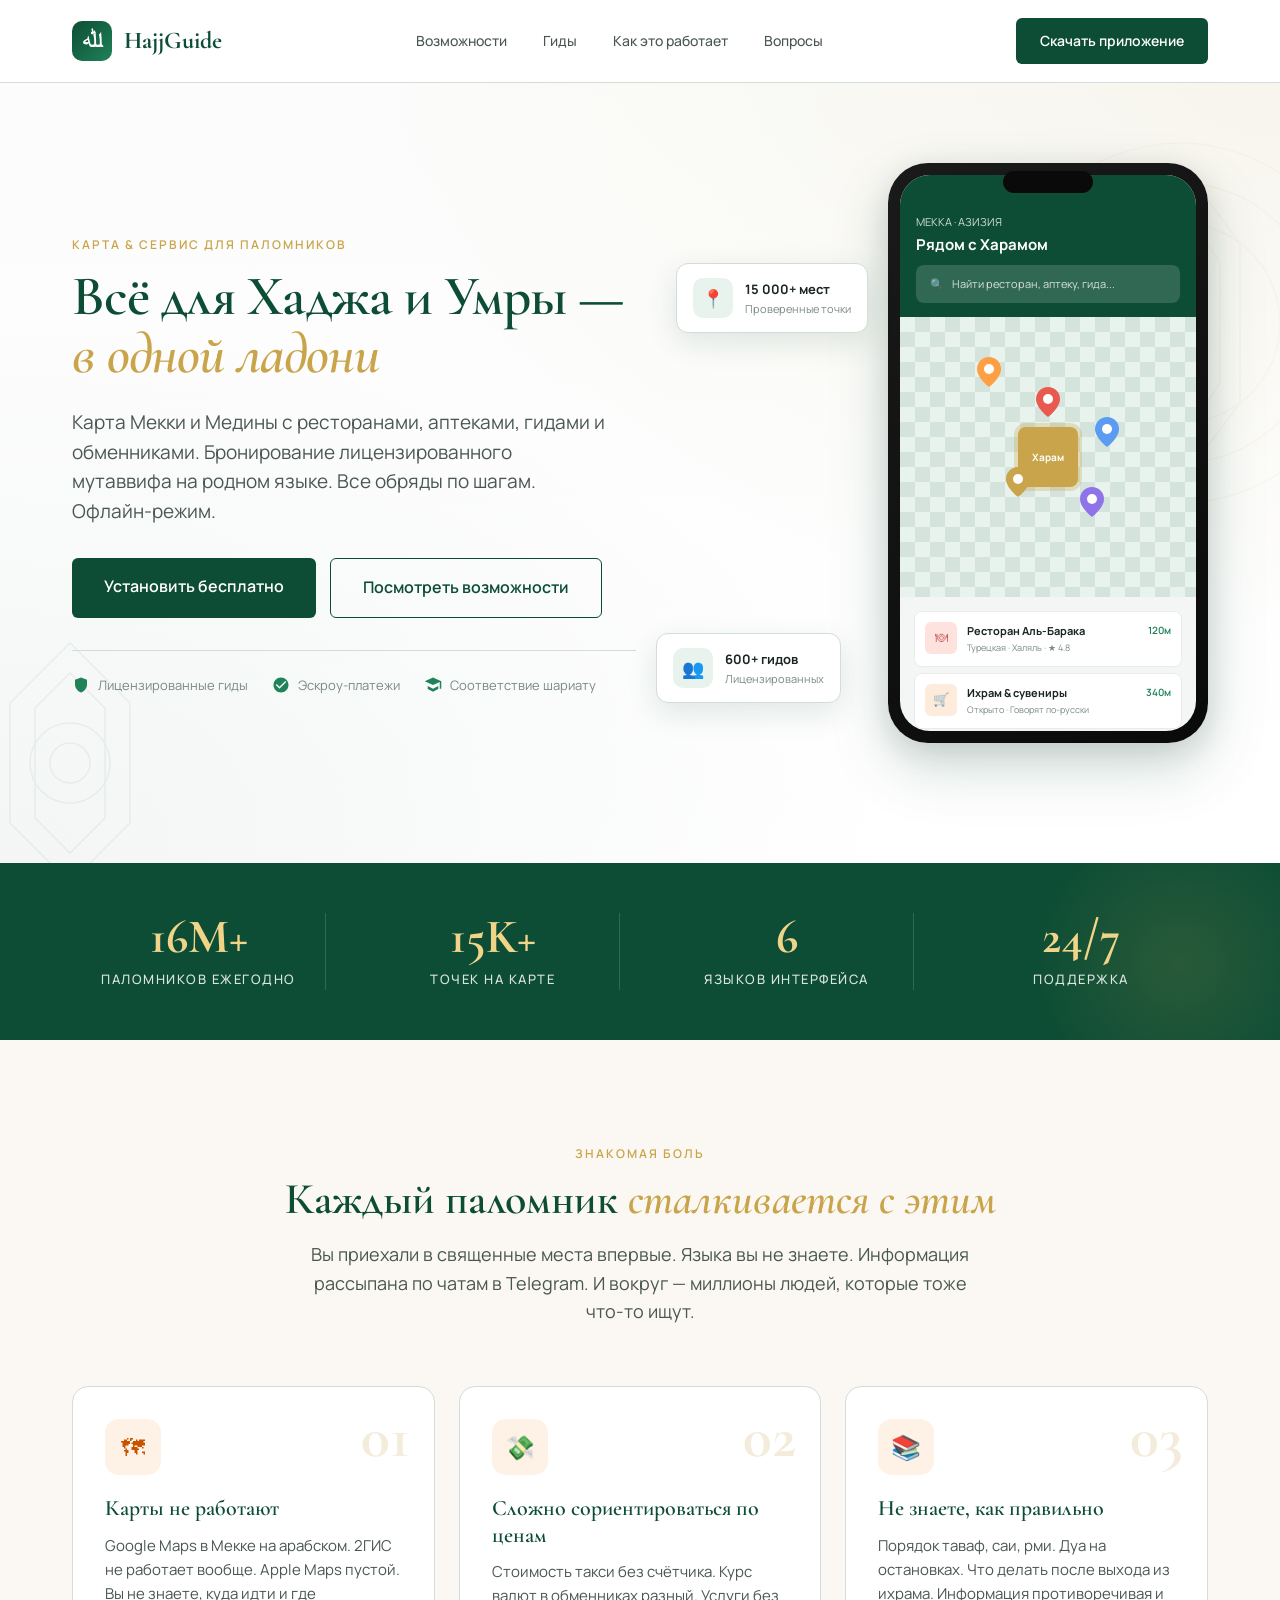
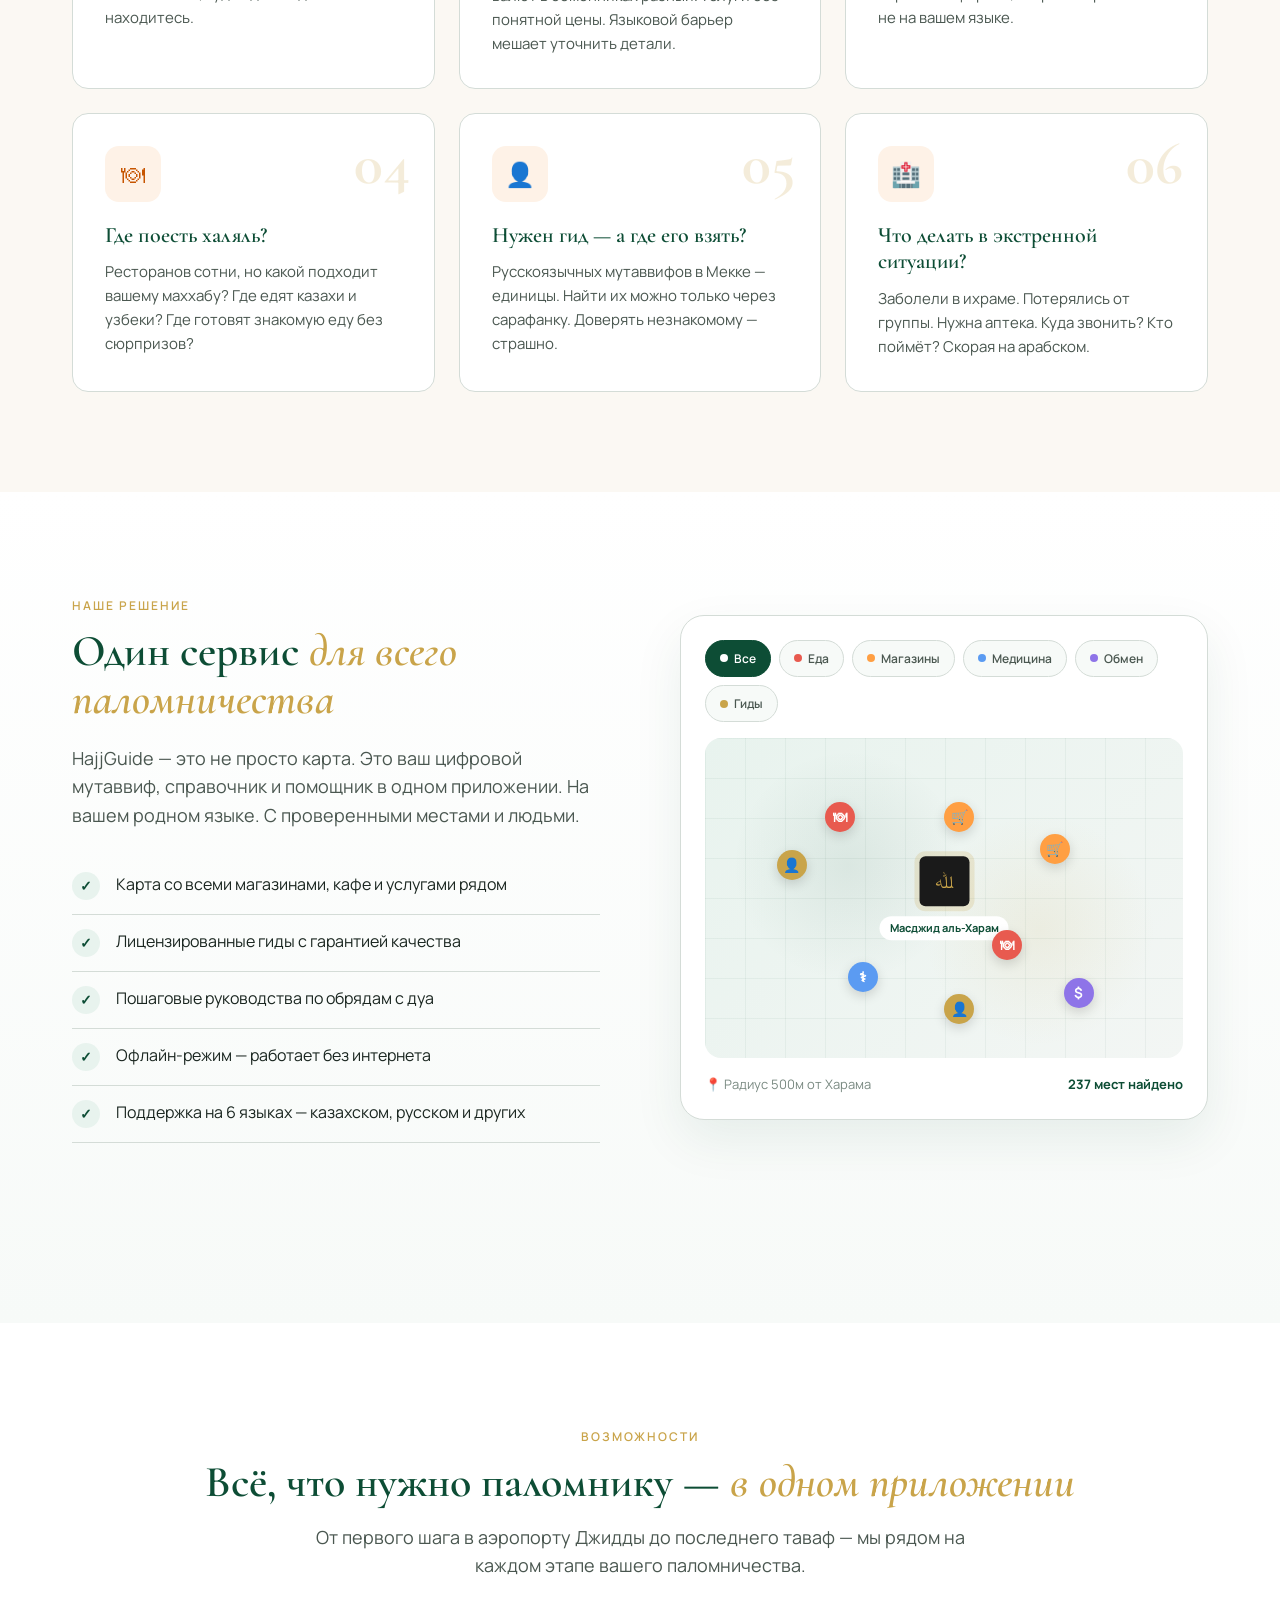
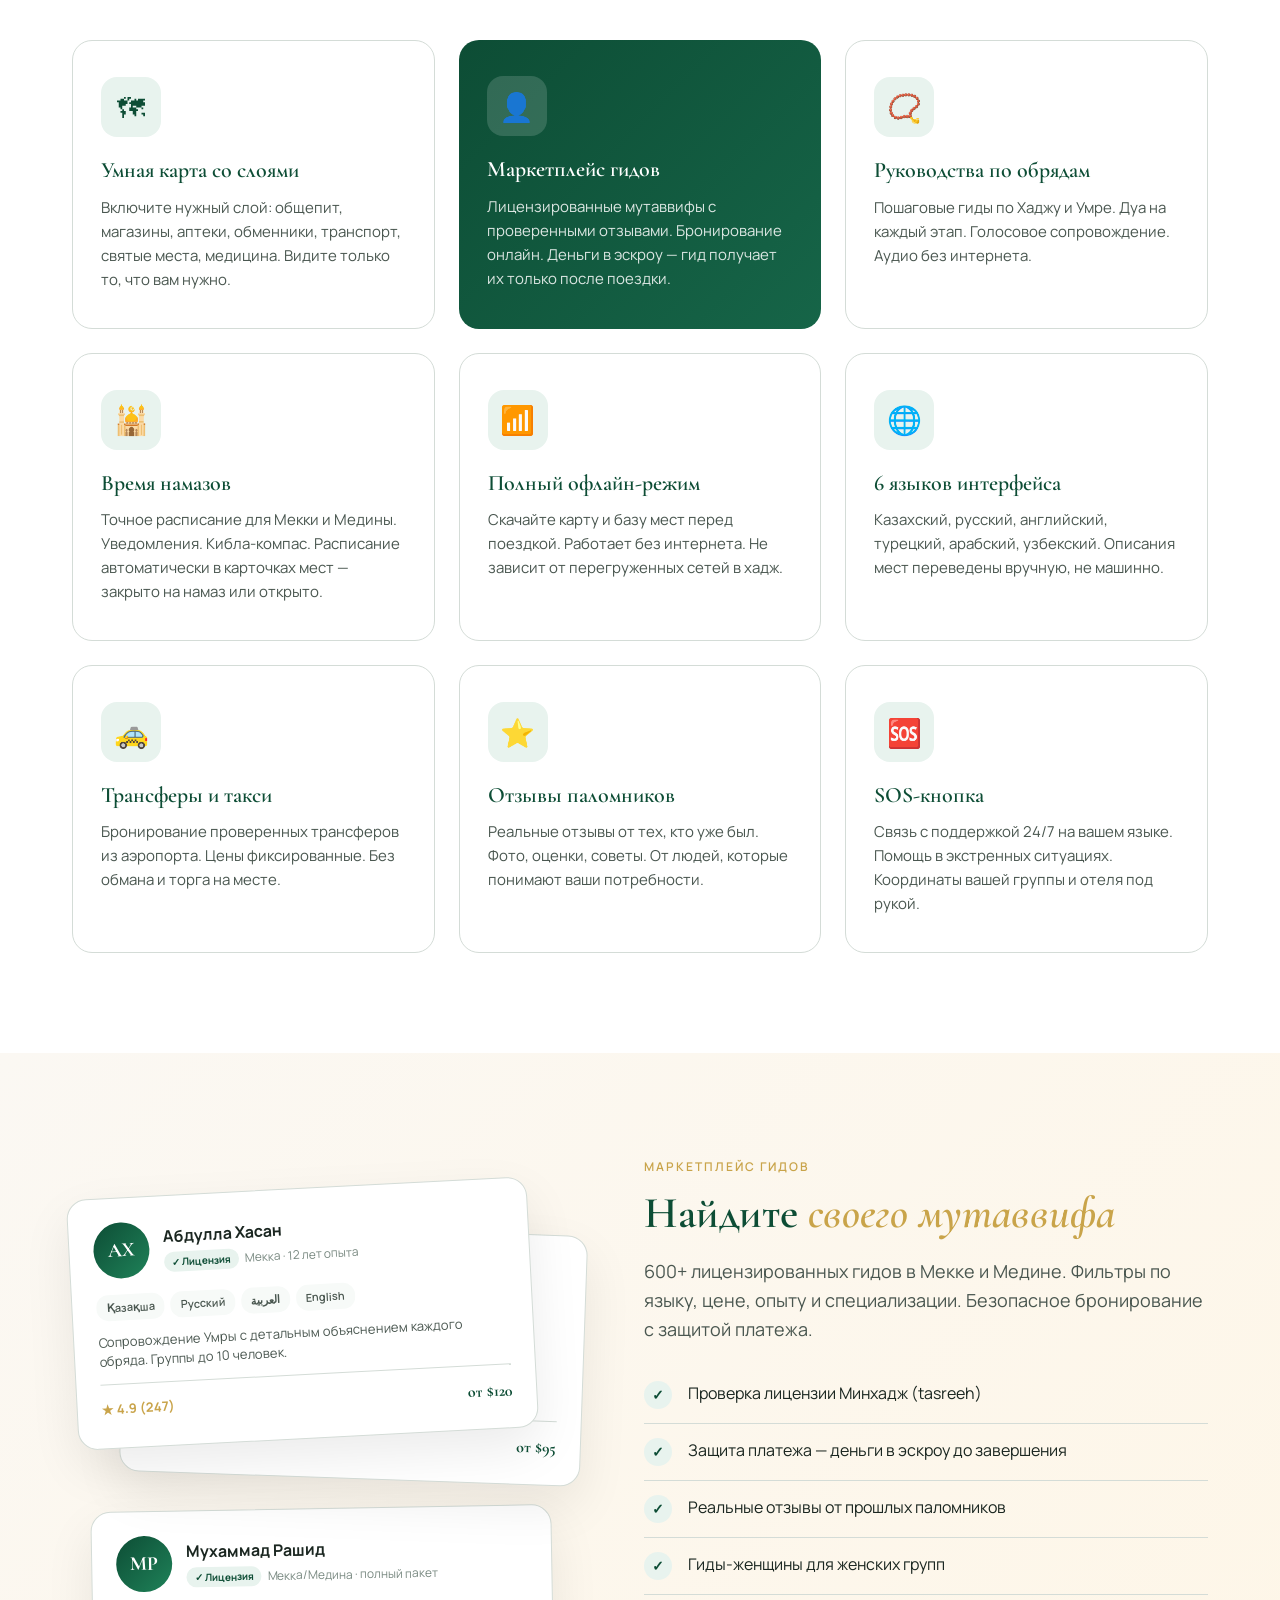
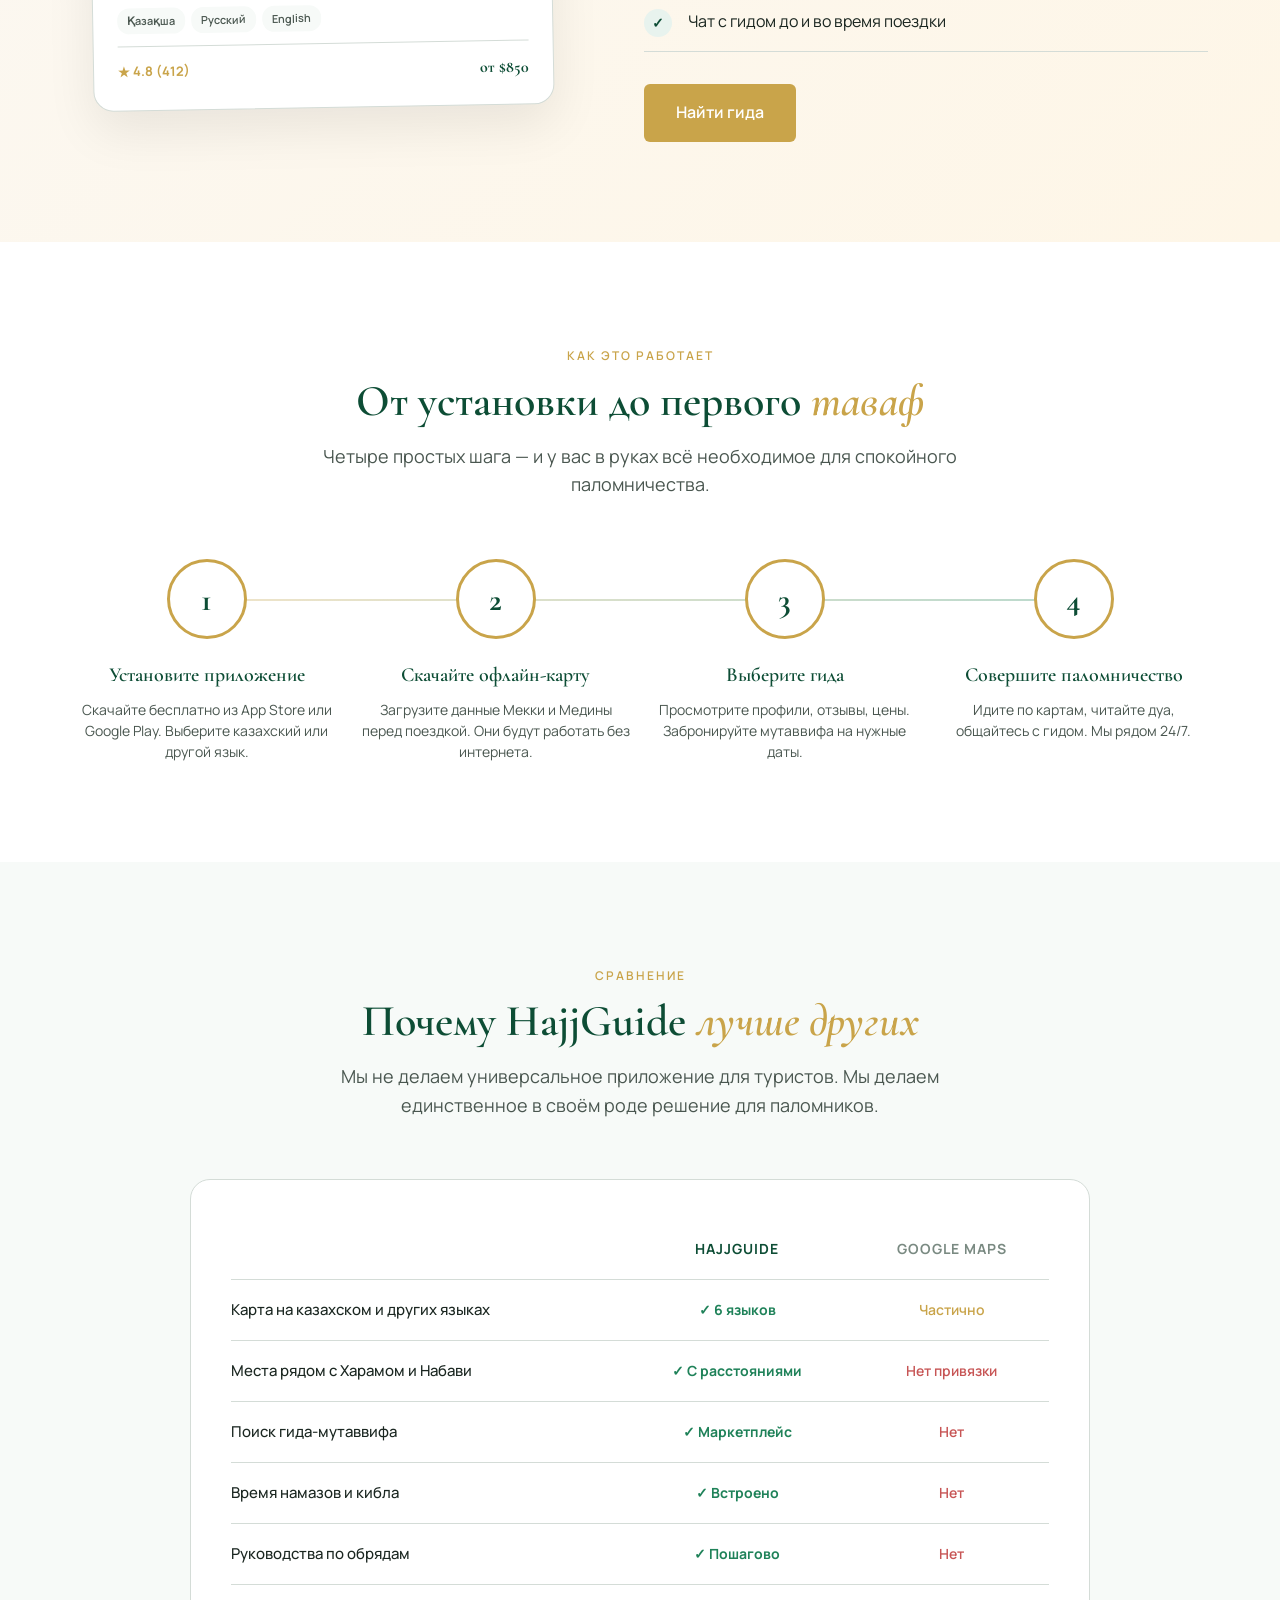
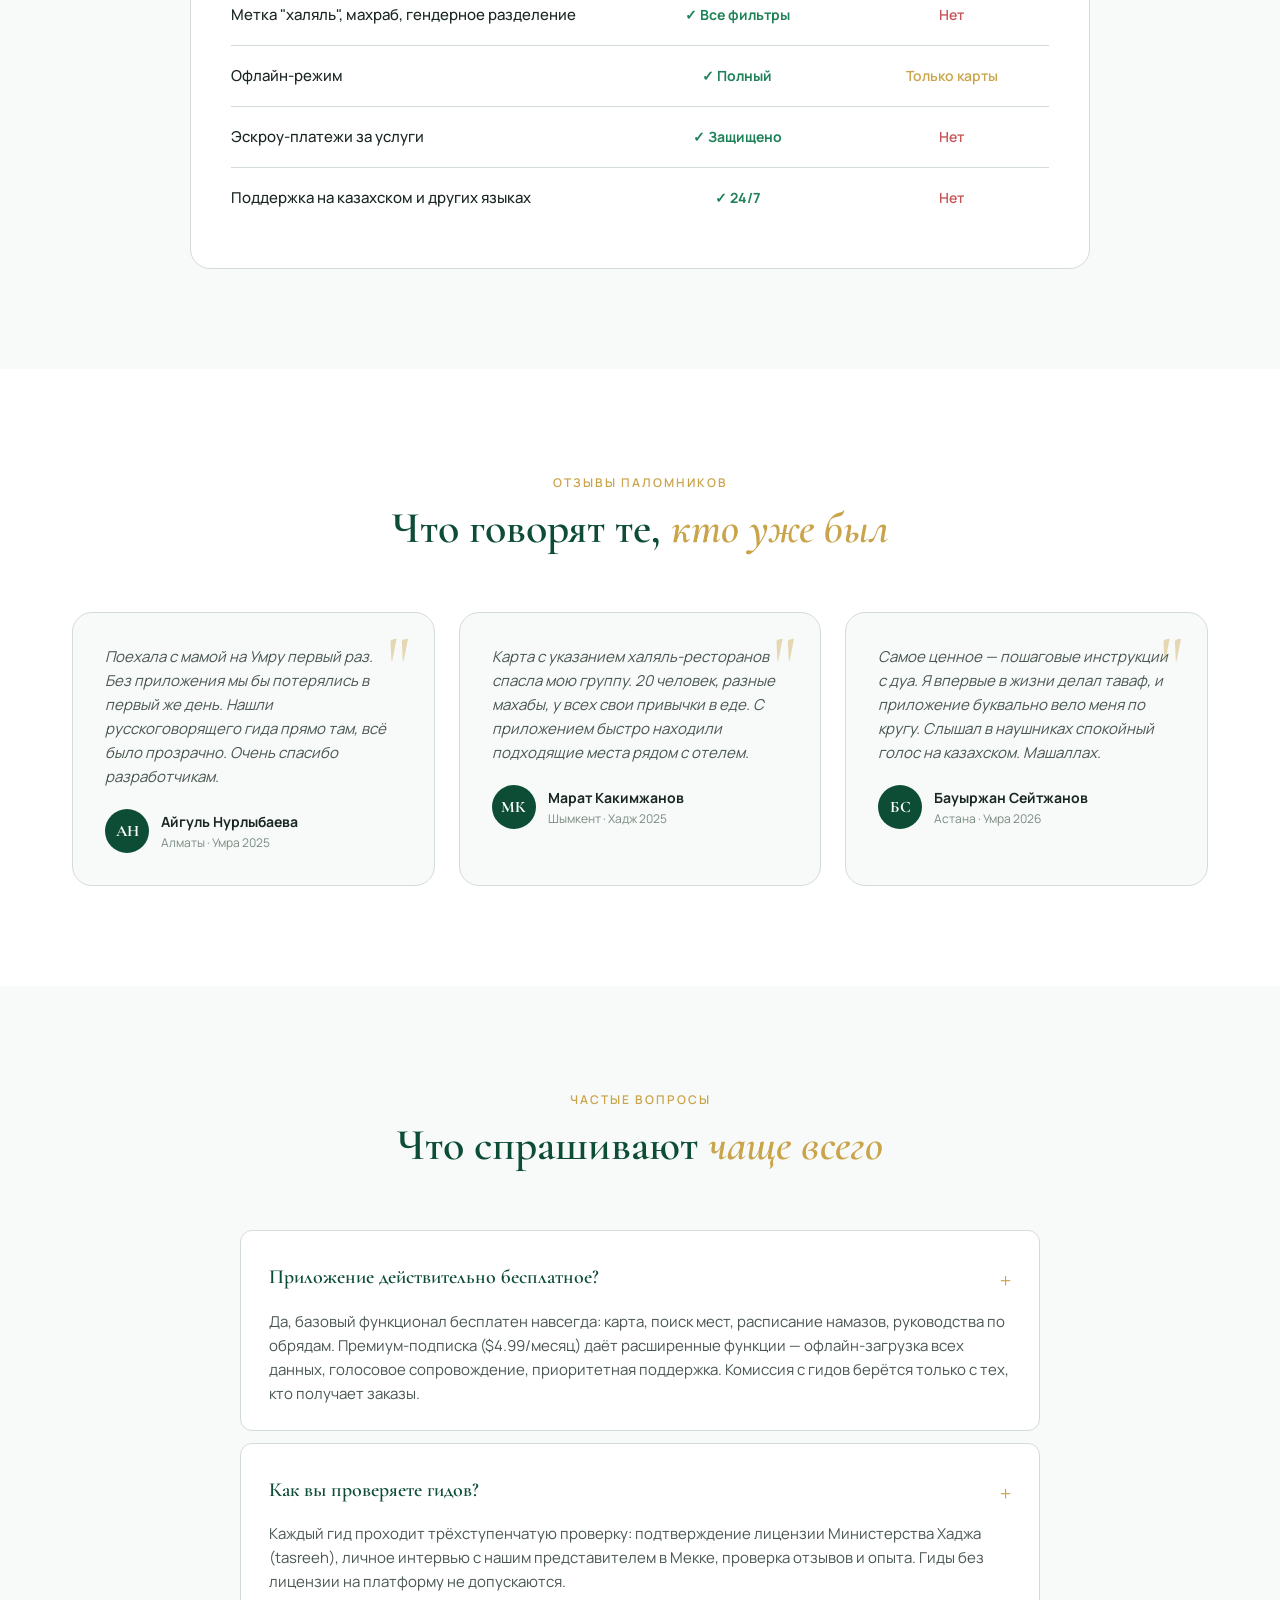
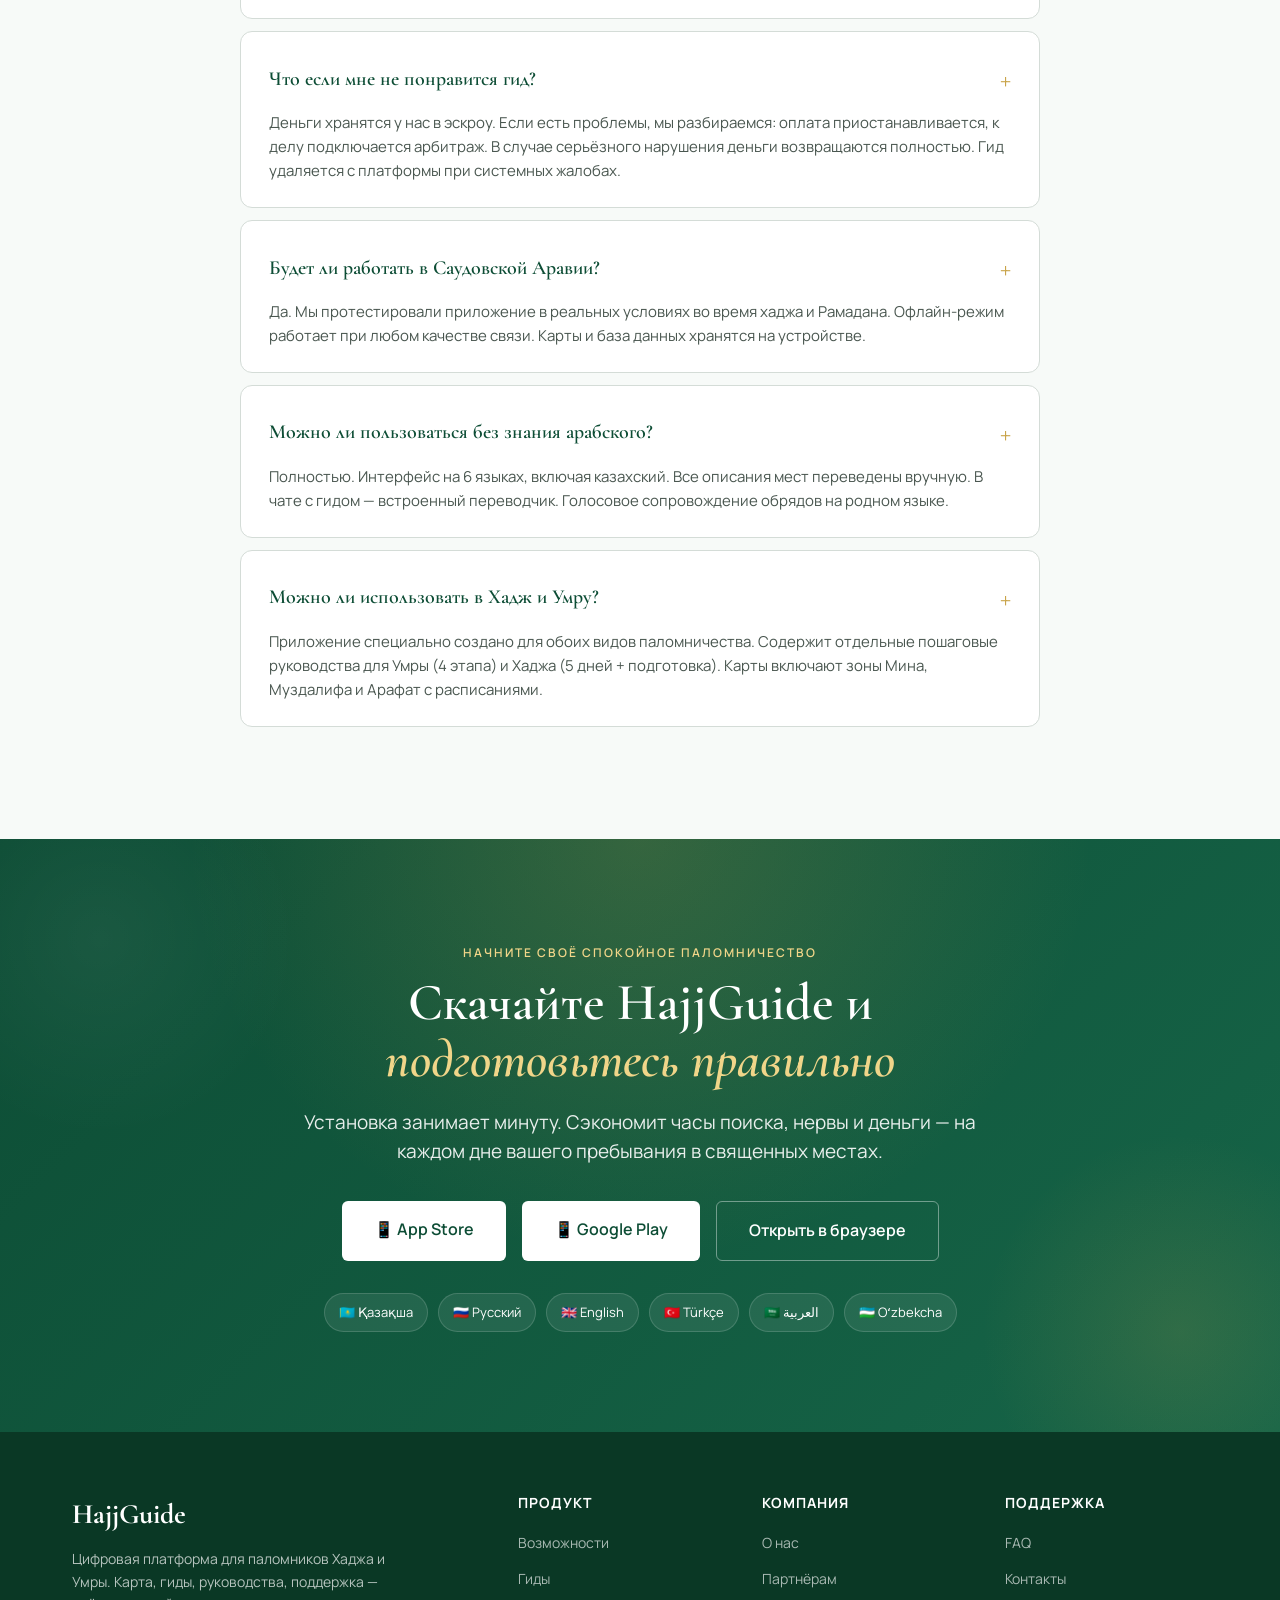
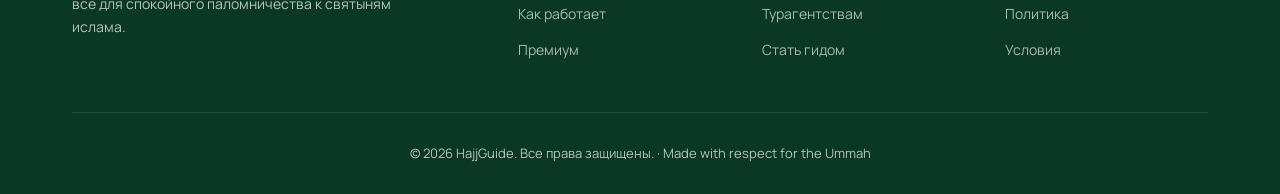
==== index.html @ 96785f35 "Add files via upload" ====
<!DOCTYPE html>
<html lang="ru">
<head>
<meta charset="UTF-8">
<meta name="viewport" content="width=device-width, initial-scale=1.0">
<title>HajjGuide — Карта и сервис для паломников Мекки и Медины</title>
<link href="https://fonts.googleapis.com/css2?family=Cormorant+Garamond:wght@500;600;700&family=Manrope:wght@300;400;500;600;700;800&display=swap" rel="stylesheet">
<style>
  * { box-sizing: border-box; margin: 0; padding: 0; }
  :root {
    --green-deep: #0d4d35;
    --green-mid: #166548;
    --green-light: #1f8259;
    --green-bg: #e8f3ee;
    --gold: #c9a44a;
    --gold-light: #f0d589;
    --gold-bg: #fef6e7;
    --ink: #1a2620;
    --ink-soft: #4a5750;
    --ink-mute: #7a8a82;
    --line: #d4dcd7;
    --bg-soft: #f7faf8;
    --white: #ffffff;
  }
  html { scroll-behavior: smooth; }
  body {
    font-family: 'Manrope', sans-serif;
    color: var(--ink);
    background: var(--white);
    line-height: 1.6;
    font-size: 16px;
  }
  .container { max-width: 1200px; margin: 0 auto; padding: 0 32px; }
  .display { font-family: 'Cormorant Garamond', serif; font-weight: 600; letter-spacing: -0.5px; }
  .label-tag {
    display: inline-block;
    font-size: 12px;
    text-transform: uppercase;
    letter-spacing: 2px;
    font-weight: 600;
    color: var(--gold);
    margin-bottom: 12px;
  }

  /* ============ NAV ============ */
  nav {
    position: sticky;
    top: 0;
    z-index: 100;
    background: rgba(255,255,255,0.95);
    backdrop-filter: blur(12px);
    border-bottom: 1px solid var(--line);
  }
  .nav-inner {
    max-width: 1200px;
    margin: 0 auto;
    padding: 18px 32px;
    display: flex;
    justify-content: space-between;
    align-items: center;
  }
  .logo {
    display: flex;
    align-items: center;
    gap: 12px;
    font-family: 'Cormorant Garamond', serif;
    font-size: 24px;
    font-weight: 700;
    color: var(--green-deep);
  }
  .logo-mark {
    width: 40px;
    height: 40px;
    background: linear-gradient(135deg, var(--green-deep), var(--green-light));
    border-radius: 10px;
    display: flex;
    align-items: center;
    justify-content: center;
    color: white;
    font-size: 20px;
    font-weight: 700;
  }
  .nav-links {
    display: flex;
    gap: 36px;
    list-style: none;
  }
  .nav-links a {
    color: var(--ink-soft);
    text-decoration: none;
    font-size: 14px;
    font-weight: 500;
    transition: color 0.2s;
  }
  .nav-links a:hover { color: var(--green-deep); }
  .btn {
    display: inline-block;
    padding: 12px 24px;
    border-radius: 6px;
    font-weight: 600;
    text-decoration: none;
    transition: all 0.2s;
    font-size: 14px;
    cursor: pointer;
    border: none;
  }
  .btn-primary {
    background: var(--green-deep);
    color: white;
  }
  .btn-primary:hover { background: var(--green-light); transform: translateY(-1px); }
  .btn-gold {
    background: var(--gold);
    color: white;
  }
  .btn-gold:hover { background: #b08f3a; }
  .btn-outline {
    background: transparent;
    color: var(--green-deep);
    border: 1.5px solid var(--green-deep);
  }
  .btn-outline:hover { background: var(--green-deep); color: white; }

  /* ============ HERO ============ */
  .hero {
    position: relative;
    padding: 80px 0 100px;
    background:
      radial-gradient(ellipse at top right, rgba(201,164,74,0.08) 0%, transparent 50%),
      radial-gradient(ellipse at bottom left, rgba(13,77,53,0.05) 0%, transparent 50%),
      linear-gradient(180deg, #fbfcfb 0%, #ffffff 100%);
    overflow: hidden;
  }
  .hero-ornament {
    position: absolute;
    opacity: 0.06;
    pointer-events: none;
  }
  .hero-ornament-1 {
    top: 40px;
    right: -100px;
    width: 400px;
    height: 400px;
  }
  .hero-ornament-2 {
    bottom: -50px;
    left: -80px;
    width: 300px;
    height: 300px;
  }
  .hero-inner {
    display: grid;
    grid-template-columns: 1.1fr 1fr;
    gap: 60px;
    align-items: center;
    position: relative;
    z-index: 2;
  }
  .hero h1 {
    font-family: 'Cormorant Garamond', serif;
    font-size: 56px;
    line-height: 1.05;
    font-weight: 600;
    color: var(--green-deep);
    margin-bottom: 24px;
    letter-spacing: -1px;
  }
  .hero h1 .accent {
    color: var(--gold);
    font-style: italic;
  }
  .hero .lead {
    font-size: 19px;
    color: var(--ink-soft);
    margin-bottom: 32px;
    line-height: 1.55;
    max-width: 540px;
  }
  .hero-cta {
    display: flex;
    gap: 14px;
    margin-bottom: 32px;
  }
  .hero-trust {
    display: flex;
    gap: 24px;
    align-items: center;
    padding-top: 24px;
    border-top: 1px solid var(--line);
  }
  .trust-item {
    display: flex;
    align-items: center;
    gap: 8px;
    font-size: 13px;
    color: var(--ink-mute);
  }
  .trust-icon {
    width: 18px;
    height: 18px;
    color: var(--green-light);
  }

  /* Hero phone mockup */
  .hero-visual {
    position: relative;
    height: 600px;
  }
  .phone {
    position: absolute;
    width: 320px;
    height: 580px;
    background: linear-gradient(145deg, #1a1a1a, #0a0a0a);
    border-radius: 40px;
    padding: 12px;
    box-shadow:
      0 25px 60px rgba(13,77,53,0.18),
      0 8px 30px rgba(0,0,0,0.12);
    top: 0;
    right: 0;
  }
  .phone-screen {
    width: 100%;
    height: 100%;
    background: #f3f6f4;
    border-radius: 30px;
    overflow: hidden;
    position: relative;
  }
  .notch {
    position: absolute;
    top: 8px;
    left: 50%;
    transform: translateX(-50%);
    width: 90px;
    height: 22px;
    background: #0a0a0a;
    border-radius: 12px;
    z-index: 5;
  }
  .phone-header {
    background: var(--green-deep);
    padding: 38px 16px 14px;
    color: white;
  }
  .phone-search {
    background: rgba(255,255,255,0.15);
    padding: 10px 14px;
    border-radius: 8px;
    font-size: 11px;
    display: flex;
    align-items: center;
    gap: 8px;
    margin-top: 8px;
  }
  .phone-map {
    height: 280px;
    background:
      linear-gradient(45deg, #d4e3dc 25%, transparent 25%),
      linear-gradient(-45deg, #d4e3dc 25%, transparent 25%),
      linear-gradient(45deg, transparent 75%, #d4e3dc 75%),
      linear-gradient(-45deg, transparent 75%, #d4e3dc 75%);
    background-size: 30px 30px;
    background-color: #e8f3ee;
    background-position: 0 0, 0 15px, 15px -15px, -15px 0;
    position: relative;
    overflow: hidden;
  }
  .map-pin {
    position: absolute;
    width: 24px;
    height: 30px;
    transform: translate(-50%, -100%);
  }
  .pin-1 { top: 100px; left: 50%; }
  .pin-2 { top: 70px; left: 30%; }
  .pin-3 { top: 130px; left: 70%; }
  .pin-4 { top: 180px; left: 40%; }
  .pin-5 { top: 200px; left: 65%; }
  .map-haram {
    position: absolute;
    top: 50%;
    left: 50%;
    transform: translate(-50%, -50%);
    width: 60px;
    height: 60px;
    background: var(--gold);
    border-radius: 8px;
    display: flex;
    align-items: center;
    justify-content: center;
    color: white;
    font-size: 10px;
    font-weight: 700;
    box-shadow: 0 0 0 4px rgba(201,164,74,0.3);
  }
  .phone-list {
    padding: 14px;
  }
  .list-item {
    display: flex;
    gap: 10px;
    padding: 10px;
    background: white;
    border-radius: 8px;
    margin-bottom: 6px;
    border: 1px solid #e8ede9;
  }
  .list-icon {
    width: 32px;
    height: 32px;
    background: var(--green-bg);
    border-radius: 6px;
    display: flex;
    align-items: center;
    justify-content: center;
    color: var(--green-deep);
    font-size: 13px;
    flex-shrink: 0;
  }
  .list-text { flex: 1; min-width: 0; }
  .list-title {
    font-size: 11px;
    font-weight: 700;
    color: var(--ink);
    margin-bottom: 2px;
  }
  .list-meta {
    font-size: 9px;
    color: var(--ink-mute);
  }
  .list-distance {
    font-size: 10px;
    color: var(--green-light);
    font-weight: 600;
  }

  /* Floating badge */
  .float-badge {
    position: absolute;
    background: white;
    border: 1px solid var(--line);
    border-radius: 12px;
    padding: 14px 16px;
    box-shadow: 0 10px 30px rgba(13,77,53,0.12);
    display: flex;
    align-items: center;
    gap: 12px;
  }
  .badge-1 {
    top: 100px;
    left: -20px;
  }
  .badge-2 {
    bottom: 60px;
    left: -40px;
  }
  .badge-icon {
    width: 40px;
    height: 40px;
    background: var(--green-bg);
    border-radius: 10px;
    display: flex;
    align-items: center;
    justify-content: center;
    color: var(--green-deep);
    font-size: 18px;
  }
  .badge-text-title {
    font-size: 13px;
    font-weight: 700;
    color: var(--ink);
  }
  .badge-text-sub {
    font-size: 11px;
    color: var(--ink-mute);
  }

  /* ============ STATS BAR ============ */
  .stats {
    background: var(--green-deep);
    color: white;
    padding: 40px 0;
    position: relative;
    overflow: hidden;
  }
  .stats::before {
    content: "";
    position: absolute;
    top: -50px;
    right: -50px;
    width: 300px;
    height: 300px;
    background: radial-gradient(circle, rgba(201,164,74,0.15) 0%, transparent 70%);
    border-radius: 50%;
  }
  .stats-grid {
    display: grid;
    grid-template-columns: repeat(4, 1fr);
    gap: 40px;
    position: relative;
    z-index: 2;
  }
  .stat-item {
    text-align: center;
    border-right: 1px solid rgba(255,255,255,0.15);
    padding: 0 20px;
  }
  .stat-item:last-child { border-right: none; }
  .stat-num {
    font-family: 'Cormorant Garamond', serif;
    font-size: 48px;
    font-weight: 700;
    color: var(--gold-light);
    line-height: 1;
    margin-bottom: 8px;
  }
  .stat-label {
    font-size: 13px;
    text-transform: uppercase;
    letter-spacing: 1.5px;
    opacity: 0.85;
    font-weight: 500;
  }

  /* ============ PAIN SECTION ============ */
  section { padding: 100px 0; }
  .section-header {
    text-align: center;
    margin-bottom: 60px;
  }
  .section-header h2 {
    font-family: 'Cormorant Garamond', serif;
    font-size: 44px;
    font-weight: 600;
    color: var(--green-deep);
    line-height: 1.1;
    margin-bottom: 16px;
  }
  .section-header h2 .accent {
    color: var(--gold);
    font-style: italic;
  }
  .section-header .lead {
    font-size: 18px;
    color: var(--ink-soft);
    max-width: 680px;
    margin: 0 auto;
  }

  .pain {
    background: #fbf8f3;
  }
  .pain-grid {
    display: grid;
    grid-template-columns: repeat(3, 1fr);
    gap: 24px;
  }
  .pain-card {
    background: white;
    border-radius: 16px;
    padding: 32px;
    border: 1px solid var(--line);
    position: relative;
    transition: transform 0.3s, box-shadow 0.3s;
  }
  .pain-card:hover {
    transform: translateY(-4px);
    box-shadow: 0 20px 40px rgba(0,0,0,0.06);
  }
  .pain-num {
    position: absolute;
    top: 20px;
    right: 24px;
    font-family: 'Cormorant Garamond', serif;
    font-size: 60px;
    font-weight: 700;
    color: var(--gold);
    opacity: 0.2;
    line-height: 1;
  }
  .pain-icon {
    width: 56px;
    height: 56px;
    background: #fef2e7;
    border-radius: 14px;
    display: flex;
    align-items: center;
    justify-content: center;
    color: #c75500;
    font-size: 24px;
    margin-bottom: 20px;
  }
  .pain-card h3 {
    font-family: 'Cormorant Garamond', serif;
    font-size: 22px;
    font-weight: 600;
    color: var(--green-deep);
    margin-bottom: 12px;
    line-height: 1.2;
  }
  .pain-card p {
    color: var(--ink-soft);
    font-size: 15px;
    line-height: 1.6;
  }

  /* ============ SOLUTION ============ */
  .solution {
    background: linear-gradient(180deg, white 0%, var(--bg-soft) 100%);
  }
  .solution-hero {
    display: grid;
    grid-template-columns: 1fr 1fr;
    gap: 80px;
    align-items: center;
    margin-bottom: 80px;
  }
  .solution-text h2 {
    font-family: 'Cormorant Garamond', serif;
    font-size: 44px;
    font-weight: 600;
    color: var(--green-deep);
    line-height: 1.1;
    margin-bottom: 20px;
  }
  .solution-text h2 .accent {
    color: var(--gold);
    font-style: italic;
  }
  .solution-text .lead {
    font-size: 18px;
    color: var(--ink-soft);
    margin-bottom: 28px;
    line-height: 1.6;
  }
  .solution-list {
    list-style: none;
  }
  .solution-list li {
    display: flex;
    gap: 16px;
    padding: 14px 0;
    border-bottom: 1px solid var(--line);
    font-size: 16px;
  }
  .check {
    width: 28px;
    height: 28px;
    background: var(--green-bg);
    border-radius: 50%;
    display: flex;
    align-items: center;
    justify-content: center;
    color: var(--green-deep);
    font-weight: 700;
    font-size: 14px;
    flex-shrink: 0;
  }

  /* Map visual */
  .map-visual {
    background: white;
    border-radius: 24px;
    padding: 24px;
    border: 1px solid var(--line);
    box-shadow: 0 20px 50px rgba(13,77,53,0.08);
  }
  .map-tabs {
    display: flex;
    gap: 8px;
    margin-bottom: 16px;
    flex-wrap: wrap;
  }
  .map-tab {
    padding: 8px 14px;
    border-radius: 20px;
    font-size: 12px;
    font-weight: 600;
    background: var(--bg-soft);
    color: var(--ink-soft);
    border: 1px solid var(--line);
    display: flex;
    align-items: center;
    gap: 6px;
  }
  .map-tab.active {
    background: var(--green-deep);
    color: white;
    border-color: var(--green-deep);
  }
  .map-tab .dot {
    width: 8px;
    height: 8px;
    border-radius: 50%;
  }
  .dot-food { background: #e85a4f; }
  .dot-shop { background: #ff9f43; }
  .dot-medical { background: #5b9bf2; }
  .dot-money { background: #8e74e8; }
  .dot-guide { background: var(--gold); }
  .map-canvas {
    height: 320px;
    background:
      radial-gradient(circle at 30% 40%, rgba(13,77,53,0.08) 0%, transparent 30%),
      radial-gradient(circle at 70% 60%, rgba(201,164,74,0.1) 0%, transparent 30%),
      linear-gradient(135deg, #e8f3ee 0%, #f3f6f4 100%);
    border-radius: 16px;
    position: relative;
    overflow: hidden;
  }
  .map-canvas::before {
    content: "";
    position: absolute;
    inset: 0;
    background-image:
      linear-gradient(rgba(13,77,53,0.05) 1px, transparent 1px),
      linear-gradient(90deg, rgba(13,77,53,0.05) 1px, transparent 1px);
    background-size: 40px 40px;
  }
  .map-kaaba {
    position: absolute;
    top: 50%;
    left: 50%;
    transform: translate(-50%, -50%);
    text-align: center;
  }
  .kaaba-block {
    width: 50px;
    height: 50px;
    background: #1a1a1a;
    border-radius: 6px;
    margin: 0 auto 8px;
    position: relative;
    box-shadow: 0 0 0 5px rgba(201,164,74,0.2);
  }
  .kaaba-block::after {
    content: "ﷲ";
    position: absolute;
    top: 50%;
    left: 50%;
    transform: translate(-50%, -50%);
    color: var(--gold);
    font-size: 18px;
  }
  .kaaba-label {
    background: white;
    padding: 3px 10px;
    border-radius: 20px;
    font-size: 11px;
    font-weight: 700;
    color: var(--green-deep);
    display: inline-block;
  }
  .map-marker {
    position: absolute;
    width: 30px;
    height: 30px;
    border-radius: 50%;
    display: flex;
    align-items: center;
    justify-content: center;
    color: white;
    font-size: 14px;
    font-weight: 700;
    box-shadow: 0 4px 12px rgba(0,0,0,0.15);
    cursor: pointer;
    transition: transform 0.2s;
  }
  .map-marker:hover { transform: scale(1.15); }
  .m-food { background: #e85a4f; }
  .m-shop { background: #ff9f43; }
  .m-medical { background: #5b9bf2; }
  .m-money { background: #8e74e8; }
  .m-guide { background: var(--gold); }
  .mk-1 { top: 20%; left: 25%; }
  .mk-2 { top: 30%; left: 70%; }
  .mk-3 { top: 70%; left: 30%; }
  .mk-4 { top: 75%; left: 75%; }
  .mk-5 { top: 35%; left: 15%; }
  .mk-6 { top: 60%; left: 60%; }
  .mk-7 { top: 20%; left: 50%; }
  .mk-8 { top: 80%; left: 50%; }

  /* ============ FEATURES GRID ============ */
  .features {
    background: white;
  }
  .features-grid {
    display: grid;
    grid-template-columns: repeat(3, 1fr);
    gap: 24px;
  }
  .feature-card {
    background: white;
    padding: 36px 28px;
    border-radius: 20px;
    border: 1px solid var(--line);
    transition: all 0.3s;
    position: relative;
    overflow: hidden;
  }
  .feature-card::before {
    content: "";
    position: absolute;
    top: 0;
    left: 0;
    right: 0;
    height: 3px;
    background: var(--gold);
    transform: scaleX(0);
    transition: transform 0.3s;
    transform-origin: left;
  }
  .feature-card:hover {
    border-color: var(--green-light);
    transform: translateY(-4px);
    box-shadow: 0 20px 40px rgba(13,77,53,0.08);
  }
  .feature-card:hover::before { transform: scaleX(1); }
  .feature-card.highlight {
    background: linear-gradient(135deg, var(--green-deep), var(--green-mid));
    color: white;
    border: none;
  }
  .feature-card.highlight::before { background: var(--gold-light); }
  .feature-card.highlight h3 { color: white; }
  .feature-card.highlight p { color: rgba(255,255,255,0.85); }
  .feature-card.highlight .feat-icon {
    background: rgba(255,255,255,0.15);
    color: var(--gold-light);
  }
  .feat-icon {
    width: 60px;
    height: 60px;
    background: var(--green-bg);
    border-radius: 16px;
    display: flex;
    align-items: center;
    justify-content: center;
    color: var(--green-deep);
    font-size: 28px;
    margin-bottom: 20px;
  }
  .feature-card h3 {
    font-family: 'Cormorant Garamond', serif;
    font-size: 22px;
    font-weight: 600;
    color: var(--green-deep);
    margin-bottom: 12px;
    line-height: 1.2;
  }
  .feature-card p {
    font-size: 15px;
    color: var(--ink-soft);
    line-height: 1.6;
  }

  /* ============ GUIDE MARKETPLACE ============ */
  .guides {
    background: linear-gradient(135deg, #fbf8f3 0%, #fef6e7 100%);
  }
  .guides-inner {
    display: grid;
    grid-template-columns: 1fr 1.1fr;
    gap: 60px;
    align-items: center;
  }
  .guide-card-stack {
    position: relative;
    height: 520px;
  }
  .guide-card {
    background: white;
    border-radius: 20px;
    padding: 24px;
    box-shadow: 0 20px 50px rgba(0,0,0,0.08);
    position: absolute;
    width: 90%;
    border: 1px solid var(--line);
  }
  .gc-1 {
    top: 0;
    left: 0;
    z-index: 3;
    transform: rotate(-3deg);
  }
  .gc-2 {
    top: 40px;
    right: 0;
    z-index: 2;
    transform: rotate(2deg);
  }
  .gc-3 {
    bottom: 0;
    left: 20px;
    z-index: 1;
    transform: rotate(-1deg);
  }
  .guide-header {
    display: flex;
    align-items: center;
    gap: 14px;
    margin-bottom: 16px;
  }
  .guide-avatar {
    width: 56px;
    height: 56px;
    border-radius: 50%;
    background: linear-gradient(135deg, var(--green-deep), var(--green-light));
    color: white;
    display: flex;
    align-items: center;
    justify-content: center;
    font-weight: 700;
    font-size: 20px;
    font-family: 'Cormorant Garamond', serif;
  }
  .guide-name {
    font-weight: 700;
    font-size: 16px;
    color: var(--ink);
  }
  .guide-cred {
    font-size: 12px;
    color: var(--ink-mute);
    display: flex;
    align-items: center;
    gap: 6px;
    margin-top: 2px;
  }
  .verified {
    background: var(--green-bg);
    color: var(--green-deep);
    padding: 2px 8px;
    border-radius: 10px;
    font-size: 10px;
    font-weight: 700;
  }
  .guide-langs {
    display: flex;
    gap: 6px;
    flex-wrap: wrap;
    margin-bottom: 12px;
  }
  .lang-tag {
    background: var(--bg-soft);
    color: var(--ink-soft);
    padding: 4px 10px;
    border-radius: 12px;
    font-size: 11px;
    font-weight: 600;
  }
  .guide-meta {
    display: flex;
    justify-content: space-between;
    padding-top: 14px;
    border-top: 1px solid var(--line);
    font-size: 13px;
  }
  .guide-rating { color: var(--gold); font-weight: 700; }
  .guide-price {
    color: var(--green-deep);
    font-weight: 700;
    font-size: 16px;
    font-family: 'Cormorant Garamond', serif;
  }

  /* ============ HOW IT WORKS ============ */
  .how {
    background: white;
  }
  .how-steps {
    display: grid;
    grid-template-columns: repeat(4, 1fr);
    gap: 20px;
    position: relative;
  }
  .how-steps::before {
    content: "";
    position: absolute;
    top: 40px;
    left: 12.5%;
    right: 12.5%;
    height: 2px;
    background: linear-gradient(90deg, var(--gold) 0%, var(--green-light) 100%);
    opacity: 0.3;
    z-index: 0;
  }
  .how-step {
    text-align: center;
    position: relative;
    z-index: 2;
  }
  .step-num {
    width: 80px;
    height: 80px;
    background: white;
    border: 3px solid var(--gold);
    border-radius: 50%;
    margin: 0 auto 20px;
    display: flex;
    align-items: center;
    justify-content: center;
    font-family: 'Cormorant Garamond', serif;
    font-size: 32px;
    font-weight: 700;
    color: var(--green-deep);
  }
  .how-step h4 {
    font-family: 'Cormorant Garamond', serif;
    font-size: 20px;
    font-weight: 600;
    color: var(--green-deep);
    margin-bottom: 8px;
  }
  .how-step p {
    font-size: 14px;
    color: var(--ink-soft);
    line-height: 1.5;
  }

  /* ============ BENEFITS COMPARISON ============ */
  .benefits {
    background: var(--bg-soft);
  }
  .compare {
    background: white;
    border-radius: 20px;
    padding: 40px;
    border: 1px solid var(--line);
    max-width: 900px;
    margin: 0 auto;
  }
  .compare-row {
    display: grid;
    grid-template-columns: 2fr 1fr 1fr;
    gap: 20px;
    padding: 18px 0;
    border-bottom: 1px solid var(--line);
    align-items: center;
  }
  .compare-row:last-child { border-bottom: none; }
  .compare-header {
    font-weight: 700;
    color: var(--ink-mute);
    font-size: 13px;
    text-transform: uppercase;
    letter-spacing: 1px;
  }
  .compare-feature {
    font-size: 15px;
    color: var(--ink);
    font-weight: 500;
  }
  .compare-cell {
    text-align: center;
    font-size: 14px;
  }
  .yes { color: var(--green-light); font-weight: 700; }
  .no { color: #c75555; font-weight: 600; }
  .partial { color: #c9a44a; font-weight: 600; }

  /* ============ TESTIMONIALS ============ */
  .testimonials {
    background: white;
  }
  .test-grid {
    display: grid;
    grid-template-columns: repeat(3, 1fr);
    gap: 24px;
  }
  .test-card {
    background: var(--bg-soft);
    border-radius: 20px;
    padding: 32px;
    position: relative;
    border: 1px solid var(--line);
  }
  .test-quote {
    font-family: 'Cormorant Garamond', serif;
    font-size: 80px;
    color: var(--gold);
    line-height: 0.8;
    opacity: 0.4;
    position: absolute;
    top: 20px;
    right: 24px;
  }
  .test-text {
    font-size: 15px;
    color: var(--ink-soft);
    line-height: 1.6;
    margin-bottom: 20px;
    font-style: italic;
    position: relative;
    z-index: 2;
  }
  .test-author {
    display: flex;
    align-items: center;
    gap: 12px;
  }
  .test-avatar {
    width: 44px;
    height: 44px;
    border-radius: 50%;
    background: var(--green-deep);
    color: white;
    display: flex;
    align-items: center;
    justify-content: center;
    font-weight: 700;
    font-family: 'Cormorant Garamond', serif;
  }
  .test-name {
    font-weight: 700;
    color: var(--ink);
    font-size: 14px;
  }
  .test-role {
    font-size: 12px;
    color: var(--ink-mute);
  }

  /* ============ FAQ ============ */
  .faq {
    background: var(--bg-soft);
  }
  .faq-list {
    max-width: 800px;
    margin: 0 auto;
  }
  .faq-item {
    background: white;
    border: 1px solid var(--line);
    border-radius: 12px;
    padding: 24px 28px;
    margin-bottom: 12px;
  }
  .faq-q {
    font-family: 'Cormorant Garamond', serif;
    font-size: 20px;
    font-weight: 600;
    color: var(--green-deep);
    margin-bottom: 10px;
    display: flex;
    justify-content: space-between;
    align-items: center;
  }
  .faq-q::after {
    content: "+";
    color: var(--gold);
    font-size: 28px;
    font-weight: 400;
  }
  .faq-a {
    font-size: 15px;
    color: var(--ink-soft);
    line-height: 1.6;
  }

  /* ============ CTA FINAL ============ */
  .cta-final {
    background:
      radial-gradient(ellipse at top, rgba(201,164,74,0.2) 0%, transparent 50%),
      linear-gradient(135deg, var(--green-deep) 0%, var(--green-mid) 100%);
    color: white;
    text-align: center;
    padding: 100px 0;
    position: relative;
    overflow: hidden;
  }
  .cta-final::before {
    content: "";
    position: absolute;
    bottom: -100px;
    right: -100px;
    width: 400px;
    height: 400px;
    background: radial-gradient(circle, rgba(201,164,74,0.15) 0%, transparent 70%);
    border-radius: 50%;
  }
  .cta-final::after {
    content: "";
    position: absolute;
    top: -100px;
    left: -100px;
    width: 400px;
    height: 400px;
    background: radial-gradient(circle, rgba(255,255,255,0.05) 0%, transparent 70%);
    border-radius: 50%;
  }
  .cta-final-inner {
    position: relative;
    z-index: 2;
    max-width: 700px;
    margin: 0 auto;
  }
  .cta-final h2 {
    font-family: 'Cormorant Garamond', serif;
    font-size: 52px;
    font-weight: 600;
    line-height: 1.1;
    margin-bottom: 20px;
  }
  .cta-final h2 .accent {
    color: var(--gold-light);
    font-style: italic;
  }
  .cta-final p {
    font-size: 19px;
    opacity: 0.9;
    margin-bottom: 36px;
    line-height: 1.5;
  }
  .cta-buttons {
    display: flex;
    gap: 16px;
    justify-content: center;
    flex-wrap: wrap;
    margin-bottom: 32px;
  }
  .btn-large {
    padding: 16px 32px;
    font-size: 16px;
  }
  .btn-white {
    background: white;
    color: var(--green-deep);
  }
  .btn-white:hover { background: var(--gold-light); }
  .btn-ghost {
    background: transparent;
    color: white;
    border: 1.5px solid rgba(255,255,255,0.4);
  }
  .btn-ghost:hover { background: rgba(255,255,255,0.1); }
  .app-badges {
    display: flex;
    gap: 12px;
    justify-content: center;
    flex-wrap: wrap;
  }
  .app-badge {
    background: rgba(255,255,255,0.1);
    border: 1px solid rgba(255,255,255,0.2);
    padding: 12px 20px;
    border-radius: 10px;
    color: white;
    font-size: 13px;
    display: flex;
    align-items: center;
    gap: 10px;
    text-decoration: none;
  }
  .app-badge:hover { background: rgba(255,255,255,0.18); }

  /* ============ FOOTER ============ */
  footer {
    background: #0a3825;
    color: rgba(255,255,255,0.7);
    padding: 60px 0 30px;
  }
  .footer-grid {
    display: grid;
    grid-template-columns: 2fr 1fr 1fr 1fr;
    gap: 40px;
    margin-bottom: 40px;
  }
  .footer-brand h4 {
    font-family: 'Cormorant Garamond', serif;
    font-size: 28px;
    color: white;
    margin-bottom: 12px;
  }
  .footer-brand p {
    font-size: 14px;
    line-height: 1.6;
    max-width: 320px;
  }
  .footer-col h5 {
    color: white;
    font-size: 14px;
    margin-bottom: 16px;
    text-transform: uppercase;
    letter-spacing: 1px;
  }
  .footer-col ul {
    list-style: none;
  }
  .footer-col ul li {
    margin-bottom: 10px;
  }
  .footer-col ul a {
    color: rgba(255,255,255,0.65);
    text-decoration: none;
    font-size: 14px;
    transition: color 0.2s;
  }
  .footer-col ul a:hover { color: var(--gold-light); }
  .footer-bottom {
    padding-top: 30px;
    border-top: 1px solid rgba(255,255,255,0.1);
    text-align: center;
    font-size: 13px;
  }

  /* Languages tags row */
  .languages-row {
    display: flex;
    gap: 10px;
    justify-content: center;
    flex-wrap: wrap;
    margin-top: 24px;
  }
  .lang-pill {
    background: rgba(255,255,255,0.08);
    border: 1px solid rgba(255,255,255,0.15);
    padding: 8px 14px;
    border-radius: 30px;
    font-size: 13px;
    color: white;
    display: flex;
    align-items: center;
    gap: 8px;
  }

  /* Responsive */
  @media (max-width: 768px) {
    .hero-inner, .solution-hero, .guides-inner, .footer-grid {
      grid-template-columns: 1fr;
      gap: 40px;
    }
    .hero h1, .section-header h2, .solution-text h2, .cta-final h2 { font-size: 36px; }
    .stats-grid, .pain-grid, .features-grid, .test-grid, .how-steps {
      grid-template-columns: 1fr 1fr;
    }
    .how-steps::before { display: none; }
    .nav-links { display: none; }
    .container { padding: 0 20px; }
    section { padding: 60px 0; }
    .stat-num { font-size: 36px; }
  }
</style>
</head>
<body>

<!-- NAV -->
<nav>
  <div class="nav-inner">
    <div class="logo">
      <div class="logo-mark">ﷲ</div>
      HajjGuide
    </div>
    <ul class="nav-links">
      <li><a href="#features">Возможности</a></li>
      <li><a href="#guides">Гиды</a></li>
      <li><a href="#how">Как это работает</a></li>
      <li><a href="#faq">Вопросы</a></li>
    </ul>
    <a href="#cta" class="btn btn-primary">Скачать приложение</a>
  </div>
</nav>

<!-- HERO -->
<section class="hero">
  <svg class="hero-ornament hero-ornament-1" viewBox="0 0 400 400" xmlns="http://www.w3.org/2000/svg">
    <g fill="none" stroke="#c9a44a" stroke-width="1.5">
      <circle cx="200" cy="200" r="180"/>
      <circle cx="200" cy="200" r="140"/>
      <circle cx="200" cy="200" r="100"/>
      <polygon points="200,40 260,120 260,280 200,360 140,280 140,120"/>
      <polygon points="200,80 240,140 240,260 200,320 160,260 160,140"/>
    </g>
  </svg>
  <svg class="hero-ornament hero-ornament-2" viewBox="0 0 300 300" xmlns="http://www.w3.org/2000/svg">
    <g fill="none" stroke="#0d4d35" stroke-width="1.5">
      <path d="M150,30 L210,90 L210,210 L150,270 L90,210 L90,90 Z"/>
      <path d="M150,60 L185,95 L185,205 L150,240 L115,205 L115,95 Z"/>
      <circle cx="150" cy="150" r="40"/>
      <circle cx="150" cy="150" r="20"/>
    </g>
  </svg>
  <div class="container">
    <div class="hero-inner">
      <div>
        <span class="label-tag">Карта & сервис для паломников</span>
        <h1>Всё для Хаджа и Умры — <span class="accent">в одной ладони</span></h1>
        <p class="lead">Карта Мекки и Медины с ресторанами, аптеками, гидами и обменниками. Бронирование лицензированного мутаввифа на родном языке. Все обряды по шагам. Офлайн-режим.</p>
        <div class="hero-cta">
          <a href="#cta" class="btn btn-primary btn-large">Установить бесплатно</a>
          <a href="#features" class="btn btn-outline btn-large">Посмотреть возможности</a>
        </div>
        <div class="hero-trust">
          <div class="trust-item">
            <svg class="trust-icon" viewBox="0 0 24 24" fill="currentColor"><path d="M12 2L4 5v6c0 5 3.5 9.5 8 11 4.5-1.5 8-6 8-11V5l-8-3z"/></svg>
            Лицензированные гиды
          </div>
          <div class="trust-item">
            <svg class="trust-icon" viewBox="0 0 24 24" fill="currentColor"><path d="M12 2C6.5 2 2 6.5 2 12s4.5 10 10 10 10-4.5 10-10S17.5 2 12 2zm-2 15l-5-5 1.4-1.4L10 14.2l7.6-7.6L19 8l-9 9z"/></svg>
            Эскроу-платежи
          </div>
          <div class="trust-item">
            <svg class="trust-icon" viewBox="0 0 24 24" fill="currentColor"><path d="M12 2L1 7l11 5 9-4.1V17h2V7M5 13.2v4L12 21l7-3.8v-4L12 17l-7-3.8z"/></svg>
            Соответствие шариату
          </div>
        </div>
      </div>
      <div class="hero-visual">
        <div class="phone">
          <div class="notch"></div>
          <div class="phone-screen">
            <div class="phone-header">
              <div style="font-size: 11px; opacity: 0.8;">МЕККА · АЗИЗИЯ</div>
              <div style="font-size: 15px; font-weight: 700; margin-top: 2px;">Рядом с Харамом</div>
              <div class="phone-search">
                <span style="opacity: 0.7;">🔍</span>
                <span style="opacity: 0.8;">Найти ресторан, аптеку, гида...</span>
              </div>
            </div>
            <div class="phone-map">
              <div class="map-haram">Харам</div>
              <svg class="map-pin pin-1" viewBox="0 0 24 30"><path d="M12 0C5.4 0 0 5.4 0 12c0 9 12 18 12 18s12-9 12-18c0-6.6-5.4-12-12-12z" fill="#e85a4f"/><circle cx="12" cy="12" r="5" fill="white"/></svg>
              <svg class="map-pin pin-2" viewBox="0 0 24 30"><path d="M12 0C5.4 0 0 5.4 0 12c0 9 12 18 12 18s12-9 12-18c0-6.6-5.4-12-12-12z" fill="#ff9f43"/><circle cx="12" cy="12" r="5" fill="white"/></svg>
              <svg class="map-pin pin-3" viewBox="0 0 24 30"><path d="M12 0C5.4 0 0 5.4 0 12c0 9 12 18 12 18s12-9 12-18c0-6.6-5.4-12-12-12z" fill="#5b9bf2"/><circle cx="12" cy="12" r="5" fill="white"/></svg>
              <svg class="map-pin pin-4" viewBox="0 0 24 30"><path d="M12 0C5.4 0 0 5.4 0 12c0 9 12 18 12 18s12-9 12-18c0-6.6-5.4-12-12-12z" fill="#c9a44a"/><circle cx="12" cy="12" r="5" fill="white"/></svg>
              <svg class="map-pin pin-5" viewBox="0 0 24 30"><path d="M12 0C5.4 0 0 5.4 0 12c0 9 12 18 12 18s12-9 12-18c0-6.6-5.4-12-12-12z" fill="#8e74e8"/><circle cx="12" cy="12" r="5" fill="white"/></svg>
            </div>
            <div class="phone-list">
              <div class="list-item">
                <div class="list-icon" style="background: #fde2dd; color: #c75555;">🍽</div>
                <div class="list-text">
                  <div class="list-title">Ресторан Аль-Барака</div>
                  <div class="list-meta">Турецкая · Халяль · ★ 4.8</div>
                </div>
                <div class="list-distance">120м</div>
              </div>
              <div class="list-item">
                <div class="list-icon" style="background: #fdecdc; color: #c97a1f;">🛒</div>
                <div class="list-text">
                  <div class="list-title">Ихрам & сувениры</div>
                  <div class="list-meta">Открыто · Говорят по-русски</div>
                </div>
                <div class="list-distance">340м</div>
              </div>
              <div class="list-item">
                <div class="list-icon" style="background: #fef6e7; color: #8a6500;">👤</div>
                <div class="list-text">
                  <div class="list-title">Гид Абдулла</div>
                  <div class="list-meta">RU · TR · AR · ★ 4.9</div>
                </div>
                <div class="list-distance">★ 247</div>
              </div>
            </div>
          </div>
        </div>
        <div class="float-badge badge-1">
          <div class="badge-icon">📍</div>
          <div>
            <div class="badge-text-title">15 000+ мест</div>
            <div class="badge-text-sub">Проверенные точки</div>
          </div>
        </div>
        <div class="float-badge badge-2">
          <div class="badge-icon">👥</div>
          <div>
            <div class="badge-text-title">600+ гидов</div>
            <div class="badge-text-sub">Лицензированных</div>
          </div>
        </div>
      </div>
    </div>
  </div>
</section>

<!-- STATS BAR -->
<section class="stats" style="padding: 50px 0;">
  <div class="container">
    <div class="stats-grid">
      <div class="stat-item">
        <div class="stat-num">16M+</div>
        <div class="stat-label">Паломников ежегодно</div>
      </div>
      <div class="stat-item">
        <div class="stat-num">15K+</div>
        <div class="stat-label">Точек на карте</div>
      </div>
      <div class="stat-item">
        <div class="stat-num">6</div>
        <div class="stat-label">Языков интерфейса</div>
      </div>
      <div class="stat-item">
        <div class="stat-num">24/7</div>
        <div class="stat-label">Поддержка</div>
      </div>
    </div>
  </div>
</section>

<!-- PAIN -->
<section class="pain">
  <div class="container">
    <div class="section-header">
      <span class="label-tag">Знакомая боль</span>
      <h2>Каждый паломник <span class="accent">сталкивается с этим</span></h2>
      <p class="lead">Вы приехали в священные места впервые. Языка вы не знаете. Информация рассыпана по чатам в Telegram. И вокруг — миллионы людей, которые тоже что-то ищут.</p>
    </div>
    <div class="pain-grid">
      <div class="pain-card">
        <div class="pain-num">01</div>
        <div class="pain-icon">🗺</div>
        <h3>Карты не работают</h3>
        <p>Google Maps в Мекке на арабском. 2ГИС не работает вообще. Apple Maps пустой. Вы не знаете, куда идти и где находитесь.</p>
      </div>
      <div class="pain-card">
        <div class="pain-num">02</div>
        <div class="pain-icon">💸</div>
        <h3>Сложно сориентироваться по ценам</h3>
        <p>Стоимость такси без счётчика. Курс валют в обменниках разный. Услуги без понятной цены. Языковой барьер мешает уточнить детали.</p>
      </div>
      <div class="pain-card">
        <div class="pain-num">03</div>
        <div class="pain-icon">📚</div>
        <h3>Не знаете, как правильно</h3>
        <p>Порядок таваф, саи, рми. Дуа на остановках. Что делать после выхода из ихрама. Информация противоречивая и не на вашем языке.</p>
      </div>
      <div class="pain-card">
        <div class="pain-num">04</div>
        <div class="pain-icon">🍽</div>
        <h3>Где поесть халяль?</h3>
        <p>Ресторанов сотни, но какой подходит вашему маххабу? Где едят казахи и узбеки? Где готовят знакомую еду без сюрпризов?</p>
      </div>
      <div class="pain-card">
        <div class="pain-num">05</div>
        <div class="pain-icon">👤</div>
        <h3>Нужен гид — а где его взять?</h3>
        <p>Русскоязычных мутаввифов в Мекке — единицы. Найти их можно только через сарафанку. Доверять незнакомому — страшно.</p>
      </div>
      <div class="pain-card">
        <div class="pain-num">06</div>
        <div class="pain-icon">🏥</div>
        <h3>Что делать в экстренной ситуации?</h3>
        <p>Заболели в ихраме. Потерялись от группы. Нужна аптека. Куда звонить? Кто поймёт? Скорая на арабском.</p>
      </div>
    </div>
  </div>
</section>

<!-- SOLUTION -->
<section class="solution">
  <div class="container">
    <div class="solution-hero">
      <div class="solution-text">
        <span class="label-tag">Наше решение</span>
        <h2>Один сервис <span class="accent">для всего паломничества</span></h2>
        <p class="lead">HajjGuide — это не просто карта. Это ваш цифровой мутаввиф, справочник и помощник в одном приложении. На вашем родном языке. С проверенными местами и людьми.</p>
        <ul class="solution-list">
          <li><span class="check">✓</span> Карта со всеми магазинами, кафе и услугами рядом</li>
          <li><span class="check">✓</span> Лицензированные гиды с гарантией качества</li>
          <li><span class="check">✓</span> Пошаговые руководства по обрядам с дуа</li>
          <li><span class="check">✓</span> Офлайн-режим — работает без интернета</li>
          <li><span class="check">✓</span> Поддержка на 6 языках — казахском, русском и других</li>
        </ul>
      </div>
      <div class="map-visual">
        <div class="map-tabs">
          <div class="map-tab active"><div class="dot" style="background: white;"></div>Все</div>
          <div class="map-tab"><div class="dot dot-food"></div>Еда</div>
          <div class="map-tab"><div class="dot dot-shop"></div>Магазины</div>
          <div class="map-tab"><div class="dot dot-medical"></div>Медицина</div>
          <div class="map-tab"><div class="dot dot-money"></div>Обмен</div>
          <div class="map-tab"><div class="dot dot-guide"></div>Гиды</div>
        </div>
        <div class="map-canvas">
          <div class="map-kaaba">
            <div class="kaaba-block"></div>
            <div class="kaaba-label">Масджид аль-Харам</div>
          </div>
          <div class="map-marker m-food mk-1">🍽</div>
          <div class="map-marker m-shop mk-2">🛒</div>
          <div class="map-marker m-medical mk-3">⚕</div>
          <div class="map-marker m-money mk-4">$</div>
          <div class="map-marker m-guide mk-5">👤</div>
          <div class="map-marker m-food mk-6">🍽</div>
          <div class="map-marker m-shop mk-7">🛒</div>
          <div class="map-marker m-guide mk-8">👤</div>
        </div>
        <div style="margin-top: 16px; display: flex; justify-content: space-between; align-items: center; font-size: 13px; color: var(--ink-mute);">
          <span>📍 Радиус 500м от Харама</span>
          <span style="color: var(--green-deep); font-weight: 700;">237 мест найдено</span>
        </div>
      </div>
    </div>
  </div>
</section>

<!-- FEATURES -->
<section class="features" id="features">
  <div class="container">
    <div class="section-header">
      <span class="label-tag">Возможности</span>
      <h2>Всё, что нужно паломнику — <span class="accent">в одном приложении</span></h2>
      <p class="lead">От первого шага в аэропорту Джидды до последнего таваф — мы рядом на каждом этапе вашего паломничества.</p>
    </div>
    <div class="features-grid">
      <div class="feature-card">
        <div class="feat-icon">🗺</div>
        <h3>Умная карта со слоями</h3>
        <p>Включите нужный слой: общепит, магазины, аптеки, обменники, транспорт, святые места, медицина. Видите только то, что вам нужно.</p>
      </div>
      <div class="feature-card highlight">
        <div class="feat-icon">👤</div>
        <h3>Маркетплейс гидов</h3>
        <p>Лицензированные мутаввифы с проверенными отзывами. Бронирование онлайн. Деньги в эскроу — гид получает их только после поездки.</p>
      </div>
      <div class="feature-card">
        <div class="feat-icon">📿</div>
        <h3>Руководства по обрядам</h3>
        <p>Пошаговые гиды по Хаджу и Умре. Дуа на каждый этап. Голосовое сопровождение. Аудио без интернета.</p>
      </div>
      <div class="feature-card">
        <div class="feat-icon">🕌</div>
        <h3>Время намазов</h3>
        <p>Точное расписание для Мекки и Медины. Уведомления. Кибла-компас. Расписание автоматически в карточках мест — закрыто на намаз или открыто.</p>
      </div>
      <div class="feature-card">
        <div class="feat-icon">📶</div>
        <h3>Полный офлайн-режим</h3>
        <p>Скачайте карту и базу мест перед поездкой. Работает без интернета. Не зависит от перегруженных сетей в хадж.</p>
      </div>
      <div class="feature-card">
        <div class="feat-icon">🌐</div>
        <h3>6 языков интерфейса</h3>
        <p>Казахский, русский, английский, турецкий, арабский, узбекский. Описания мест переведены вручную, не машинно.</p>
      </div>
      <div class="feature-card">
        <div class="feat-icon">🚕</div>
        <h3>Трансферы и такси</h3>
        <p>Бронирование проверенных трансферов из аэропорта. Цены фиксированные. Без обмана и торга на месте.</p>
      </div>
      <div class="feature-card">
        <div class="feat-icon">⭐</div>
        <h3>Отзывы паломников</h3>
        <p>Реальные отзывы от тех, кто уже был. Фото, оценки, советы. От людей, которые понимают ваши потребности.</p>
      </div>
      <div class="feature-card">
        <div class="feat-icon">🆘</div>
        <h3>SOS-кнопка</h3>
        <p>Связь с поддержкой 24/7 на вашем языке. Помощь в экстренных ситуациях. Координаты вашей группы и отеля под рукой.</p>
      </div>
    </div>
  </div>
</section>

<!-- GUIDES MARKETPLACE -->
<section class="guides" id="guides">
  <div class="container">
    <div class="guides-inner">
      <div class="guide-card-stack">
        <div class="guide-card gc-1">
          <div class="guide-header">
            <div class="guide-avatar">АХ</div>
            <div>
              <div class="guide-name">Абдулла Хасан</div>
              <div class="guide-cred">
                <span class="verified">✓ Лицензия</span>
                Мекка · 12 лет опыта
              </div>
            </div>
          </div>
          <div class="guide-langs">
            <span class="lang-tag">Қазақша</span>
            <span class="lang-tag">Русский</span>
            <span class="lang-tag">العربية</span>
            <span class="lang-tag">English</span>
          </div>
          <p style="font-size: 13px; color: var(--ink-soft); line-height: 1.5; margin-bottom: 12px;">Сопровождение Умры с детальным объяснением каждого обряда. Группы до 10 человек.</p>
          <div class="guide-meta">
            <div class="guide-rating">★ 4.9 (247)</div>
            <div class="guide-price">от $120</div>
          </div>
        </div>
        <div class="guide-card gc-2">
          <div class="guide-header">
            <div class="guide-avatar">ФА</div>
            <div>
              <div class="guide-name">Фатима Аль-Захра</div>
              <div class="guide-cred">
                <span class="verified">✓ Лицензия</span>
                Медина · только женские группы
              </div>
            </div>
          </div>
          <div class="guide-langs">
            <span class="lang-tag">Қазақша</span>
            <span class="lang-tag">Türkçe</span>
            <span class="lang-tag">العربية</span>
          </div>
          <p style="font-size: 13px; color: var(--ink-soft); line-height: 1.5; margin-bottom: 12px;">Зиярат по Медине, исторические места, специализация — женские группы и семьи.</p>
          <div class="guide-meta">
            <div class="guide-rating">★ 5.0 (89)</div>
            <div class="guide-price">от $95</div>
          </div>
        </div>
        <div class="guide-card gc-3">
          <div class="guide-header">
            <div class="guide-avatar">МР</div>
            <div>
              <div class="guide-name">Мухаммад Рашид</div>
              <div class="guide-cred">
                <span class="verified">✓ Лицензия</span>
                Мекка/Медина · полный пакет
              </div>
            </div>
          </div>
          <div class="guide-langs">
            <span class="lang-tag">Қазақша</span>
            <span class="lang-tag">Русский</span>
            <span class="lang-tag">English</span>
          </div>
          <div class="guide-meta">
            <div class="guide-rating">★ 4.8 (412)</div>
            <div class="guide-price">от $850</div>
          </div>
        </div>
      </div>
      <div>
        <span class="label-tag">Маркетплейс гидов</span>
        <h2 style="font-family: 'Cormorant Garamond', serif; font-size: 44px; font-weight: 600; color: var(--green-deep); line-height: 1.1; margin-bottom: 20px;">Найдите <span style="color: var(--gold); font-style: italic;">своего мутаввифа</span></h2>
        <p style="font-size: 18px; color: var(--ink-soft); margin-bottom: 24px; line-height: 1.6;">600+ лицензированных гидов в Мекке и Медине. Фильтры по языку, цене, опыту и специализации. Безопасное бронирование с защитой платежа.</p>
        <ul class="solution-list" style="margin-bottom: 32px;">
          <li><span class="check">✓</span> Проверка лицензии Минхадж (tasreeh)</li>
          <li><span class="check">✓</span> Защита платежа — деньги в эскроу до завершения</li>
          <li><span class="check">✓</span> Реальные отзывы от прошлых паломников</li>
          <li><span class="check">✓</span> Гиды-женщины для женских групп</li>
          <li><span class="check">✓</span> Чат с гидом до и во время поездки</li>
        </ul>
        <a href="#cta" class="btn btn-gold btn-large">Найти гида</a>
      </div>
    </div>
  </div>
</section>

<!-- HOW IT WORKS -->
<section class="how" id="how">
  <div class="container">
    <div class="section-header">
      <span class="label-tag">Как это работает</span>
      <h2>От установки до первого <span class="accent">таваф</span></h2>
      <p class="lead">Четыре простых шага — и у вас в руках всё необходимое для спокойного паломничества.</p>
    </div>
    <div class="how-steps">
      <div class="how-step">
        <div class="step-num">1</div>
        <h4>Установите приложение</h4>
        <p>Скачайте бесплатно из App Store или Google Play. Выберите казахский или другой язык.</p>
      </div>
      <div class="how-step">
        <div class="step-num">2</div>
        <h4>Скачайте офлайн-карту</h4>
        <p>Загрузите данные Мекки и Медины перед поездкой. Они будут работать без интернета.</p>
      </div>
      <div class="how-step">
        <div class="step-num">3</div>
        <h4>Выберите гида</h4>
        <p>Просмотрите профили, отзывы, цены. Забронируйте мутаввифа на нужные даты.</p>
      </div>
      <div class="how-step">
        <div class="step-num">4</div>
        <h4>Совершите паломничество</h4>
        <p>Идите по картам, читайте дуа, общайтесь с гидом. Мы рядом 24/7.</p>
      </div>
    </div>
  </div>
</section>

<!-- BENEFITS -->
<section class="benefits">
  <div class="container">
    <div class="section-header">
      <span class="label-tag">Сравнение</span>
      <h2>Почему HajjGuide <span class="accent">лучше других</span></h2>
      <p class="lead">Мы не делаем универсальное приложение для туристов. Мы делаем единственное в своём роде решение для паломников.</p>
    </div>
    <div class="compare">
      <div class="compare-row">
        <div class="compare-feature"></div>
        <div class="compare-cell compare-header" style="color: var(--green-deep);">HajjGuide</div>
        <div class="compare-cell compare-header">Google Maps</div>
      </div>
      <div class="compare-row">
        <div class="compare-feature">Карта на казахском и других языках</div>
        <div class="compare-cell yes">✓ 6 языков</div>
        <div class="compare-cell partial">Частично</div>
      </div>
      <div class="compare-row">
        <div class="compare-feature">Места рядом с Харамом и Набави</div>
        <div class="compare-cell yes">✓ С расстояниями</div>
        <div class="compare-cell no">Нет привязки</div>
      </div>
      <div class="compare-row">
        <div class="compare-feature">Поиск гида-мутаввифа</div>
        <div class="compare-cell yes">✓ Маркетплейс</div>
        <div class="compare-cell no">Нет</div>
      </div>
      <div class="compare-row">
        <div class="compare-feature">Время намазов и кибла</div>
        <div class="compare-cell yes">✓ Встроено</div>
        <div class="compare-cell no">Нет</div>
      </div>
      <div class="compare-row">
        <div class="compare-feature">Руководства по обрядам</div>
        <div class="compare-cell yes">✓ Пошагово</div>
        <div class="compare-cell no">Нет</div>
      </div>
      <div class="compare-row">
        <div class="compare-feature">Метка "халяль", махраб, гендерное разделение</div>
        <div class="compare-cell yes">✓ Все фильтры</div>
        <div class="compare-cell no">Нет</div>
      </div>
      <div class="compare-row">
        <div class="compare-feature">Офлайн-режим</div>
        <div class="compare-cell yes">✓ Полный</div>
        <div class="compare-cell partial">Только карты</div>
      </div>
      <div class="compare-row">
        <div class="compare-feature">Эскроу-платежи за услуги</div>
        <div class="compare-cell yes">✓ Защищено</div>
        <div class="compare-cell no">Нет</div>
      </div>
      <div class="compare-row">
        <div class="compare-feature">Поддержка на казахском и других языках</div>
        <div class="compare-cell yes">✓ 24/7</div>
        <div class="compare-cell no">Нет</div>
      </div>
    </div>
  </div>
</section>

<!-- TESTIMONIALS -->
<section class="testimonials">
  <div class="container">
    <div class="section-header">
      <span class="label-tag">Отзывы паломников</span>
      <h2>Что говорят те, <span class="accent">кто уже был</span></h2>
    </div>
    <div class="test-grid">
      <div class="test-card">
        <div class="test-quote">"</div>
        <div class="test-text">Поехала с мамой на Умру первый раз. Без приложения мы бы потерялись в первый же день. Нашли русскоговорящего гида прямо там, всё было прозрачно. Очень спасибо разработчикам.</div>
        <div class="test-author">
          <div class="test-avatar">АН</div>
          <div>
            <div class="test-name">Айгуль Нурлыбаева</div>
            <div class="test-role">Алматы · Умра 2025</div>
          </div>
        </div>
      </div>
      <div class="test-card">
        <div class="test-quote">"</div>
        <div class="test-text">Карта с указанием халяль-ресторанов спасла мою группу. 20 человек, разные махабы, у всех свои привычки в еде. С приложением быстро находили подходящие места рядом с отелем.</div>
        <div class="test-author">
          <div class="test-avatar">МК</div>
          <div>
            <div class="test-name">Марат Какимжанов</div>
            <div class="test-role">Шымкент · Хадж 2025</div>
          </div>
        </div>
      </div>
      <div class="test-card">
        <div class="test-quote">"</div>
        <div class="test-text">Самое ценное — пошаговые инструкции с дуа. Я впервые в жизни делал таваф, и приложение буквально вело меня по кругу. Слышал в наушниках спокойный голос на казахском. Машаллах.</div>
        <div class="test-author">
          <div class="test-avatar">БС</div>
          <div>
            <div class="test-name">Бауыржан Сейтжанов</div>
            <div class="test-role">Астана · Умра 2026</div>
          </div>
        </div>
      </div>
    </div>
  </div>
</section>

<!-- FAQ -->
<section class="faq" id="faq">
  <div class="container">
    <div class="section-header">
      <span class="label-tag">Частые вопросы</span>
      <h2>Что спрашивают <span class="accent">чаще всего</span></h2>
    </div>
    <div class="faq-list">
      <div class="faq-item">
        <div class="faq-q">Приложение действительно бесплатное?</div>
        <div class="faq-a">Да, базовый функционал бесплатен навсегда: карта, поиск мест, расписание намазов, руководства по обрядам. Премиум-подписка ($4.99/месяц) даёт расширенные функции — офлайн-загрузка всех данных, голосовое сопровождение, приоритетная поддержка. Комиссия с гидов берётся только с тех, кто получает заказы.</div>
      </div>
      <div class="faq-item">
        <div class="faq-q">Как вы проверяете гидов?</div>
        <div class="faq-a">Каждый гид проходит трёхступенчатую проверку: подтверждение лицензии Министерства Хаджа (tasreeh), личное интервью с нашим представителем в Мекке, проверка отзывов и опыта. Гиды без лицензии на платформу не допускаются.</div>
      </div>
      <div class="faq-item">
        <div class="faq-q">Что если мне не понравится гид?</div>
        <div class="faq-a">Деньги хранятся у нас в эскроу. Если есть проблемы, мы разбираемся: оплата приостанавливается, к делу подключается арбитраж. В случае серьёзного нарушения деньги возвращаются полностью. Гид удаляется с платформы при системных жалобах.</div>
      </div>
      <div class="faq-item">
        <div class="faq-q">Будет ли работать в Саудовской Аравии?</div>
        <div class="faq-a">Да. Мы протестировали приложение в реальных условиях во время хаджа и Рамадана. Офлайн-режим работает при любом качестве связи. Карты и база данных хранятся на устройстве.</div>
      </div>
      <div class="faq-item">
        <div class="faq-q">Можно ли пользоваться без знания арабского?</div>
        <div class="faq-a">Полностью. Интерфейс на 6 языках, включая казахский. Все описания мест переведены вручную. В чате с гидом — встроенный переводчик. Голосовое сопровождение обрядов на родном языке.</div>
      </div>
      <div class="faq-item">
        <div class="faq-q">Можно ли использовать в Хадж и Умру?</div>
        <div class="faq-a">Приложение специально создано для обоих видов паломничества. Содержит отдельные пошаговые руководства для Умры (4 этапа) и Хаджа (5 дней + подготовка). Карты включают зоны Мина, Муздалифа и Арафат с расписаниями.</div>
      </div>
    </div>
  </div>
</section>

<!-- CTA FINAL -->
<section class="cta-final" id="cta">
  <div class="container">
    <div class="cta-final-inner">
      <span class="label-tag" style="color: var(--gold-light);">Начните своё спокойное паломничество</span>
      <h2>Скачайте HajjGuide и <span class="accent">подготовьтесь правильно</span></h2>
      <p>Установка занимает минуту. Сэкономит часы поиска, нервы и деньги — на каждом дне вашего пребывания в священных местах.</p>
      <div class="cta-buttons">
        <a href="#" class="btn btn-white btn-large">📱 App Store</a>
        <a href="#" class="btn btn-white btn-large">📱 Google Play</a>
        <a href="#" class="btn btn-ghost btn-large">Открыть в браузере</a>
      </div>
      <div class="languages-row">
        <span class="lang-pill">🇰🇿 Қазақша</span>
        <span class="lang-pill">🇷🇺 Русский</span>
        <span class="lang-pill">🇬🇧 English</span>
        <span class="lang-pill">🇹🇷 Türkçe</span>
        <span class="lang-pill">🇸🇦 العربية</span>
        <span class="lang-pill">🇺🇿 Oʻzbekcha</span>
      </div>
    </div>
  </div>
</section>

<!-- FOOTER -->
<footer>
  <div class="container">
    <div class="footer-grid">
      <div class="footer-brand">
        <h4>HajjGuide</h4>
        <p>Цифровая платформа для паломников Хаджа и Умры. Карта, гиды, руководства, поддержка — всё для спокойного паломничества к святыням ислама.</p>
      </div>
      <div class="footer-col">
        <h5>Продукт</h5>
        <ul>
          <li><a href="#features">Возможности</a></li>
          <li><a href="#guides">Гиды</a></li>
          <li><a href="#how">Как работает</a></li>
          <li><a href="#">Премиум</a></li>
        </ul>
      </div>
      <div class="footer-col">
        <h5>Компания</h5>
        <ul>
          <li><a href="#">О нас</a></li>
          <li><a href="#">Партнёрам</a></li>
          <li><a href="#">Турагентствам</a></li>
          <li><a href="#">Стать гидом</a></li>
        </ul>
      </div>
      <div class="footer-col">
        <h5>Поддержка</h5>
        <ul>
          <li><a href="#faq">FAQ</a></li>
          <li><a href="#">Контакты</a></li>
          <li><a href="#">Политика</a></li>
          <li><a href="#">Условия</a></li>
        </ul>
      </div>
    </div>
    <div class="footer-bottom">
      © 2026 HajjGuide. Все права защищены. · Made with respect for the Ummah
    </div>
  </div>
</footer>

</body>
</html>
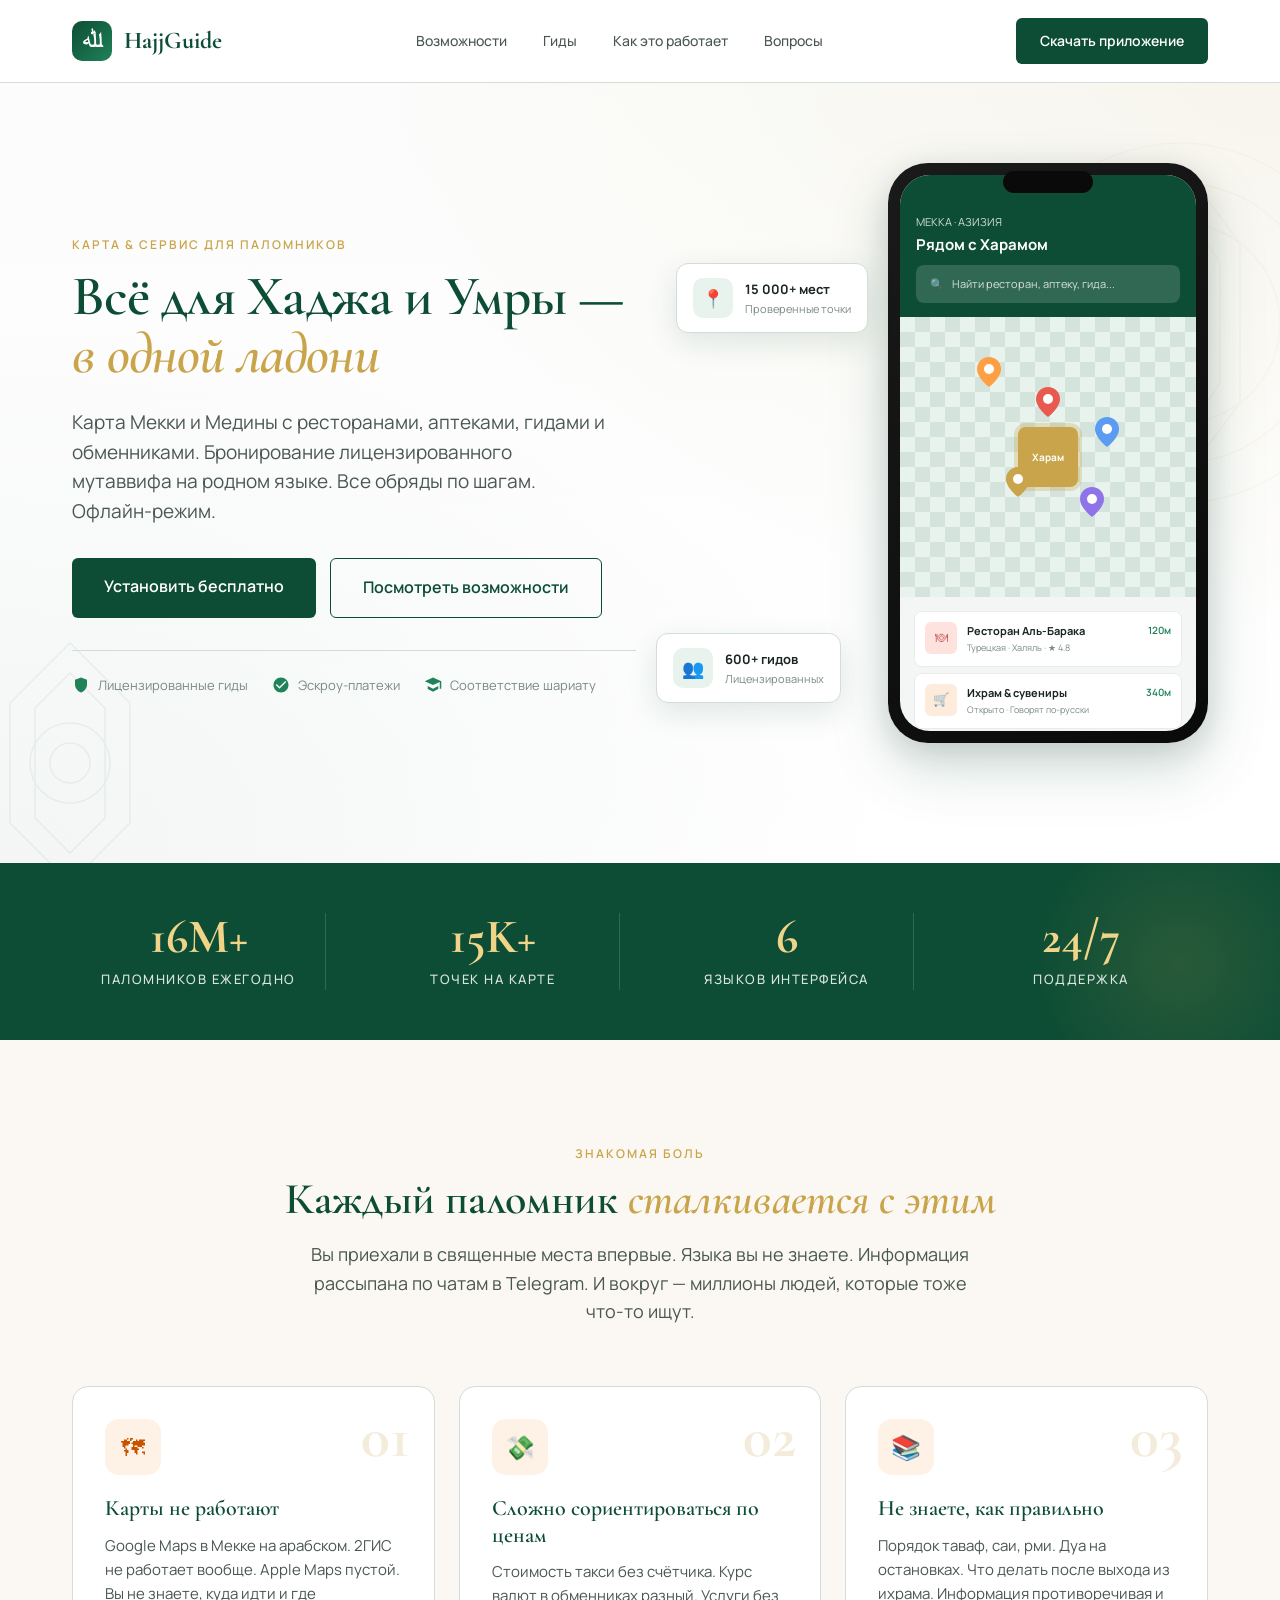
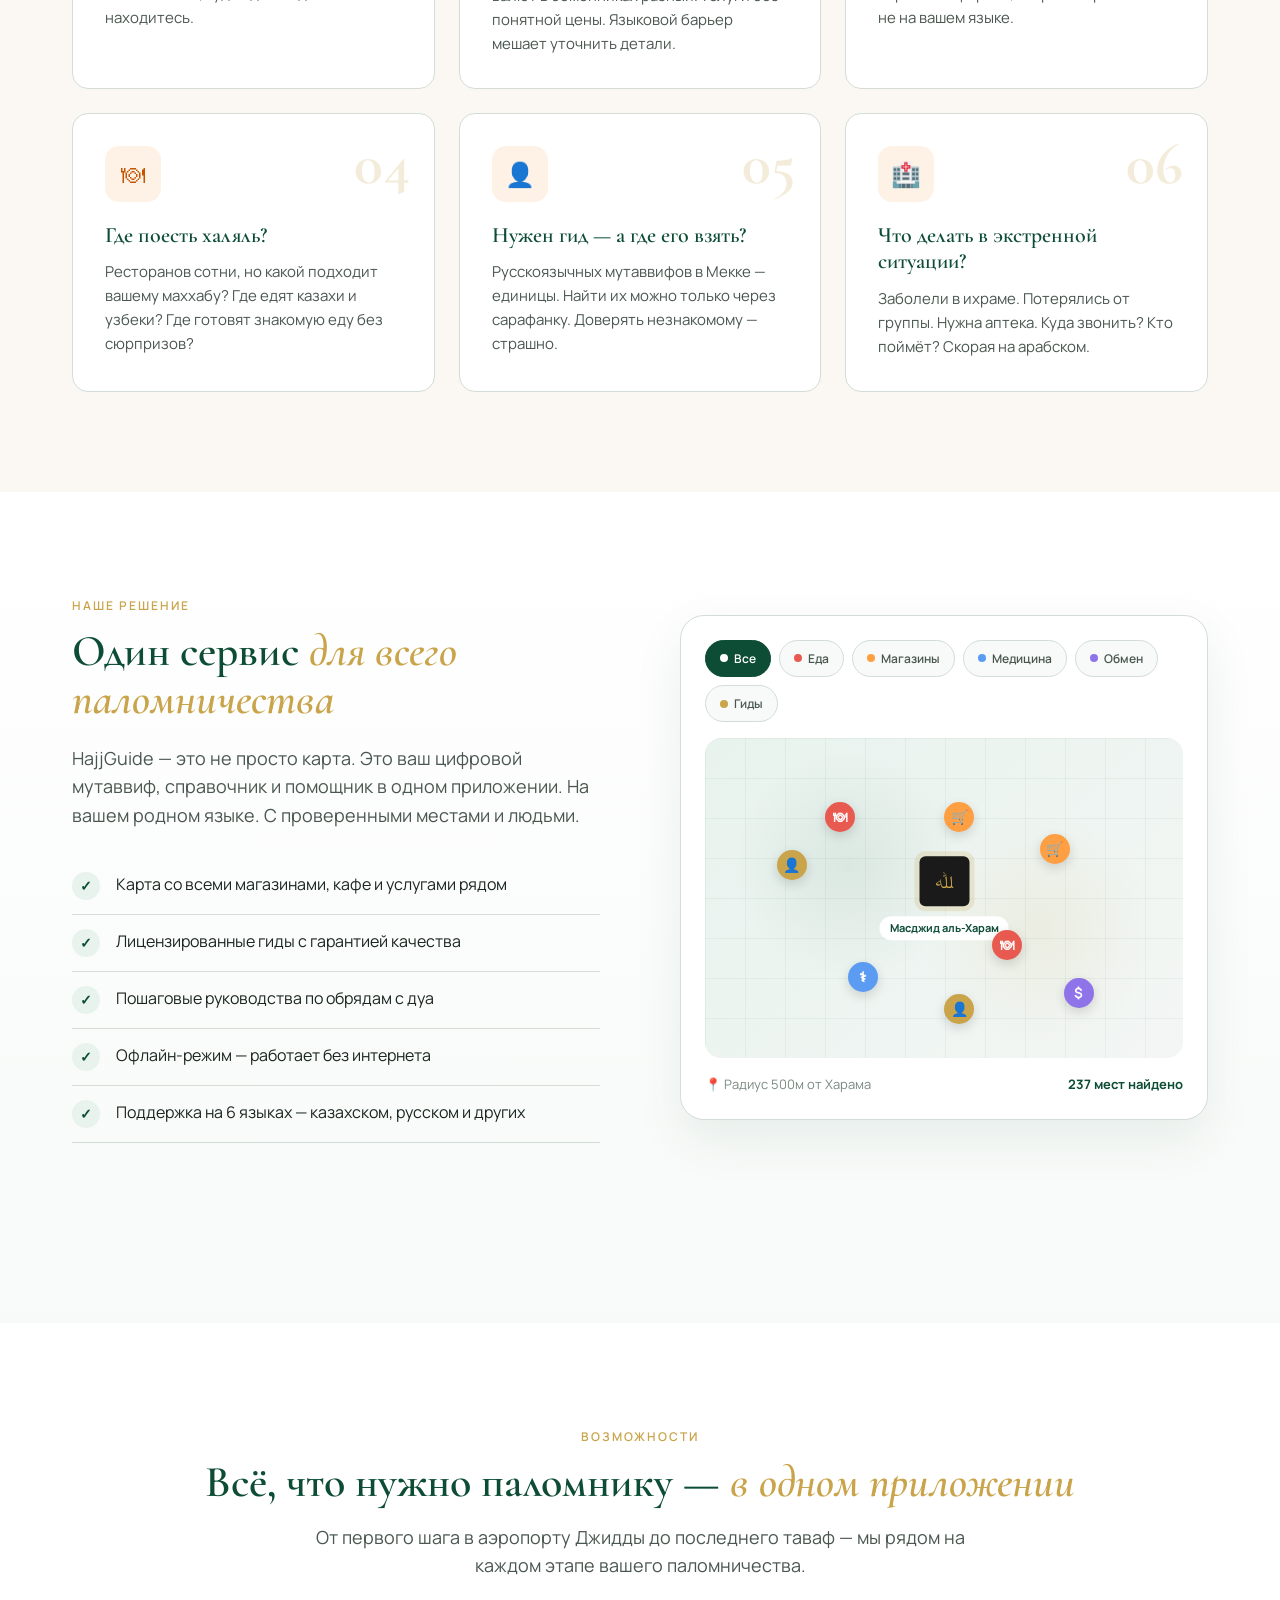
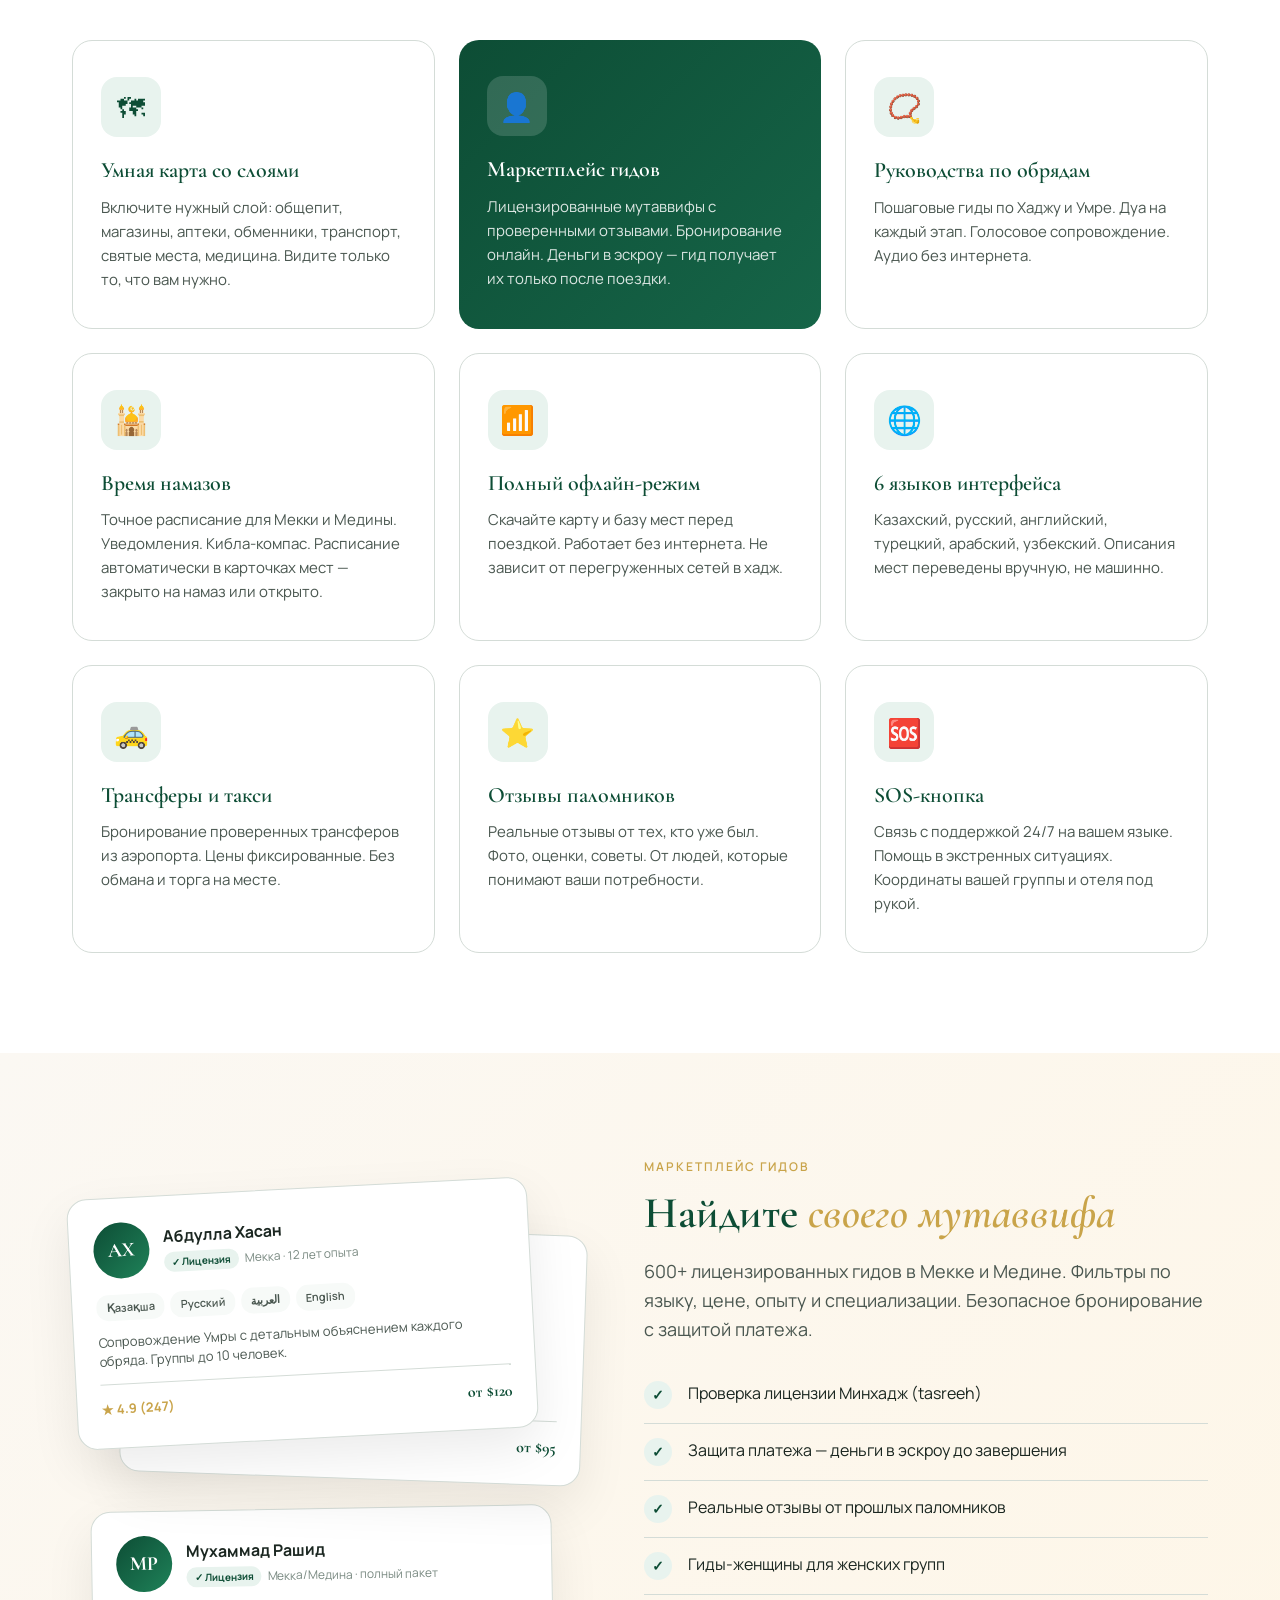
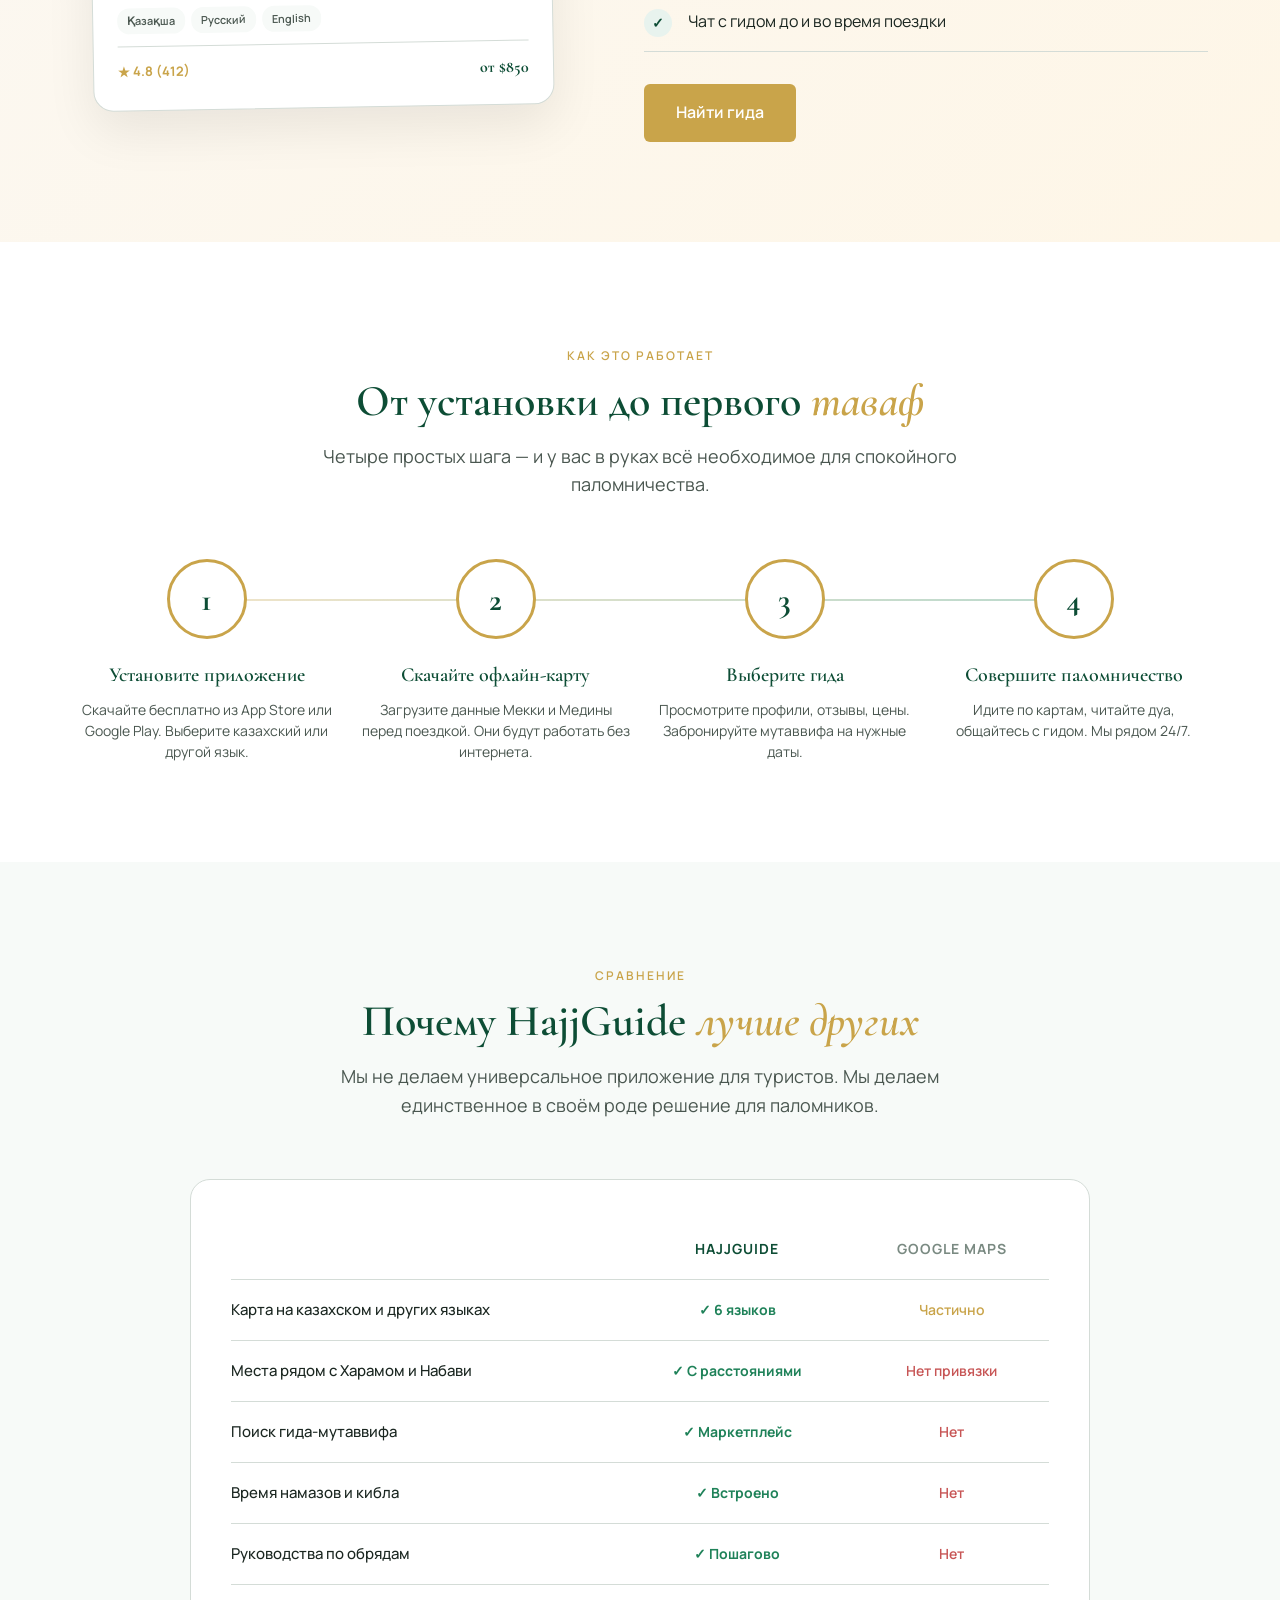
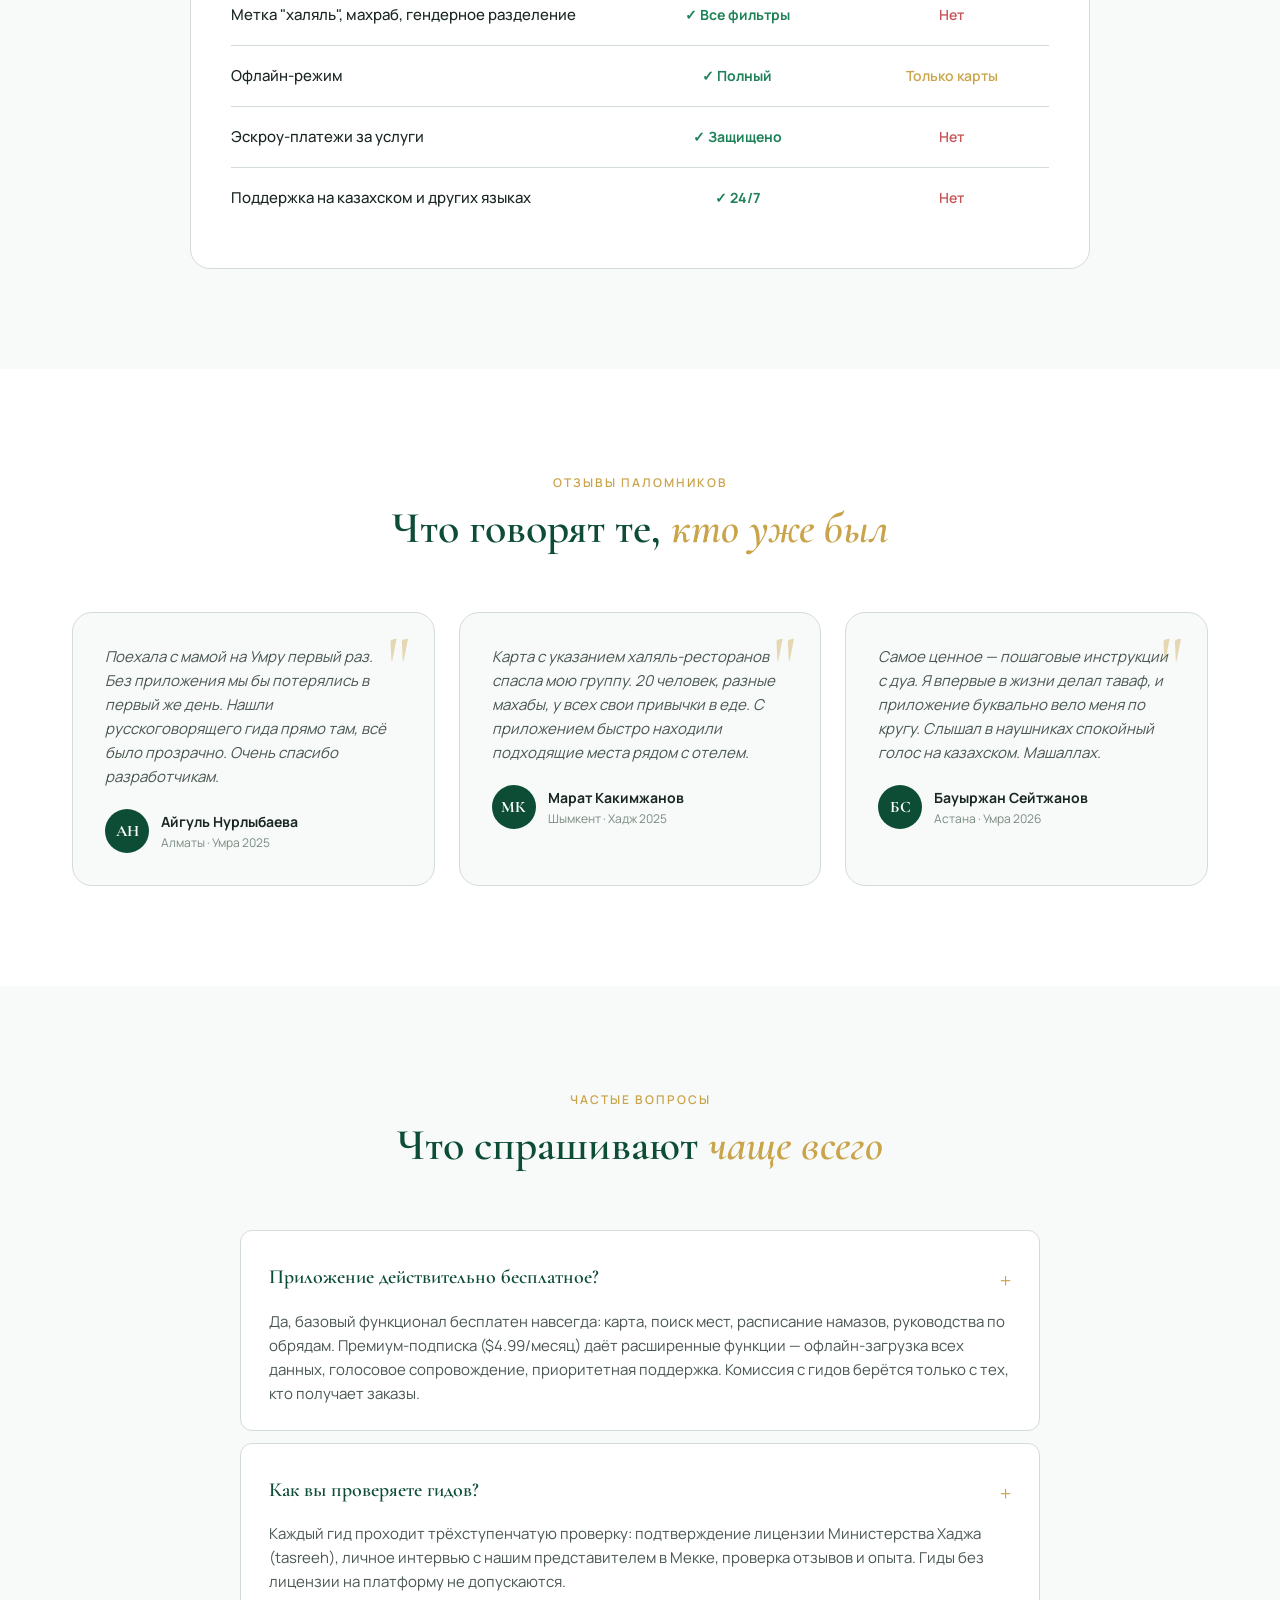
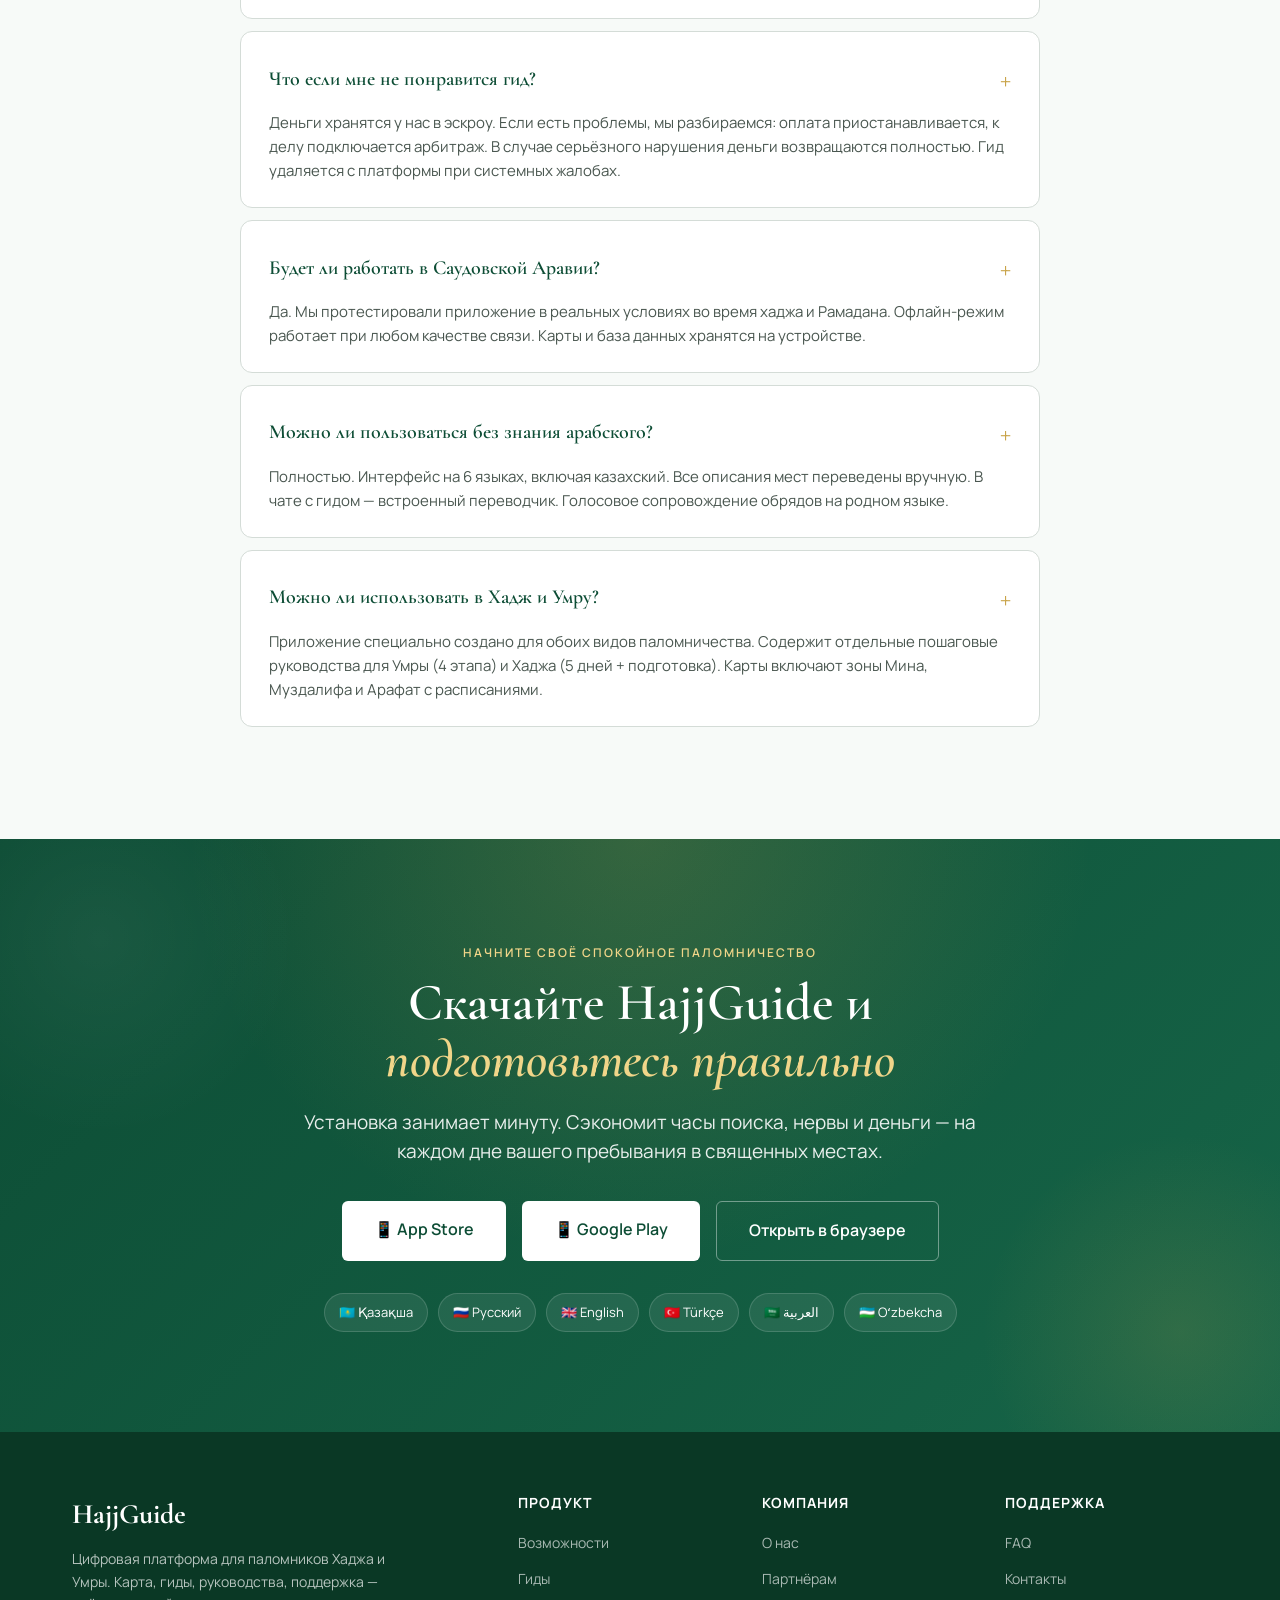
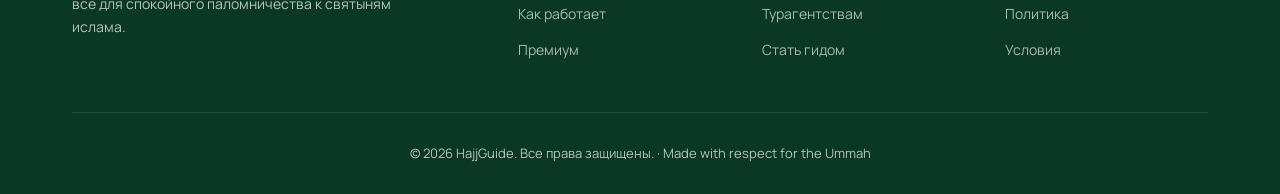
==== commit 961ea3c1: "Add files via upload" ====
--- a/index.html
+++ b/index.html
@@ -7,6 +7,7 @@
 <link href="https://fonts.googleapis.com/css2?family=Cormorant+Garamond:wght@500;600;700&family=Manrope:wght@300;400;500;600;700;800&display=swap" rel="stylesheet">
 <style>
   * { box-sizing: border-box; margin: 0; padding: 0; }
+  html, body { overflow-x: hidden; max-width: 100%; }
   :root {
     --green-deep: #0d4d35;
     --green-mid: #166548;
@@ -150,7 +151,7 @@
   }
   .hero-inner {
     display: grid;
-    grid-template-columns: 1.1fr 1fr;
+    grid-template-columns: minmax(0, 1.1fr) minmax(0, 1fr);
     gap: 60px;
     align-items: center;
     position: relative;
@@ -205,6 +206,7 @@
   .hero-visual {
     position: relative;
     height: 600px;
+    max-width: 100%;
   }
   .phone {
     position: absolute;
@@ -511,11 +513,13 @@
   }
   .solution-hero {
     display: grid;
-    grid-template-columns: 1fr 1fr;
+    grid-template-columns: minmax(0, 1fr) minmax(0, 1fr);
     gap: 80px;
     align-items: center;
     margin-bottom: 80px;
   }
+  .solution-text { min-width: 0; }
+  .map-visual-wrap { min-width: 0; }
   .solution-text h2 {
     font-family: 'Cormorant Garamond', serif;
     font-size: 44px;
@@ -565,6 +569,9 @@
     padding: 24px;
     border: 1px solid var(--line);
     box-shadow: 0 20px 50px rgba(13,77,53,0.08);
+    max-width: 100%;
+    overflow: hidden;
+    box-sizing: border-box;
   }
   .map-tabs {
     display: flex;
@@ -762,13 +769,14 @@
   }
   .guides-inner {
     display: grid;
-    grid-template-columns: 1fr 1.1fr;
+    grid-template-columns: minmax(0, 1fr) minmax(0, 1.1fr);
     gap: 60px;
     align-items: center;
   }
   .guide-card-stack {
     position: relative;
     height: 520px;
+    max-width: 100%;
   }
   .guide-card {
     background: white;
@@ -1226,21 +1234,285 @@
     gap: 8px;
   }
 
-  /* Responsive */
+  /* ===================== RESPONSIVE ===================== */
+
+  /* === TABLET (1024px and below) === */
+  @media (max-width: 1024px) {
+    .container { padding: 0 24px; }
+    .hero h1 { font-size: 44px; }
+    .section-header h2,
+    .solution-text h2,
+    .cta-final h2 { font-size: 38px; }
+    .hero .lead, .section-header .lead { font-size: 17px; }
+    .features-grid { grid-template-columns: repeat(2, 1fr); }
+    .pain-grid { grid-template-columns: repeat(2, 1fr); }
+    .test-grid { grid-template-columns: repeat(2, 1fr); }
+    .footer-grid { grid-template-columns: 2fr 1fr 1fr; }
+    .footer-grid .footer-col:last-child { grid-column: span 3; }
+  }
+
+  /* === MOBILE LARGE (768px and below) === */
   @media (max-width: 768px) {
-    .hero-inner, .solution-hero, .guides-inner, .footer-grid {
+    body { font-size: 15px; }
+    .container { padding: 0 18px; }
+    section { padding: 60px 0; }
+
+    /* Navigation */
+    .nav-inner { padding: 14px 18px; }
+    .nav-links { display: none; }
+    .logo { font-size: 20px; }
+    .logo-mark { width: 36px; height: 36px; font-size: 18px; }
+    nav .btn { padding: 10px 16px; font-size: 13px; }
+
+    /* Hero */
+    .hero { padding: 50px 0 60px; }
+    .hero-inner {
+      grid-template-columns: 1fr;
+      gap: 50px;
+    }
+    .hero h1 { font-size: 36px; line-height: 1.1; }
+    .hero .lead { font-size: 16px; }
+    .hero-cta {
+      flex-direction: column;
+      gap: 10px;
+    }
+    .hero-cta .btn { width: 100%; text-align: center; }
+    .hero-trust {
+      flex-direction: column;
+      align-items: flex-start;
+      gap: 12px;
+    }
+    .hero-visual {
+      height: 560px;
+      display: flex;
+      justify-content: center;
+      align-items: flex-start;
+    }
+    .phone {
+      position: relative;
+      right: auto;
+      top: auto;
+      width: 280px;
+      height: 540px;
+    }
+    .float-badge { padding: 10px 12px; }
+    .badge-1 { top: 60px; left: -10px; }
+    .badge-2 { bottom: 40px; left: -20px; }
+    .badge-text-title { font-size: 12px; }
+    .badge-text-sub { font-size: 10px; }
+    .badge-icon { width: 32px; height: 32px; font-size: 14px; }
+
+    /* Hero ornaments smaller */
+    .hero-ornament-1 { width: 250px; height: 250px; right: -80px; }
+    .hero-ornament-2 { width: 200px; height: 200px; left: -60px; }
+
+    /* Stats */
+    .stats { padding: 35px 0; }
+    .stats-grid {
+      grid-template-columns: repeat(2, 1fr);
+      gap: 24px 16px;
+    }
+    .stat-item {
+      border-right: none;
+      padding: 0;
+    }
+    .stat-item:nth-child(odd) {
+      border-right: 1px solid rgba(255,255,255,0.15);
+    }
+    .stat-num { font-size: 36px; }
+    .stat-label { font-size: 11px; letter-spacing: 1px; }
+
+    /* Section headers */
+    .section-header { margin-bottom: 40px; }
+    .section-header h2,
+    .solution-text h2 { font-size: 30px; }
+    .section-header .lead { font-size: 15px; }
+    .label-tag { font-size: 11px; }
+
+    /* Pain */
+    .pain-grid {
+      grid-template-columns: 1fr;
+      gap: 16px;
+    }
+    .pain-card { padding: 24px; }
+    .pain-card h3 { font-size: 19px; }
+    .pain-card p { font-size: 14px; }
+    .pain-num { font-size: 44px; top: 14px; right: 18px; }
+    .pain-icon { width: 48px; height: 48px; font-size: 20px; }
+
+    /* Solution */
+    .solution-hero {
       grid-template-columns: 1fr;
       gap: 40px;
     }
-    .hero h1, .section-header h2, .solution-text h2, .cta-final h2 { font-size: 36px; }
-    .stats-grid, .pain-grid, .features-grid, .test-grid, .how-steps {
+    .map-visual { padding: 18px; }
+    .map-canvas { height: 280px; }
+    .map-tabs { gap: 6px; }
+    .map-tab { padding: 6px 10px; font-size: 11px; }
+    .map-kaaba .kaaba-block { width: 44px; height: 44px; }
+    .kaaba-label { font-size: 10px; padding: 2px 8px; }
+    .map-marker { width: 26px; height: 26px; font-size: 12px; }
+    .solution-list li { font-size: 15px; padding: 12px 0; }
+    .check { width: 24px; height: 24px; font-size: 12px; }
+
+    /* Features */
+    .features-grid {
+      grid-template-columns: 1fr;
+      gap: 16px;
+    }
+    .feature-card { padding: 28px 22px; }
+    .feature-card h3 { font-size: 20px; }
+    .feature-card p { font-size: 14px; }
+    .feat-icon { width: 52px; height: 52px; font-size: 24px; }
+
+    /* Guides */
+    .guides-inner {
+      grid-template-columns: 1fr;
+      gap: 40px;
+    }
+    .guides-inner > div:last-child { order: -1; }
+    .guide-card-stack { height: 480px; margin: 0 auto; max-width: 360px; }
+    .guide-card { padding: 20px; width: 95%; }
+    .guide-avatar { width: 48px; height: 48px; font-size: 17px; }
+    .guide-name { font-size: 15px; }
+    .guide-cred { font-size: 11px; flex-wrap: wrap; }
+    .lang-tag { font-size: 10px; padding: 3px 8px; }
+    .guide-price { font-size: 15px; }
+
+    /* How */
+    .how-steps {
+      grid-template-columns: repeat(2, 1fr);
+      gap: 32px 16px;
+    }
+    .how-steps::before { display: none; }
+    .step-num { width: 64px; height: 64px; font-size: 26px; border-width: 2px; }
+    .how-step h4 { font-size: 17px; }
+    .how-step p { font-size: 13px; }
+
+    /* Compare table */
+    .compare { padding: 24px 18px; }
+    .compare-row {
+      grid-template-columns: 1.5fr 1fr 1fr;
+      gap: 10px;
+      padding: 14px 0;
+    }
+    .compare-feature { font-size: 13px; }
+    .compare-cell { font-size: 12px; }
+    .compare-header { font-size: 11px; letter-spacing: 0.5px; }
+
+    /* Testimonials */
+    .test-grid {
+      grid-template-columns: 1fr;
+      gap: 16px;
+    }
+    .test-card { padding: 24px; }
+    .test-text { font-size: 14px; }
+    .test-quote { font-size: 60px; top: 10px; right: 18px; }
+
+    /* FAQ */
+    .faq-item { padding: 20px 22px; }
+    .faq-q { font-size: 17px; }
+    .faq-a { font-size: 14px; }
+
+    /* CTA Final */
+    .cta-final { padding: 70px 0; }
+    .cta-final h2 { font-size: 32px; }
+    .cta-final p { font-size: 16px; margin-bottom: 28px; }
+    .cta-buttons {
+      flex-direction: column;
+      gap: 10px;
+    }
+    .cta-buttons .btn { width: 100%; text-align: center; }
+    .languages-row { gap: 8px; }
+    .lang-pill { font-size: 12px; padding: 6px 12px; }
+
+    /* Footer */
+    .footer-grid {
+      grid-template-columns: 1fr;
+      gap: 32px;
+    }
+    .footer-grid .footer-col:last-child {
+      grid-column: auto;
+    }
+    .footer-brand h4 { font-size: 24px; }
+    footer { padding: 40px 0 24px; }
+
+    /* Buttons */
+    .btn-large { padding: 14px 24px; font-size: 15px; }
+  }
+
+  /* === MOBILE SMALL (480px and below) === */
+  @media (max-width: 480px) {
+    .container { padding: 0 16px; }
+    section { padding: 50px 0; }
+
+    /* Hide brand text in nav, keep only logo mark */
+    .logo {
+      gap: 0;
+      font-size: 0;
+    }
+    .logo .logo-mark { font-size: 18px; }
+
+    /* Even tighter typography */
+    .hero h1 { font-size: 30px; }
+    .section-header h2,
+    .solution-text h2 { font-size: 26px; }
+    .cta-final h2 { font-size: 28px; }
+
+    /* Phone smaller */
+    .phone { width: 260px; height: 500px; }
+    .hero-visual { height: 520px; }
+
+    /* Floating badges adjust */
+    .float-badge { padding: 8px 10px; gap: 8px; }
+    .badge-1 { top: 50px; left: 0; }
+    .badge-2 { bottom: 30px; left: 0; }
+
+    /* Stats - one column on tiny screens */
+    .stats-grid {
       grid-template-columns: 1fr 1fr;
-    }
-    .how-steps::before { display: none; }
-    .nav-links { display: none; }
-    .container { padding: 0 20px; }
-    section { padding: 60px 0; }
-    .stat-num { font-size: 36px; }
+      gap: 20px 12px;
+    }
+    .stat-num { font-size: 30px; }
+
+    /* Compare table - simpler */
+    .compare-row {
+      grid-template-columns: 1fr;
+      gap: 6px;
+      padding: 14px 0;
+      text-align: left;
+    }
+    .compare-row .compare-cell {
+      text-align: left;
+      padding-left: 12px;
+    }
+    .compare-row:first-child {
+      display: none;
+    }
+    .compare-feature {
+      font-weight: 700;
+      color: var(--green-deep);
+      margin-bottom: 4px;
+    }
+    .compare-cell::before {
+      content: attr(data-label);
+      display: inline-block;
+      font-size: 10px;
+      color: var(--ink-mute);
+      text-transform: uppercase;
+      letter-spacing: 0.5px;
+      margin-right: 6px;
+      font-weight: 600;
+    }
+
+    /* Map tabs scroll on tiny screens */
+    .map-tabs {
+      flex-wrap: nowrap;
+      overflow-x: auto;
+      padding-bottom: 4px;
+      -webkit-overflow-scrolling: touch;
+    }
+    .map-tab { flex-shrink: 0; }
   }
 </style>
 </head>
@@ -1691,48 +1963,48 @@
       </div>
       <div class="compare-row">
         <div class="compare-feature">Карта на казахском и других языках</div>
-        <div class="compare-cell yes">✓ 6 языков</div>
-        <div class="compare-cell partial">Частично</div>
+        <div class="compare-cell yes" data-label="HajjGuide:">✓ 6 языков</div>
+        <div class="compare-cell partial" data-label="Google:">Частично</div>
       </div>
       <div class="compare-row">
         <div class="compare-feature">Места рядом с Харамом и Набави</div>
-        <div class="compare-cell yes">✓ С расстояниями</div>
-        <div class="compare-cell no">Нет привязки</div>
+        <div class="compare-cell yes" data-label="HajjGuide:">✓ С расстояниями</div>
+        <div class="compare-cell no" data-label="Google:">Нет привязки</div>
       </div>
       <div class="compare-row">
         <div class="compare-feature">Поиск гида-мутаввифа</div>
-        <div class="compare-cell yes">✓ Маркетплейс</div>
-        <div class="compare-cell no">Нет</div>
+        <div class="compare-cell yes" data-label="HajjGuide:">✓ Маркетплейс</div>
+        <div class="compare-cell no" data-label="Google:">Нет</div>
       </div>
       <div class="compare-row">
         <div class="compare-feature">Время намазов и кибла</div>
-        <div class="compare-cell yes">✓ Встроено</div>
-        <div class="compare-cell no">Нет</div>
+        <div class="compare-cell yes" data-label="HajjGuide:">✓ Встроено</div>
+        <div class="compare-cell no" data-label="Google:">Нет</div>
       </div>
       <div class="compare-row">
         <div class="compare-feature">Руководства по обрядам</div>
-        <div class="compare-cell yes">✓ Пошагово</div>
-        <div class="compare-cell no">Нет</div>
+        <div class="compare-cell yes" data-label="HajjGuide:">✓ Пошагово</div>
+        <div class="compare-cell no" data-label="Google:">Нет</div>
       </div>
       <div class="compare-row">
         <div class="compare-feature">Метка "халяль", махраб, гендерное разделение</div>
-        <div class="compare-cell yes">✓ Все фильтры</div>
-        <div class="compare-cell no">Нет</div>
+        <div class="compare-cell yes" data-label="HajjGuide:">✓ Все фильтры</div>
+        <div class="compare-cell no" data-label="Google:">Нет</div>
       </div>
       <div class="compare-row">
         <div class="compare-feature">Офлайн-режим</div>
-        <div class="compare-cell yes">✓ Полный</div>
-        <div class="compare-cell partial">Только карты</div>
+        <div class="compare-cell yes" data-label="HajjGuide:">✓ Полный</div>
+        <div class="compare-cell partial" data-label="Google:">Только карты</div>
       </div>
       <div class="compare-row">
         <div class="compare-feature">Эскроу-платежи за услуги</div>
-        <div class="compare-cell yes">✓ Защищено</div>
-        <div class="compare-cell no">Нет</div>
+        <div class="compare-cell yes" data-label="HajjGuide:">✓ Защищено</div>
+        <div class="compare-cell no" data-label="Google:">Нет</div>
       </div>
       <div class="compare-row">
         <div class="compare-feature">Поддержка на казахском и других языках</div>
-        <div class="compare-cell yes">✓ 24/7</div>
-        <div class="compare-cell no">Нет</div>
+        <div class="compare-cell yes" data-label="HajjGuide:">✓ 24/7</div>
+        <div class="compare-cell no" data-label="Google:">Нет</div>
       </div>
     </div>
   </div>
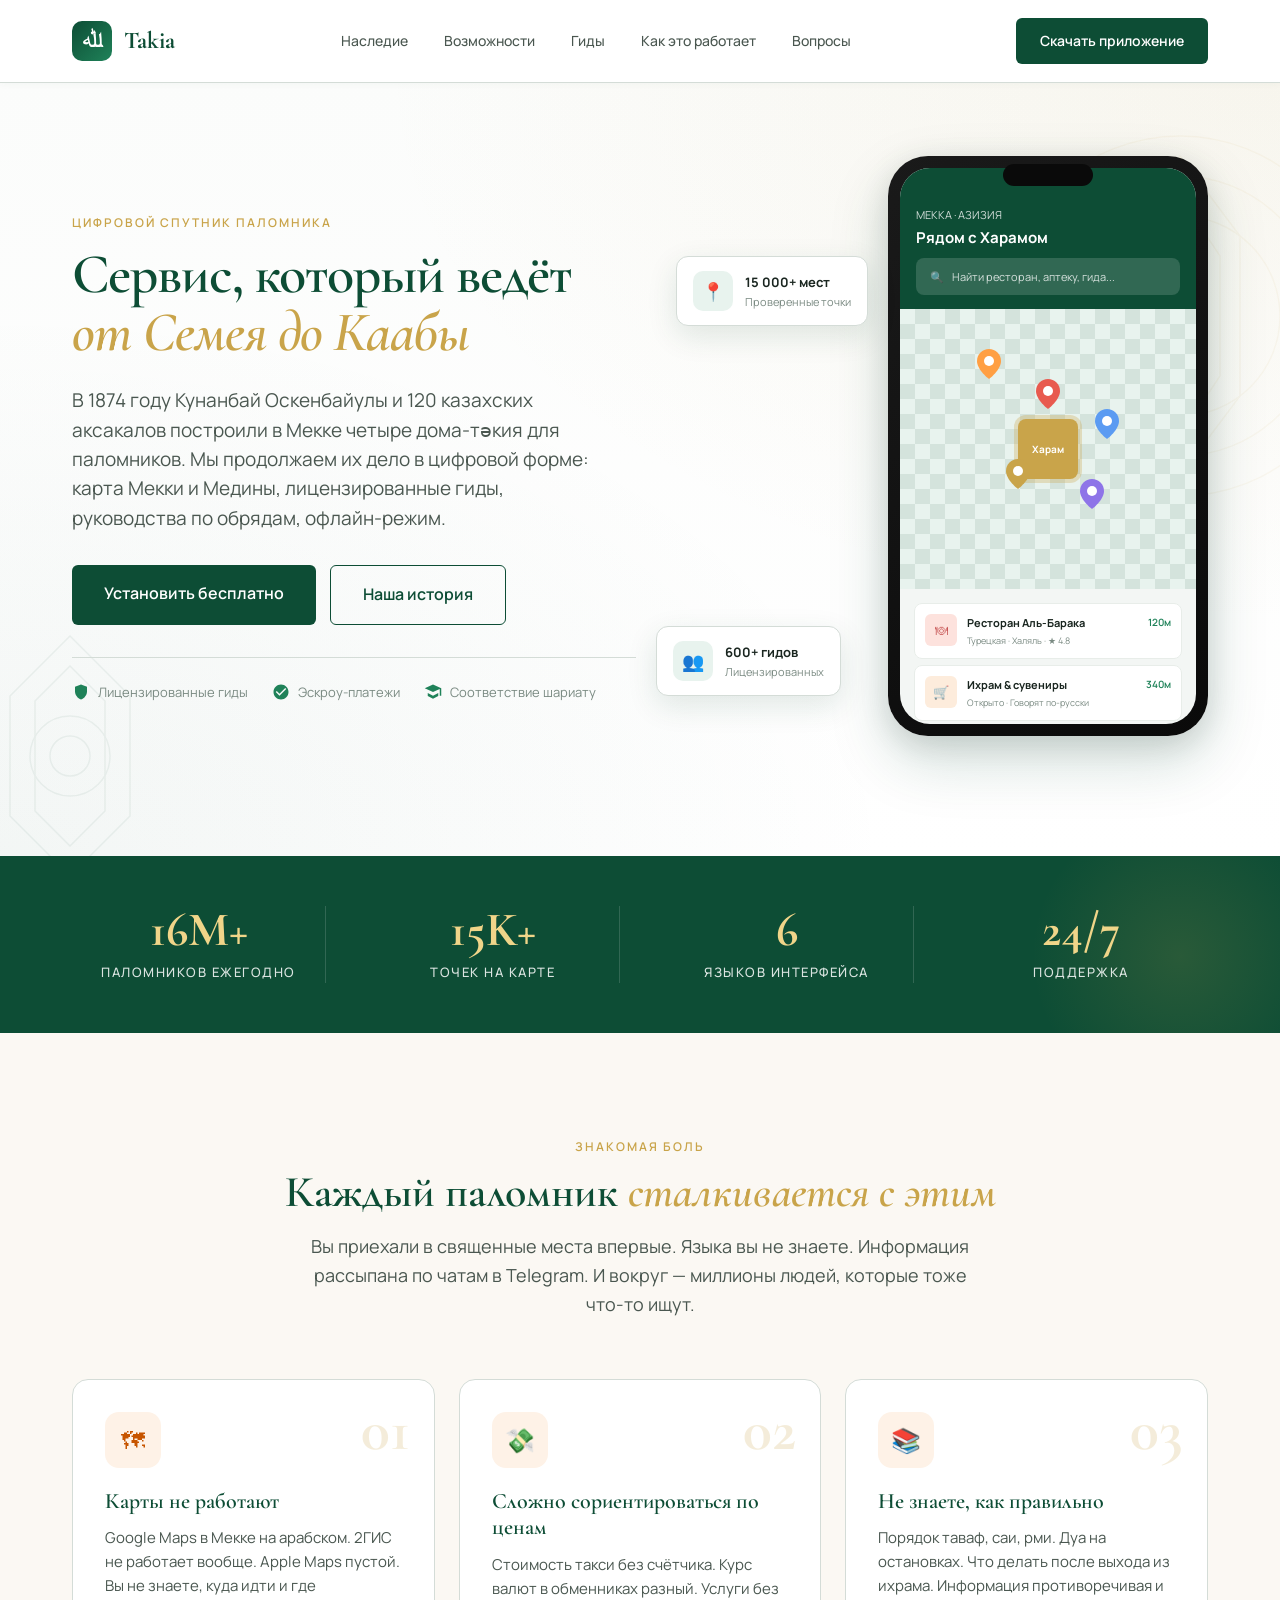
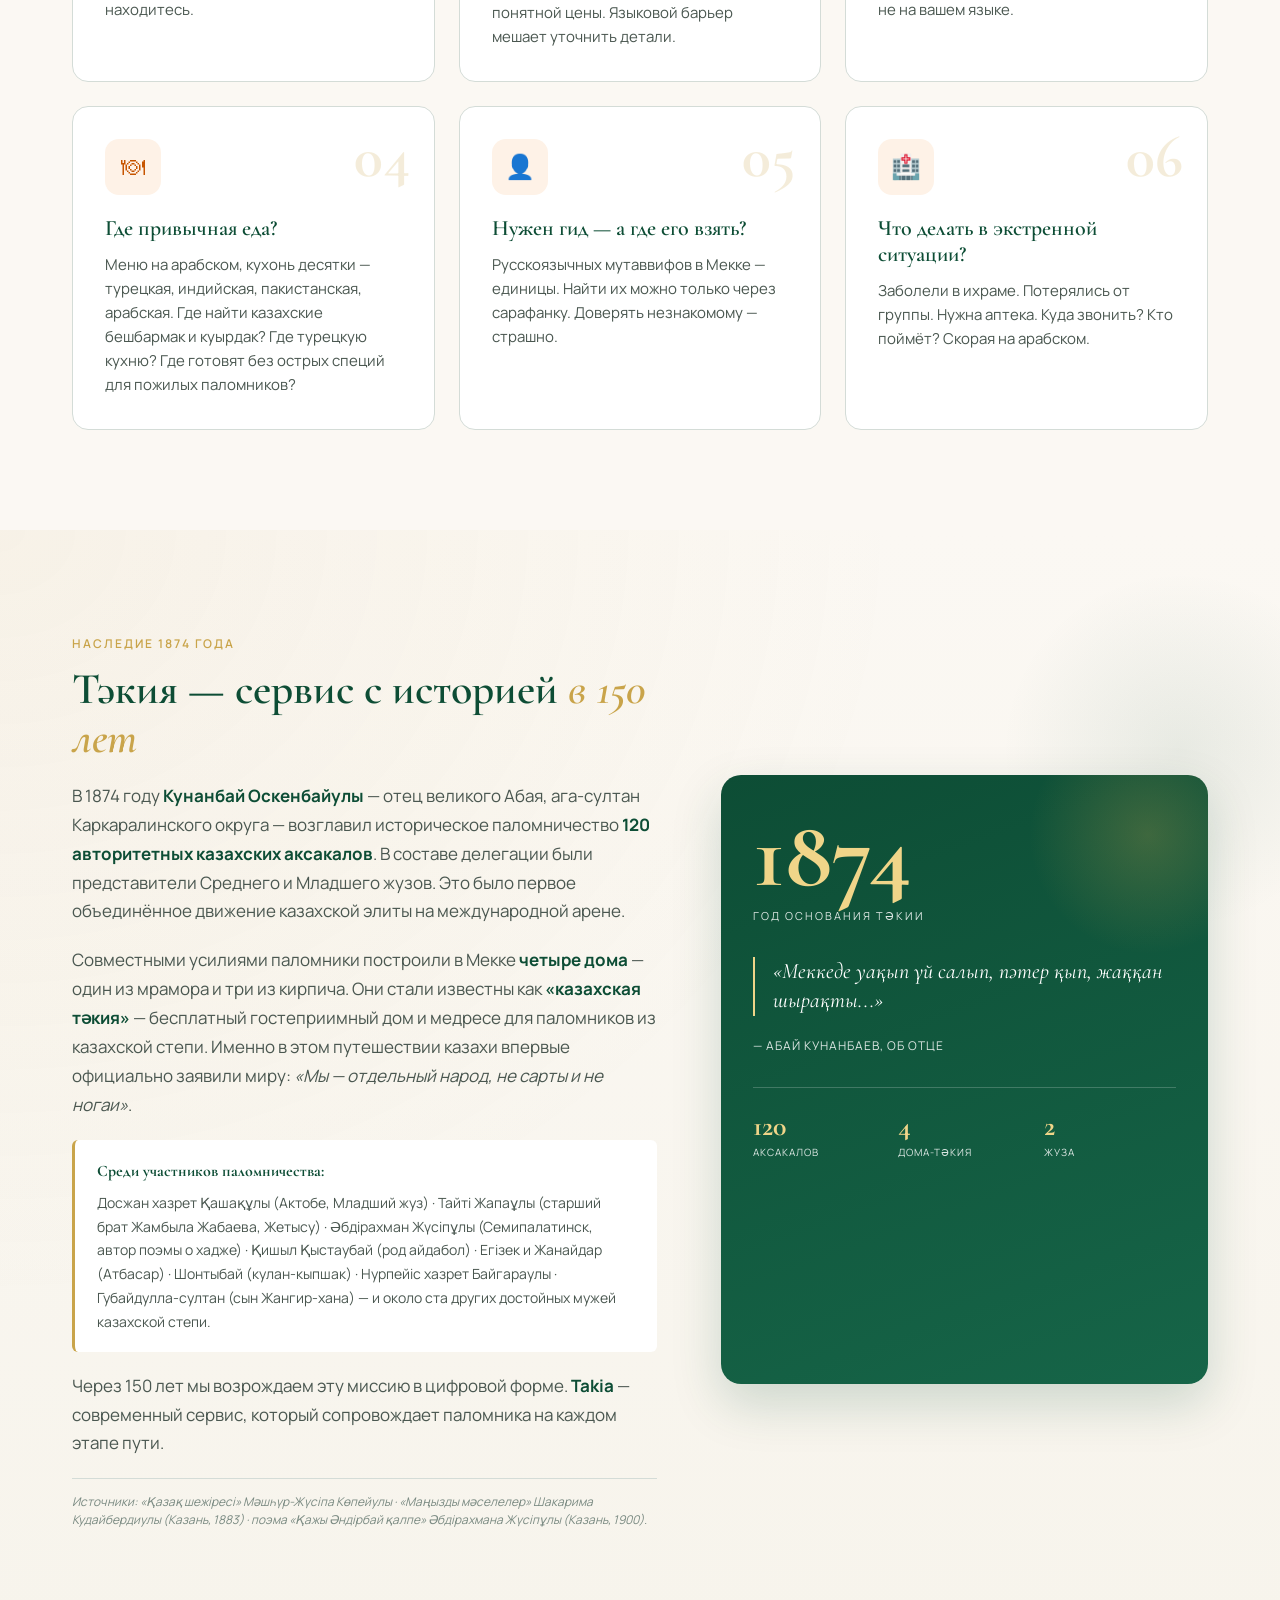
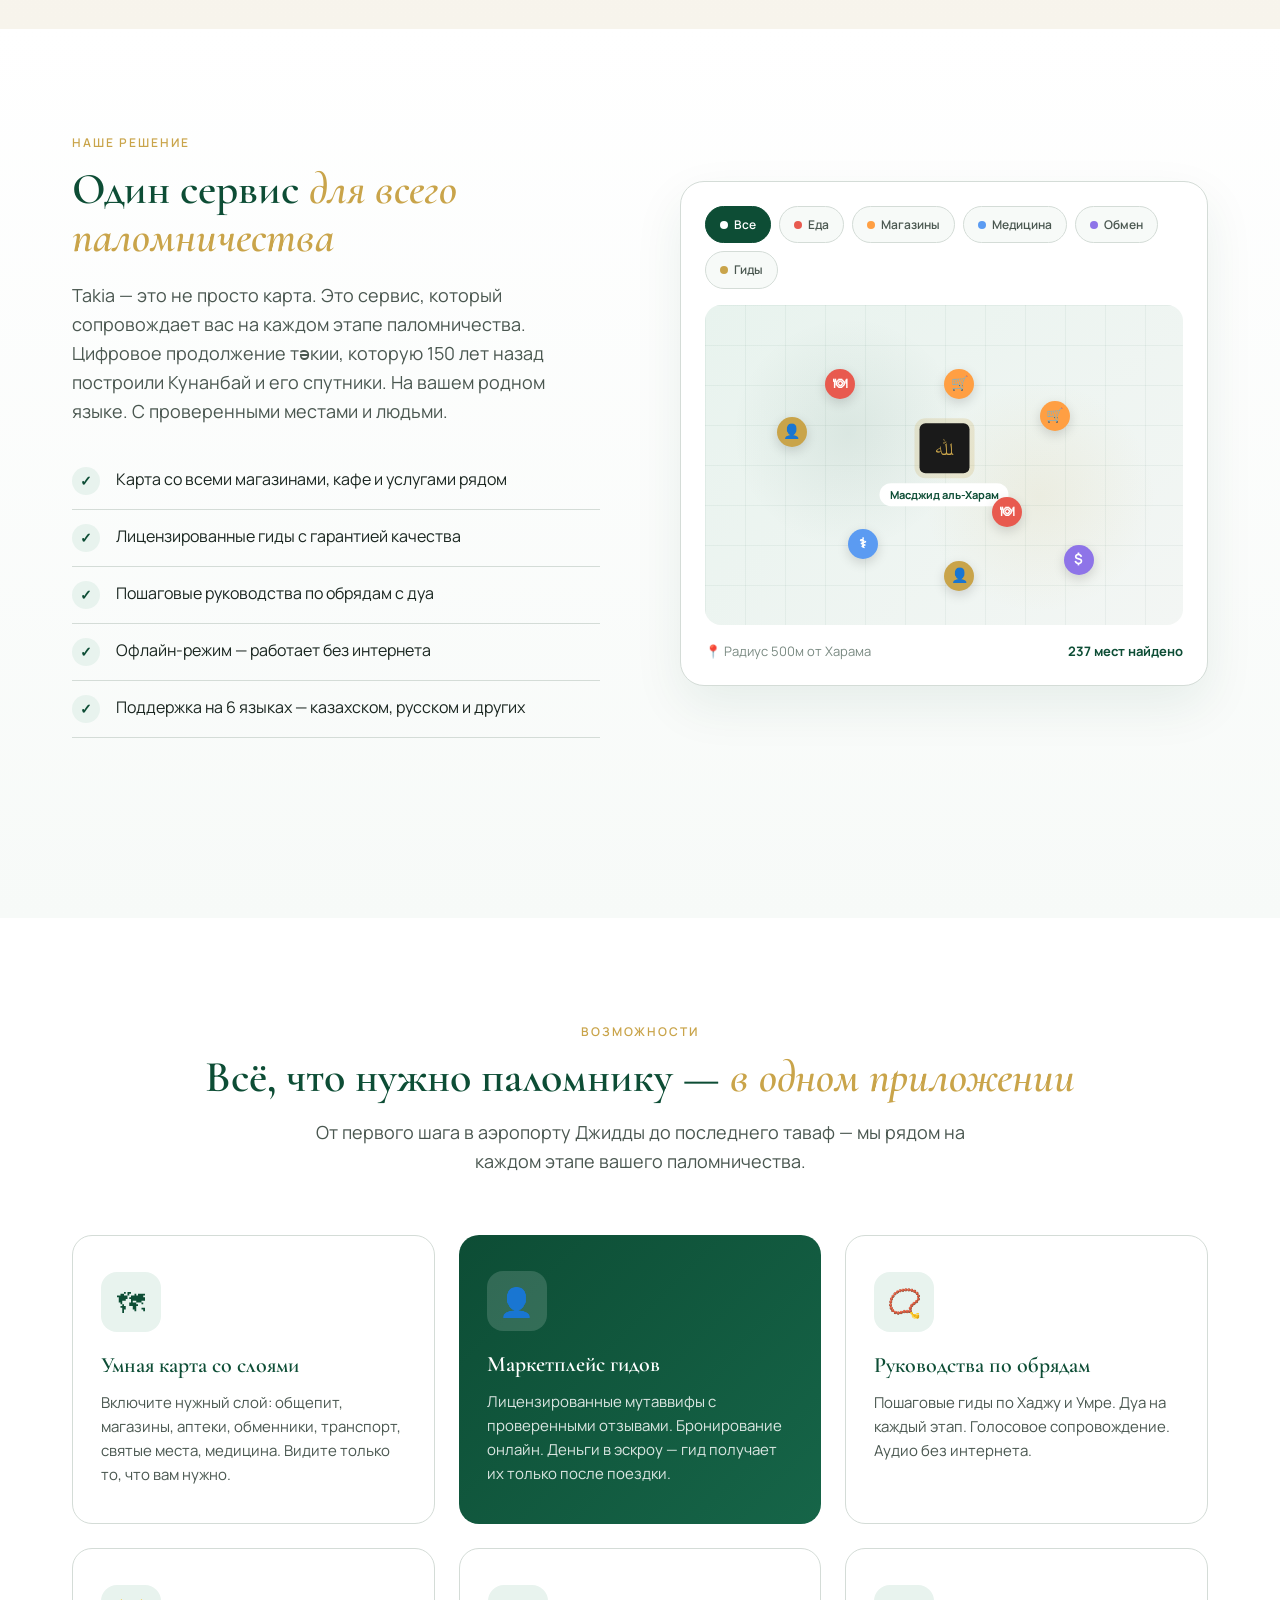
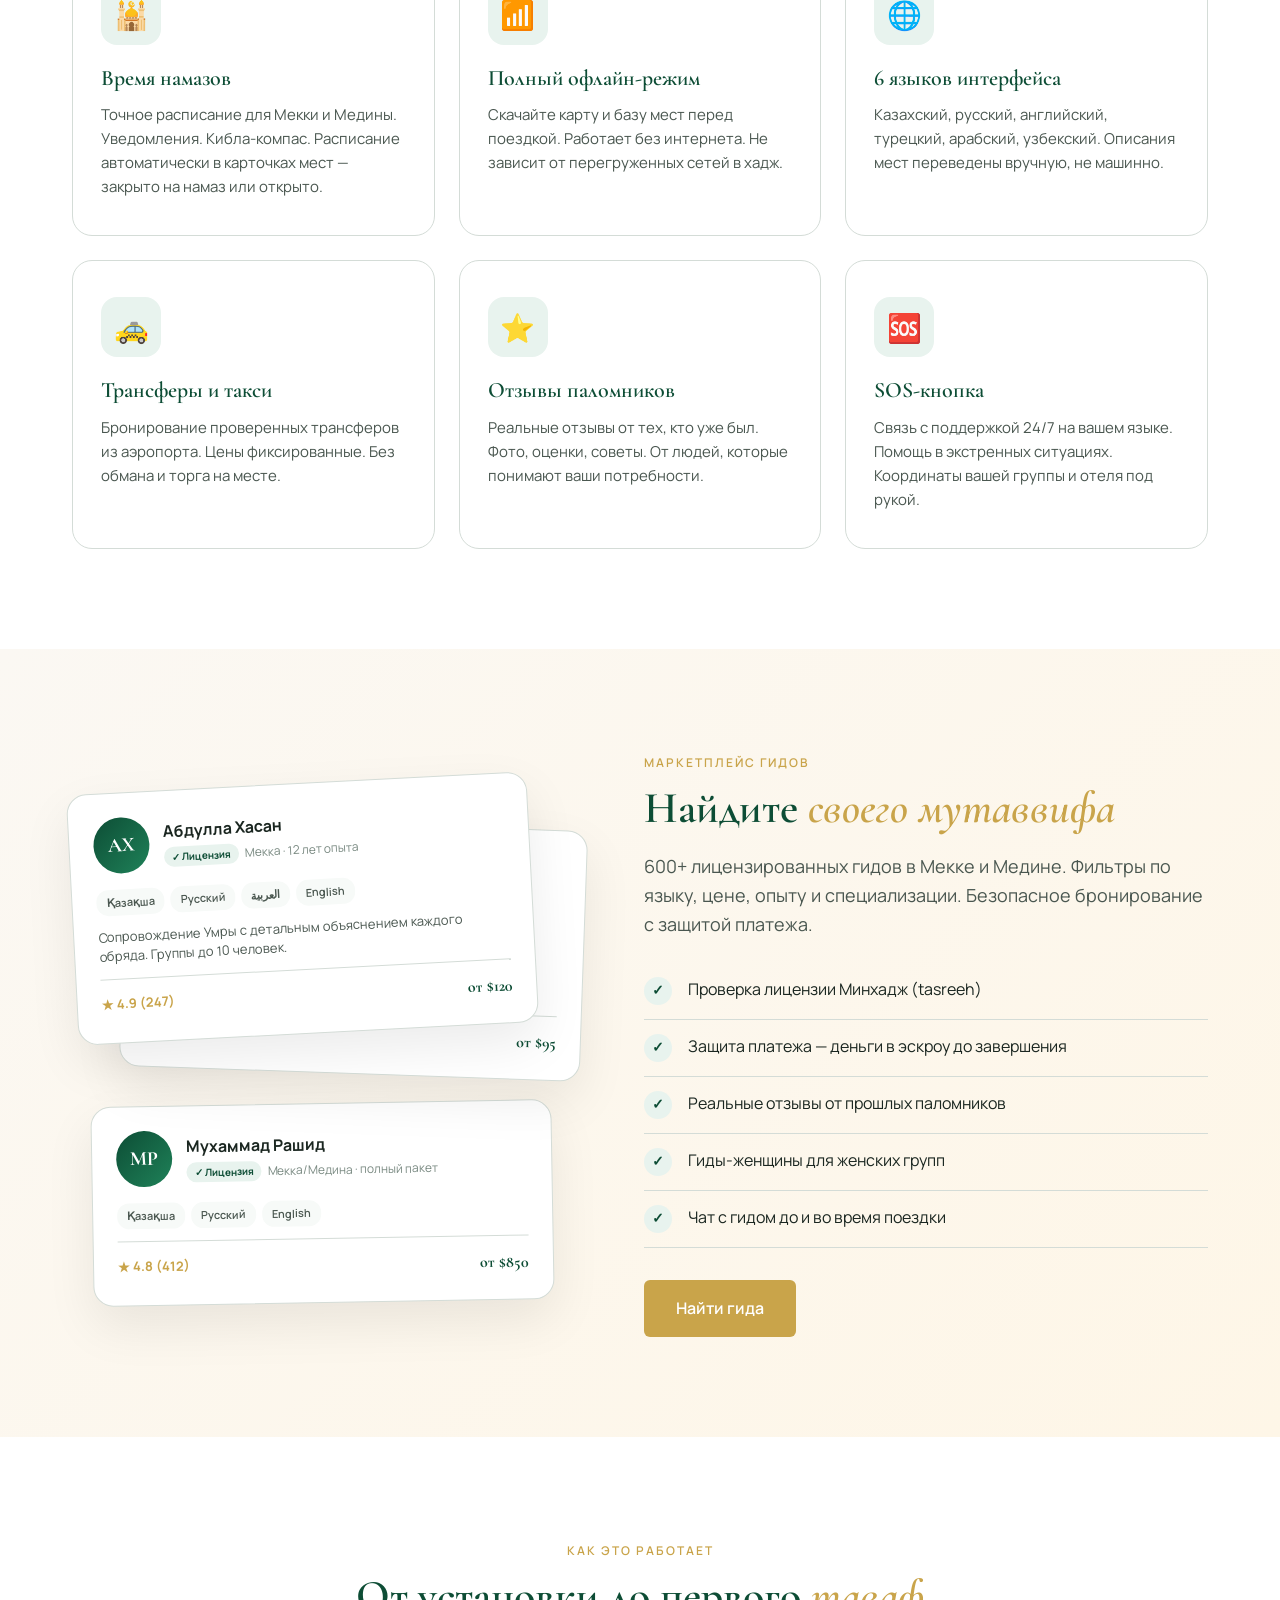
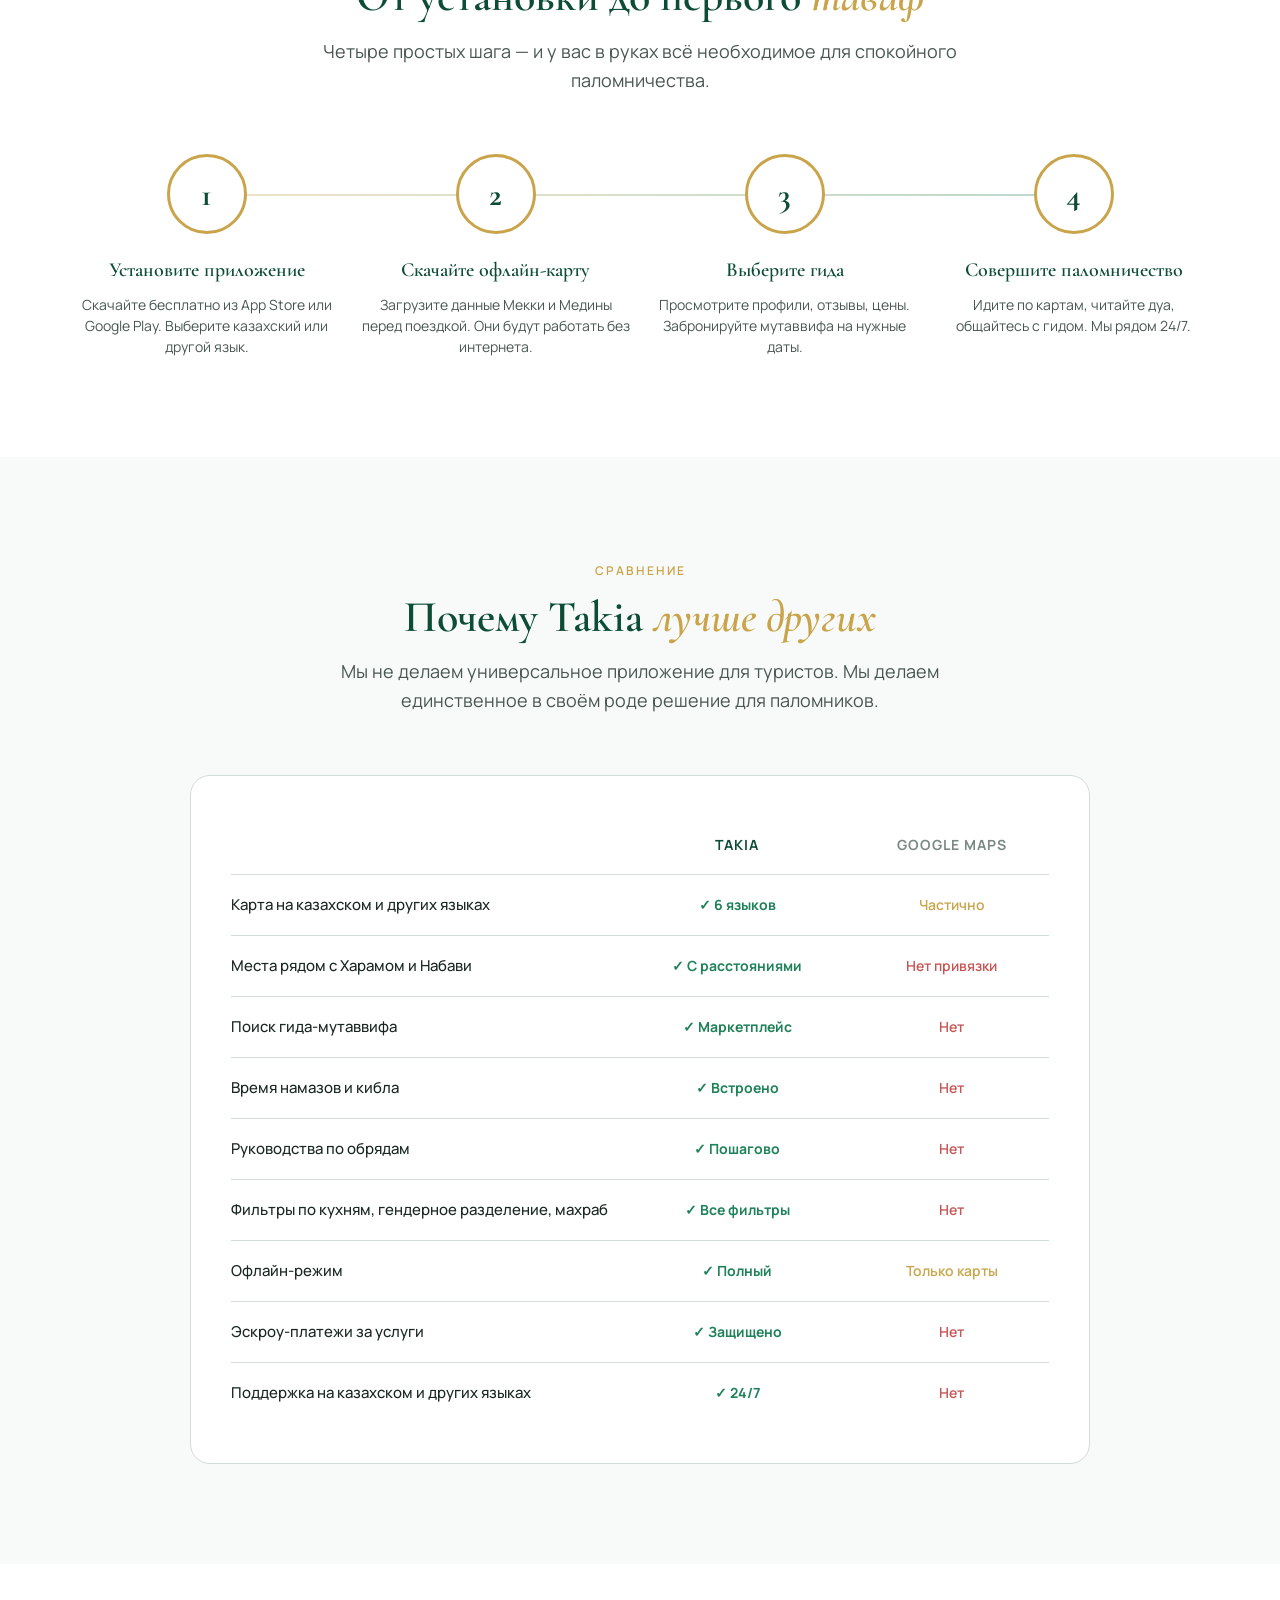
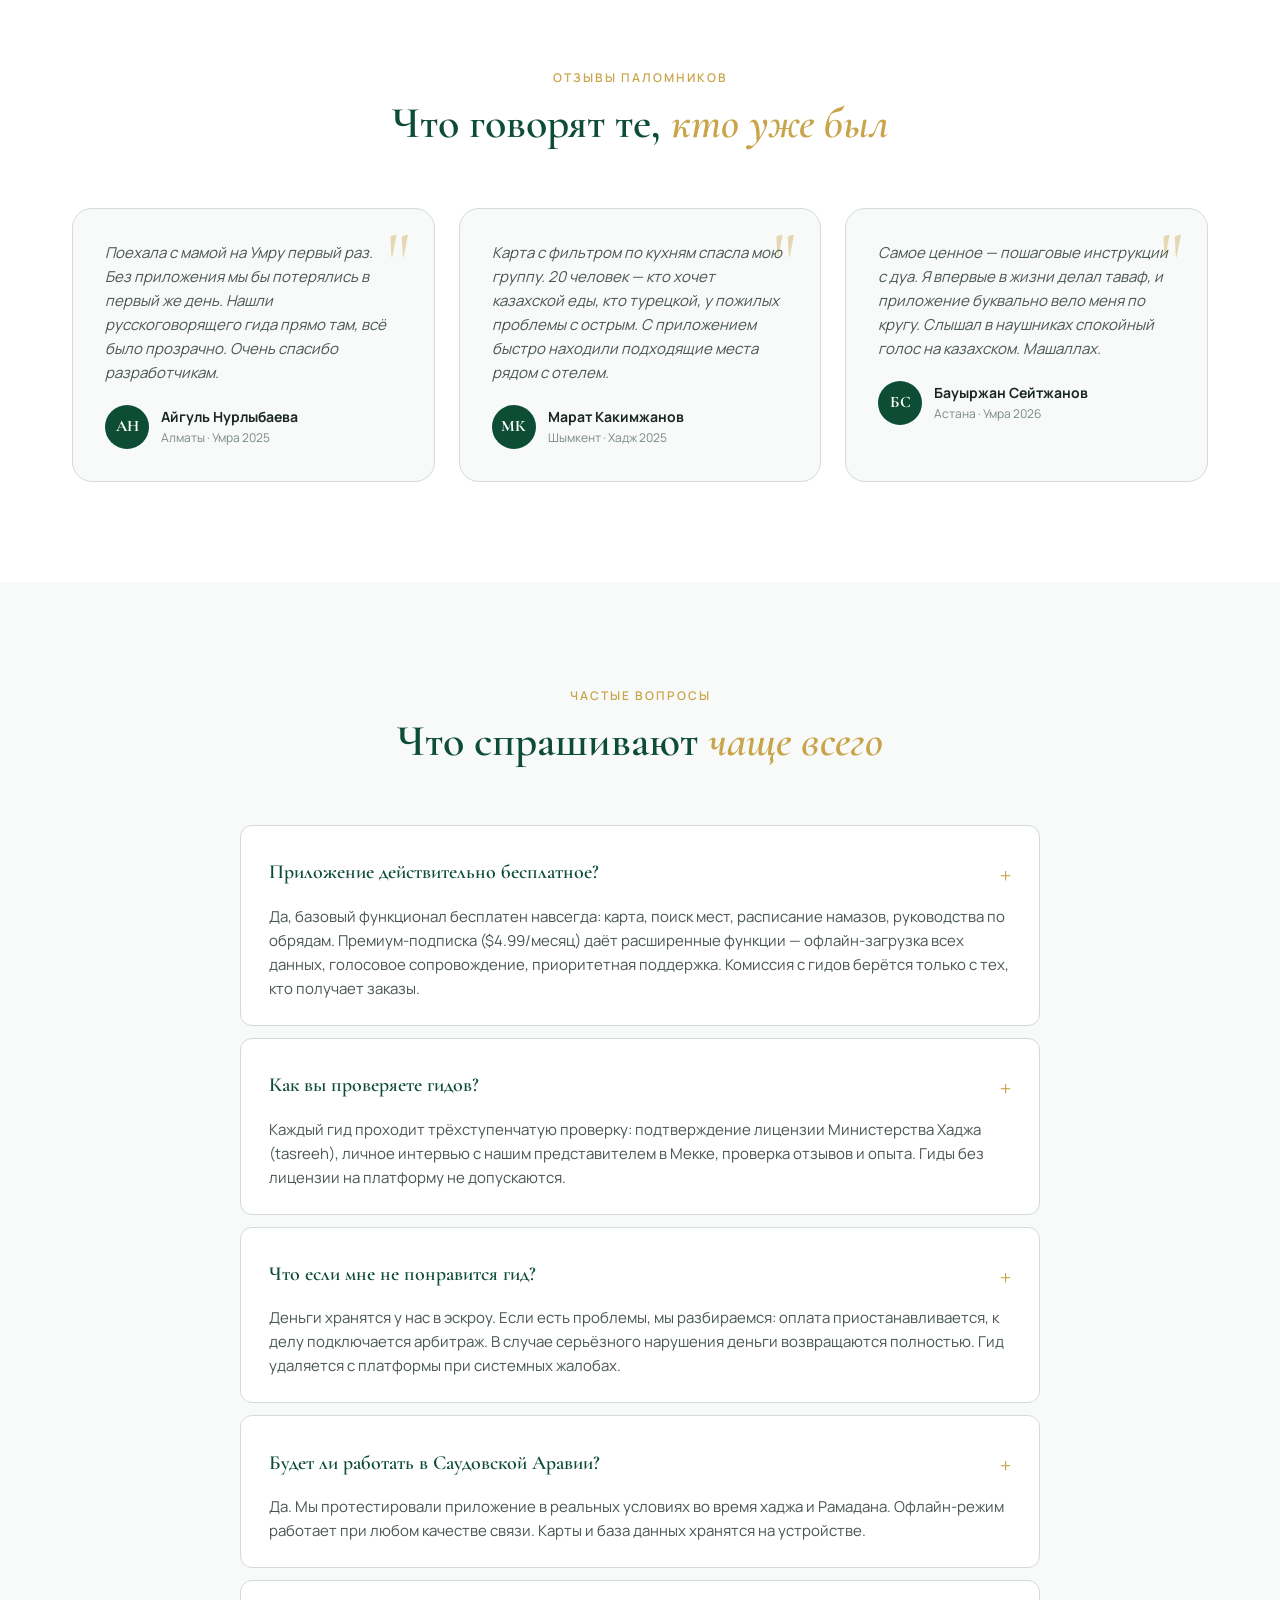
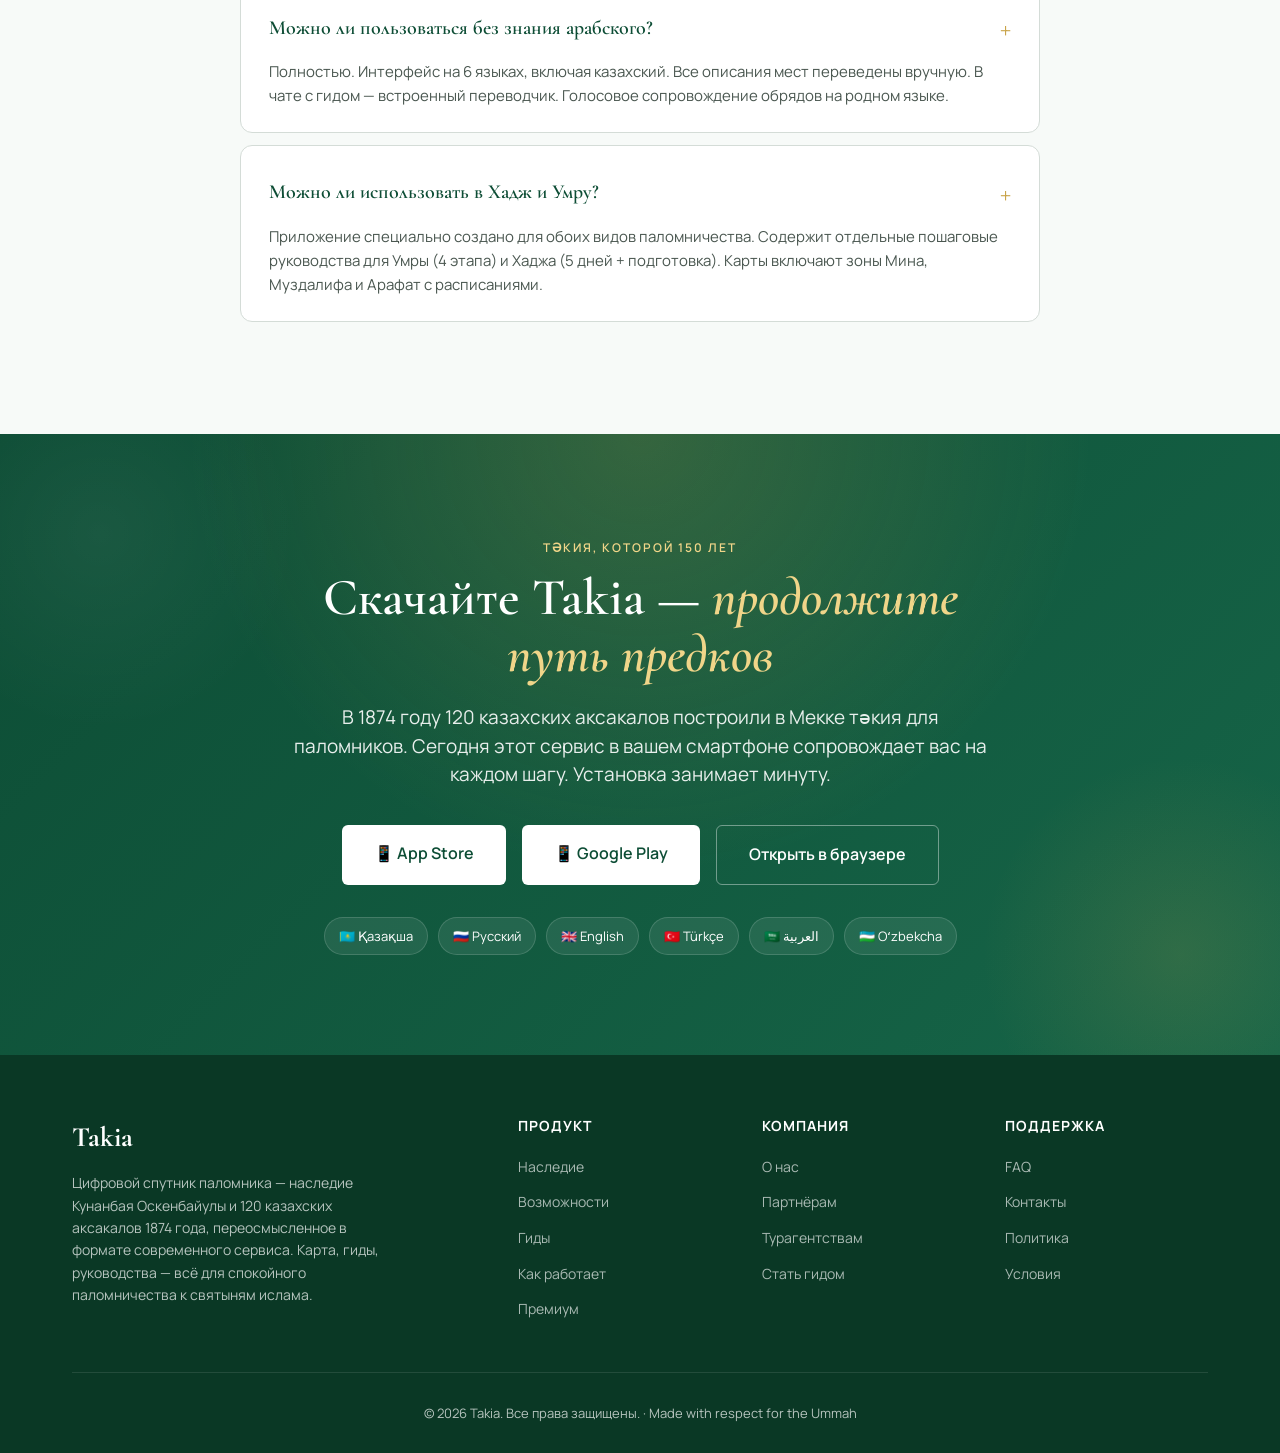
==== commit cc281c51: "Add files via upload" ====
--- a/index.html
+++ b/index.html
@@ -3,7 +3,7 @@
 <head>
 <meta charset="UTF-8">
 <meta name="viewport" content="width=device-width, initial-scale=1.0">
-<title>HajjGuide — Карта и сервис для паломников Мекки и Медины</title>
+<title>Takia — Цифровой спутник паломника в Мекке и Медине</title>
 <link href="https://fonts.googleapis.com/css2?family=Cormorant+Garamond:wght@500;600;700&family=Manrope:wght@300;400;500;600;700;800&display=swap" rel="stylesheet">
 <style>
   * { box-sizing: border-box; margin: 0; padding: 0; }
@@ -23,7 +23,7 @@
     --bg-soft: #f7faf8;
     --white: #ffffff;
   }
-  html { scroll-behavior: smooth; }
+  html { scroll-behavior: smooth; scroll-padding-top: 80px; }
   body {
     font-family: 'Manrope', sans-serif;
     color: var(--ink);
@@ -45,13 +45,19 @@
 
   /* ============ NAV ============ */
   nav {
-    position: sticky;
+    position: fixed;
     top: 0;
-    z-index: 100;
+    left: 0;
+    right: 0;
+    width: 100%;
+    z-index: 1000;
     background: rgba(255,255,255,0.95);
+    -webkit-backdrop-filter: blur(12px);
     backdrop-filter: blur(12px);
     border-bottom: 1px solid var(--line);
-  }
+    box-shadow: 0 1px 8px rgba(13,77,53,0.04);
+  }
+  body { padding-top: 76px; }
   .nav-inner {
     max-width: 1200px;
     margin: 0 auto;
@@ -507,6 +513,157 @@
     line-height: 1.6;
   }
 
+  /* ============ HERITAGE ============ */
+  .heritage {
+    background:
+      radial-gradient(ellipse at top left, rgba(201,164,74,0.07) 0%, transparent 50%),
+      linear-gradient(180deg, #fbf8f3 0%, #f7f4ec 100%);
+    position: relative;
+    overflow: hidden;
+  }
+  .heritage::before {
+    content: "";
+    position: absolute;
+    top: 40px;
+    right: -80px;
+    width: 360px;
+    height: 360px;
+    background-image:
+      radial-gradient(circle, rgba(13,77,53,0.08) 0%, transparent 70%);
+    pointer-events: none;
+  }
+  .heritage-grid {
+    display: grid;
+    grid-template-columns: minmax(0, 1.2fr) minmax(0, 1fr);
+    gap: 64px;
+    align-items: center;
+    position: relative;
+    z-index: 2;
+  }
+  .heritage-text .label-tag { color: var(--gold); }
+  .heritage-text h2 {
+    font-family: 'Cormorant Garamond', serif;
+    font-size: 44px;
+    font-weight: 600;
+    color: var(--green-deep);
+    line-height: 1.1;
+    margin-bottom: 20px;
+  }
+  .heritage-text h2 .accent { color: var(--gold); font-style: italic; }
+  .heritage-text .lead {
+    font-size: 17px;
+    color: var(--ink-soft);
+    line-height: 1.7;
+    margin-bottom: 20px;
+  }
+  .heritage-text .lead strong { color: var(--green-deep); font-weight: 700; }
+  .heritage-names {
+    background: white;
+    border-left: 3px solid var(--gold);
+    padding: 18px 22px;
+    border-radius: 6px;
+    margin-bottom: 20px;
+    font-size: 14px;
+    color: var(--ink-soft);
+    line-height: 1.7;
+  }
+  .heritage-names strong { color: var(--green-deep); display: block; margin-bottom: 6px; font-family: 'Cormorant Garamond', serif; font-size: 16px; }
+  .heritage-sources {
+    font-size: 12px;
+    color: var(--ink-mute);
+    font-style: italic;
+    line-height: 1.5;
+    border-top: 1px solid var(--line);
+    padding-top: 14px;
+  }
+  /* Visual side */
+  .heritage-visual {
+    position: relative;
+    aspect-ratio: 4/5;
+    background: linear-gradient(160deg, var(--green-deep) 0%, var(--green-mid) 100%);
+    border-radius: 20px;
+    padding: 32px;
+    color: white;
+    overflow: hidden;
+    box-shadow: 0 20px 50px rgba(13,77,53,0.18);
+  }
+  .heritage-visual::before {
+    content: "";
+    position: absolute;
+    top: -60px;
+    right: -60px;
+    width: 240px;
+    height: 240px;
+    background: radial-gradient(circle, rgba(201,164,74,0.25) 0%, transparent 70%);
+    border-radius: 50%;
+  }
+  .heritage-year {
+    font-family: 'Cormorant Garamond', serif;
+    font-size: 96px;
+    font-weight: 700;
+    line-height: 1;
+    color: var(--gold-light);
+    margin-bottom: 4px;
+    position: relative;
+  }
+  .heritage-year-label {
+    font-size: 11px;
+    text-transform: uppercase;
+    letter-spacing: 2px;
+    opacity: 0.85;
+    margin-bottom: 32px;
+    position: relative;
+  }
+  .heritage-quote {
+    font-family: 'Cormorant Garamond', serif;
+    font-size: 22px;
+    line-height: 1.35;
+    font-style: italic;
+    margin-bottom: 20px;
+    position: relative;
+    padding-left: 18px;
+    border-left: 2px solid var(--gold-light);
+  }
+  .heritage-quote-author {
+    font-size: 12px;
+    opacity: 0.85;
+    letter-spacing: 1px;
+    text-transform: uppercase;
+    position: relative;
+  }
+  .heritage-stats {
+    display: grid;
+    grid-template-columns: repeat(3, 1fr);
+    gap: 14px;
+    margin-top: 32px;
+    padding-top: 24px;
+    border-top: 1px solid rgba(255,255,255,0.2);
+    position: relative;
+  }
+  .h-stat .num {
+    font-family: 'Cormorant Garamond', serif;
+    font-size: 28px;
+    color: var(--gold-light);
+    line-height: 1;
+    margin-bottom: 4px;
+    font-weight: 700;
+  }
+  .h-stat .lbl {
+    font-size: 10px;
+    text-transform: uppercase;
+    letter-spacing: 1px;
+    opacity: 0.85;
+  }
+  @media (max-width: 768px) {
+    .heritage-grid { grid-template-columns: 1fr; gap: 40px; }
+    .heritage-text h2 { font-size: 30px; }
+    .heritage-visual { padding: 24px; aspect-ratio: auto; }
+    .heritage-year { font-size: 72px; }
+    .heritage-quote { font-size: 18px; }
+    .heritage-stats { gap: 8px; }
+    .h-stat .num { font-size: 22px; }
+  }
+
   /* ============ SOLUTION ============ */
   .solution {
     background: linear-gradient(180deg, white 0%, var(--bg-soft) 100%);
@@ -1258,6 +1415,7 @@
     section { padding: 60px 0; }
 
     /* Navigation */
+    body { padding-top: 64px; }
     .nav-inner { padding: 14px 18px; }
     .nav-links { display: none; }
     .logo { font-size: 20px; }
@@ -1445,6 +1603,7 @@
   @media (max-width: 480px) {
     .container { padding: 0 16px; }
     section { padding: 50px 0; }
+    body { padding-top: 60px; }
 
     /* Hide brand text in nav, keep only logo mark */
     .logo {
@@ -1523,9 +1682,10 @@
   <div class="nav-inner">
     <div class="logo">
       <div class="logo-mark">ﷲ</div>
-      HajjGuide
+      Takia
     </div>
     <ul class="nav-links">
+      <li><a href="#heritage">Наследие</a></li>
       <li><a href="#features">Возможности</a></li>
       <li><a href="#guides">Гиды</a></li>
       <li><a href="#how">Как это работает</a></li>
@@ -1557,12 +1717,12 @@
   <div class="container">
     <div class="hero-inner">
       <div>
-        <span class="label-tag">Карта & сервис для паломников</span>
-        <h1>Всё для Хаджа и Умры — <span class="accent">в одной ладони</span></h1>
-        <p class="lead">Карта Мекки и Медины с ресторанами, аптеками, гидами и обменниками. Бронирование лицензированного мутаввифа на родном языке. Все обряды по шагам. Офлайн-режим.</p>
+        <span class="label-tag">Цифровой спутник паломника</span>
+        <h1>Сервис, который ведёт <span class="accent">от Семея до Каабы</span></h1>
+        <p class="lead">В 1874 году Кунанбай Оскенбайулы и 120 казахских аксакалов построили в Мекке четыре дома-тәкия для паломников. Мы продолжаем их дело в цифровой форме: карта Мекки и Медины, лицензированные гиды, руководства по обрядам, офлайн-режим.</p>
         <div class="hero-cta">
           <a href="#cta" class="btn btn-primary btn-large">Установить бесплатно</a>
-          <a href="#features" class="btn btn-outline btn-large">Посмотреть возможности</a>
+          <a href="#heritage" class="btn btn-outline btn-large">Наша история</a>
         </div>
         <div class="hero-trust">
           <div class="trust-item">
@@ -1700,8 +1860,8 @@
       <div class="pain-card">
         <div class="pain-num">04</div>
         <div class="pain-icon">🍽</div>
-        <h3>Где поесть халяль?</h3>
-        <p>Ресторанов сотни, но какой подходит вашему маххабу? Где едят казахи и узбеки? Где готовят знакомую еду без сюрпризов?</p>
+        <h3>Где привычная еда?</h3>
+        <p>Меню на арабском, кухонь десятки — турецкая, индийская, пакистанская, арабская. Где найти казахские бешбармак и куырдак? Где турецкую кухню? Где готовят без острых специй для пожилых паломников?</p>
       </div>
       <div class="pain-card">
         <div class="pain-num">05</div>
@@ -1714,6 +1874,48 @@
         <div class="pain-icon">🏥</div>
         <h3>Что делать в экстренной ситуации?</h3>
         <p>Заболели в ихраме. Потерялись от группы. Нужна аптека. Куда звонить? Кто поймёт? Скорая на арабском.</p>
+      </div>
+    </div>
+  </div>
+</section>
+
+<!-- HERITAGE -->
+<section class="heritage" id="heritage">
+  <div class="container">
+    <div class="heritage-grid">
+      <div class="heritage-text">
+        <span class="label-tag">Наследие 1874 года</span>
+        <h2>Тәкия — сервис с историей <span class="accent">в 150 лет</span></h2>
+        <p class="lead">В 1874 году <strong>Кунанбай Оскенбайулы</strong> — отец великого Абая, ага-султан Каркаралинского округа — возглавил историческое паломничество <strong>120 авторитетных казахских аксакалов</strong>. В составе делегации были представители Среднего и Младшего жузов. Это было первое объединённое движение казахской элиты на международной арене.</p>
+        <p class="lead">Совместными усилиями паломники построили в Мекке <strong>четыре дома</strong> — один из мрамора и три из кирпича. Они стали известны как <strong>«казахская тәкия»</strong> — бесплатный гостеприимный дом и медресе для паломников из казахской степи. Именно в этом путешествии казахи впервые официально заявили миру: <em>«Мы — отдельный народ, не сарты и не ногаи»</em>.</p>
+        <div class="heritage-names">
+          <strong>Среди участников паломничества:</strong>
+          Досжан хазрет Қашақұлы (Актобе, Младший жуз) · Тайті Жапаұлы (старший брат Жамбыла Жабаева, Жетысу) · Әбдірахман Жүсіпұлы (Семипалатинск, автор поэмы о хадже) · Қишыл Қыстаубай (род айдабол) · Егізек и Жанайдар (Атбасар) · Шонтыбай (кулан-кыпшак) · Нурпейіс хазрет Байгараулы · Губайдулла-султан (сын Жангир-хана) — и около ста других достойных мужей казахской степи.
+        </div>
+        <p class="lead">Через 150 лет мы возрождаем эту миссию в цифровой форме. <strong>Takia</strong> — современный сервис, который сопровождает паломника на каждом этапе пути.</p>
+        <div class="heritage-sources">
+          Источники: «Қазақ шежіресі» Мәшһүр-Жүсіпа Көпейулы · «Маңызды мәселелер» Шакарима Кудайбердиулы (Казань, 1883) · поэма «Қажы Әндірбай қалпе» Әбдірахмана Жүсіпұлы (Казань, 1900).
+        </div>
+      </div>
+      <div class="heritage-visual">
+        <div class="heritage-year">1874</div>
+        <div class="heritage-year-label">Год основания Тәкии</div>
+        <div class="heritage-quote">«Меккеде уақып үй салып, пәтер қып, жаққан шырақты...»</div>
+        <div class="heritage-quote-author">— Абай Кунанбаев, об отце</div>
+        <div class="heritage-stats">
+          <div class="h-stat">
+            <div class="num">120</div>
+            <div class="lbl">Аксакалов</div>
+          </div>
+          <div class="h-stat">
+            <div class="num">4</div>
+            <div class="lbl">Дома-тәкия</div>
+          </div>
+          <div class="h-stat">
+            <div class="num">2</div>
+            <div class="lbl">Жуза</div>
+          </div>
+        </div>
       </div>
     </div>
   </div>
@@ -1726,7 +1928,7 @@
       <div class="solution-text">
         <span class="label-tag">Наше решение</span>
         <h2>Один сервис <span class="accent">для всего паломничества</span></h2>
-        <p class="lead">HajjGuide — это не просто карта. Это ваш цифровой мутаввиф, справочник и помощник в одном приложении. На вашем родном языке. С проверенными местами и людьми.</p>
+        <p class="lead">Takia — это не просто карта. Это сервис, который сопровождает вас на каждом этапе паломничества. Цифровое продолжение тәкии, которую 150 лет назад построили Кунанбай и его спутники. На вашем родном языке. С проверенными местами и людьми.</p>
         <ul class="solution-list">
           <li><span class="check">✓</span> Карта со всеми магазинами, кафе и услугами рядом</li>
           <li><span class="check">✓</span> Лицензированные гиды с гарантией качества</li>
@@ -1952,58 +2154,58 @@
   <div class="container">
     <div class="section-header">
       <span class="label-tag">Сравнение</span>
-      <h2>Почему HajjGuide <span class="accent">лучше других</span></h2>
+      <h2>Почему Takia <span class="accent">лучше других</span></h2>
       <p class="lead">Мы не делаем универсальное приложение для туристов. Мы делаем единственное в своём роде решение для паломников.</p>
     </div>
     <div class="compare">
       <div class="compare-row">
         <div class="compare-feature"></div>
-        <div class="compare-cell compare-header" style="color: var(--green-deep);">HajjGuide</div>
+        <div class="compare-cell compare-header" style="color: var(--green-deep);">Takia</div>
         <div class="compare-cell compare-header">Google Maps</div>
       </div>
       <div class="compare-row">
         <div class="compare-feature">Карта на казахском и других языках</div>
-        <div class="compare-cell yes" data-label="HajjGuide:">✓ 6 языков</div>
+        <div class="compare-cell yes" data-label="Takia:">✓ 6 языков</div>
         <div class="compare-cell partial" data-label="Google:">Частично</div>
       </div>
       <div class="compare-row">
         <div class="compare-feature">Места рядом с Харамом и Набави</div>
-        <div class="compare-cell yes" data-label="HajjGuide:">✓ С расстояниями</div>
+        <div class="compare-cell yes" data-label="Takia:">✓ С расстояниями</div>
         <div class="compare-cell no" data-label="Google:">Нет привязки</div>
       </div>
       <div class="compare-row">
         <div class="compare-feature">Поиск гида-мутаввифа</div>
-        <div class="compare-cell yes" data-label="HajjGuide:">✓ Маркетплейс</div>
+        <div class="compare-cell yes" data-label="Takia:">✓ Маркетплейс</div>
         <div class="compare-cell no" data-label="Google:">Нет</div>
       </div>
       <div class="compare-row">
         <div class="compare-feature">Время намазов и кибла</div>
-        <div class="compare-cell yes" data-label="HajjGuide:">✓ Встроено</div>
+        <div class="compare-cell yes" data-label="Takia:">✓ Встроено</div>
         <div class="compare-cell no" data-label="Google:">Нет</div>
       </div>
       <div class="compare-row">
         <div class="compare-feature">Руководства по обрядам</div>
-        <div class="compare-cell yes" data-label="HajjGuide:">✓ Пошагово</div>
+        <div class="compare-cell yes" data-label="Takia:">✓ Пошагово</div>
         <div class="compare-cell no" data-label="Google:">Нет</div>
       </div>
       <div class="compare-row">
-        <div class="compare-feature">Метка "халяль", махраб, гендерное разделение</div>
-        <div class="compare-cell yes" data-label="HajjGuide:">✓ Все фильтры</div>
+        <div class="compare-feature">Фильтры по кухням, гендерное разделение, махраб</div>
+        <div class="compare-cell yes" data-label="Takia:">✓ Все фильтры</div>
         <div class="compare-cell no" data-label="Google:">Нет</div>
       </div>
       <div class="compare-row">
         <div class="compare-feature">Офлайн-режим</div>
-        <div class="compare-cell yes" data-label="HajjGuide:">✓ Полный</div>
+        <div class="compare-cell yes" data-label="Takia:">✓ Полный</div>
         <div class="compare-cell partial" data-label="Google:">Только карты</div>
       </div>
       <div class="compare-row">
         <div class="compare-feature">Эскроу-платежи за услуги</div>
-        <div class="compare-cell yes" data-label="HajjGuide:">✓ Защищено</div>
+        <div class="compare-cell yes" data-label="Takia:">✓ Защищено</div>
         <div class="compare-cell no" data-label="Google:">Нет</div>
       </div>
       <div class="compare-row">
         <div class="compare-feature">Поддержка на казахском и других языках</div>
-        <div class="compare-cell yes" data-label="HajjGuide:">✓ 24/7</div>
+        <div class="compare-cell yes" data-label="Takia:">✓ 24/7</div>
         <div class="compare-cell no" data-label="Google:">Нет</div>
       </div>
     </div>
@@ -2031,7 +2233,7 @@
       </div>
       <div class="test-card">
         <div class="test-quote">"</div>
-        <div class="test-text">Карта с указанием халяль-ресторанов спасла мою группу. 20 человек, разные махабы, у всех свои привычки в еде. С приложением быстро находили подходящие места рядом с отелем.</div>
+        <div class="test-text">Карта с фильтром по кухням спасла мою группу. 20 человек — кто хочет казахской еды, кто турецкой, у пожилых проблемы с острым. С приложением быстро находили подходящие места рядом с отелем.</div>
         <div class="test-author">
           <div class="test-avatar">МК</div>
           <div>
@@ -2095,9 +2297,9 @@
 <section class="cta-final" id="cta">
   <div class="container">
     <div class="cta-final-inner">
-      <span class="label-tag" style="color: var(--gold-light);">Начните своё спокойное паломничество</span>
-      <h2>Скачайте HajjGuide и <span class="accent">подготовьтесь правильно</span></h2>
-      <p>Установка занимает минуту. Сэкономит часы поиска, нервы и деньги — на каждом дне вашего пребывания в священных местах.</p>
+      <span class="label-tag" style="color: var(--gold-light);">Тәкия, которой 150 лет</span>
+      <h2>Скачайте Takia — <span class="accent">продолжите путь предков</span></h2>
+      <p>В 1874 году 120 казахских аксакалов построили в Мекке тәкия для паломников. Сегодня этот сервис в вашем смартфоне сопровождает вас на каждом шагу. Установка занимает минуту.</p>
       <div class="cta-buttons">
         <a href="#" class="btn btn-white btn-large">📱 App Store</a>
         <a href="#" class="btn btn-white btn-large">📱 Google Play</a>
@@ -2120,12 +2322,13 @@
   <div class="container">
     <div class="footer-grid">
       <div class="footer-brand">
-        <h4>HajjGuide</h4>
-        <p>Цифровая платформа для паломников Хаджа и Умры. Карта, гиды, руководства, поддержка — всё для спокойного паломничества к святыням ислама.</p>
+        <h4>Takia</h4>
+        <p>Цифровой спутник паломника — наследие Кунанбая Оскенбайулы и 120 казахских аксакалов 1874 года, переосмысленное в формате современного сервиса. Карта, гиды, руководства — всё для спокойного паломничества к святыням ислама.</p>
       </div>
       <div class="footer-col">
         <h5>Продукт</h5>
         <ul>
+          <li><a href="#heritage">Наследие</a></li>
           <li><a href="#features">Возможности</a></li>
           <li><a href="#guides">Гиды</a></li>
           <li><a href="#how">Как работает</a></li>
@@ -2152,7 +2355,7 @@
       </div>
     </div>
     <div class="footer-bottom">
-      © 2026 HajjGuide. Все права защищены. · Made with respect for the Ummah
+      © 2026 Takia. Все права защищены. · Made with respect for the Ummah
     </div>
   </div>
 </footer>
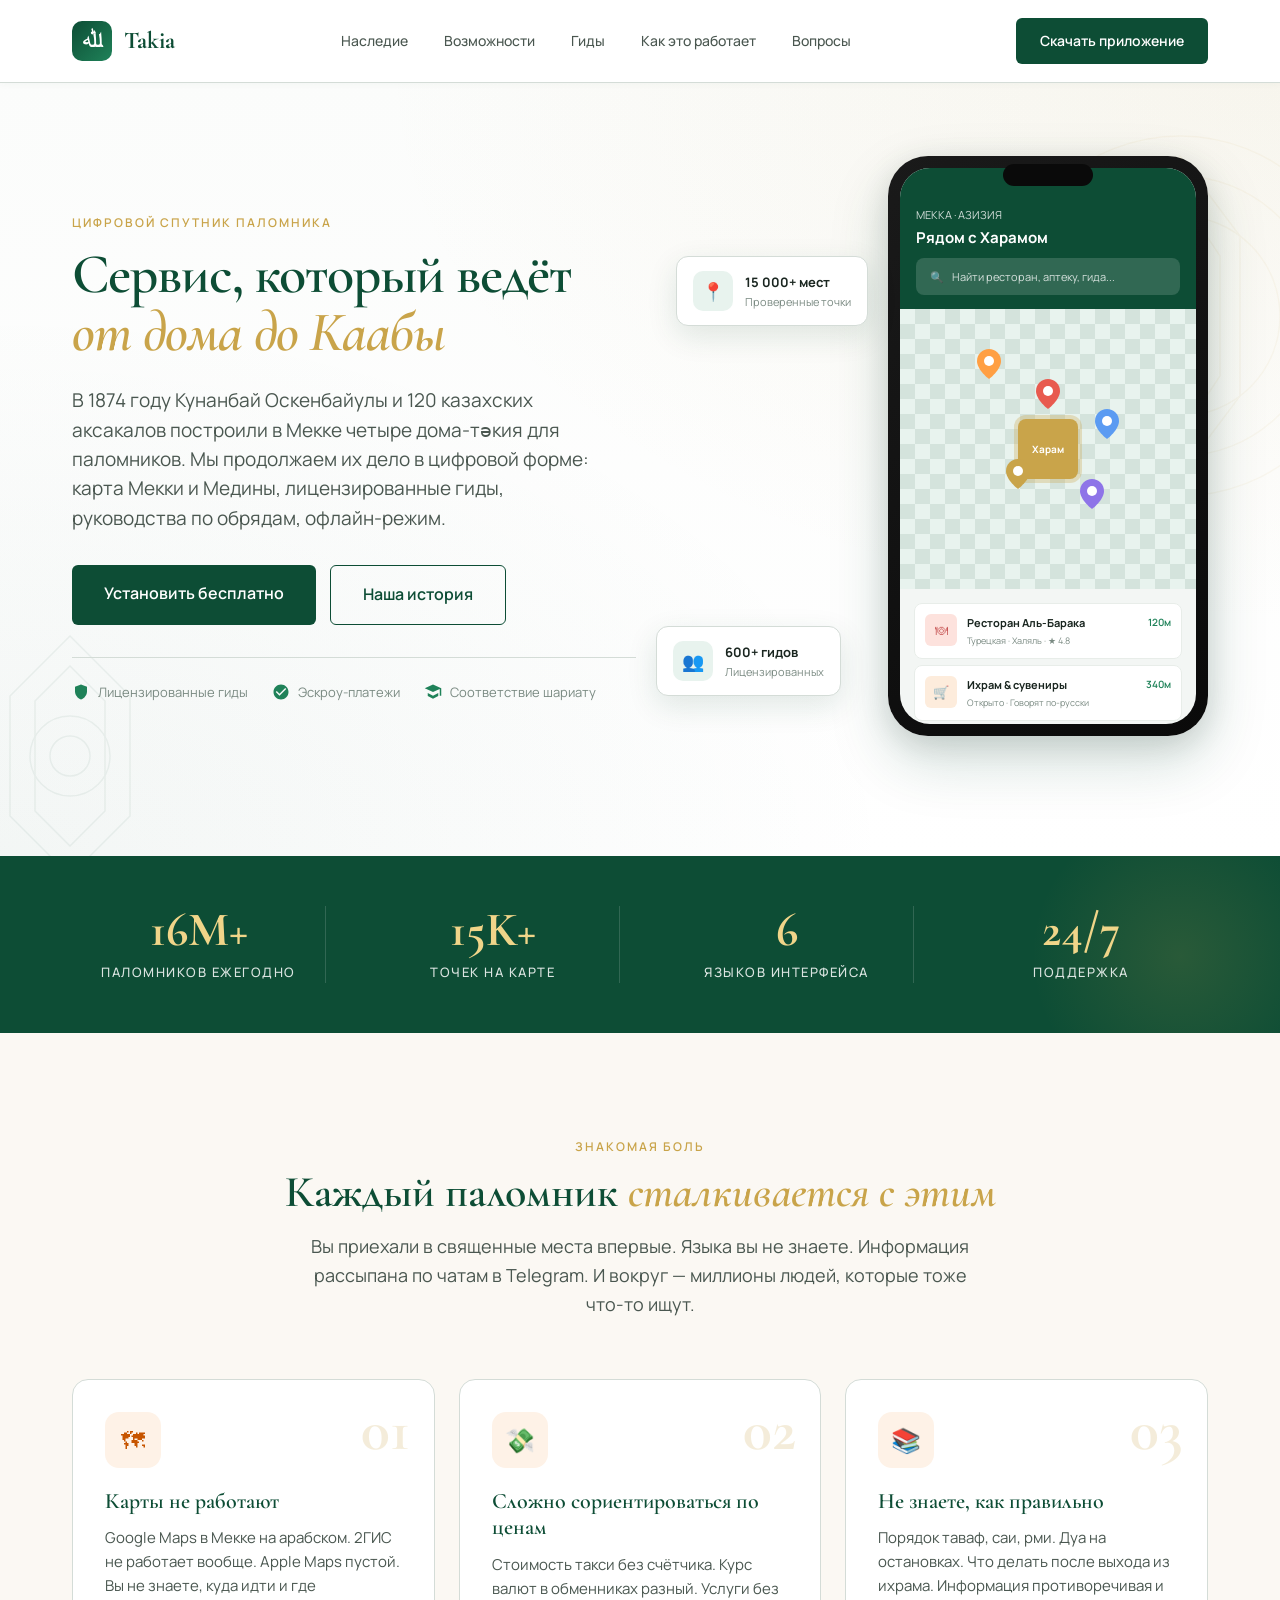
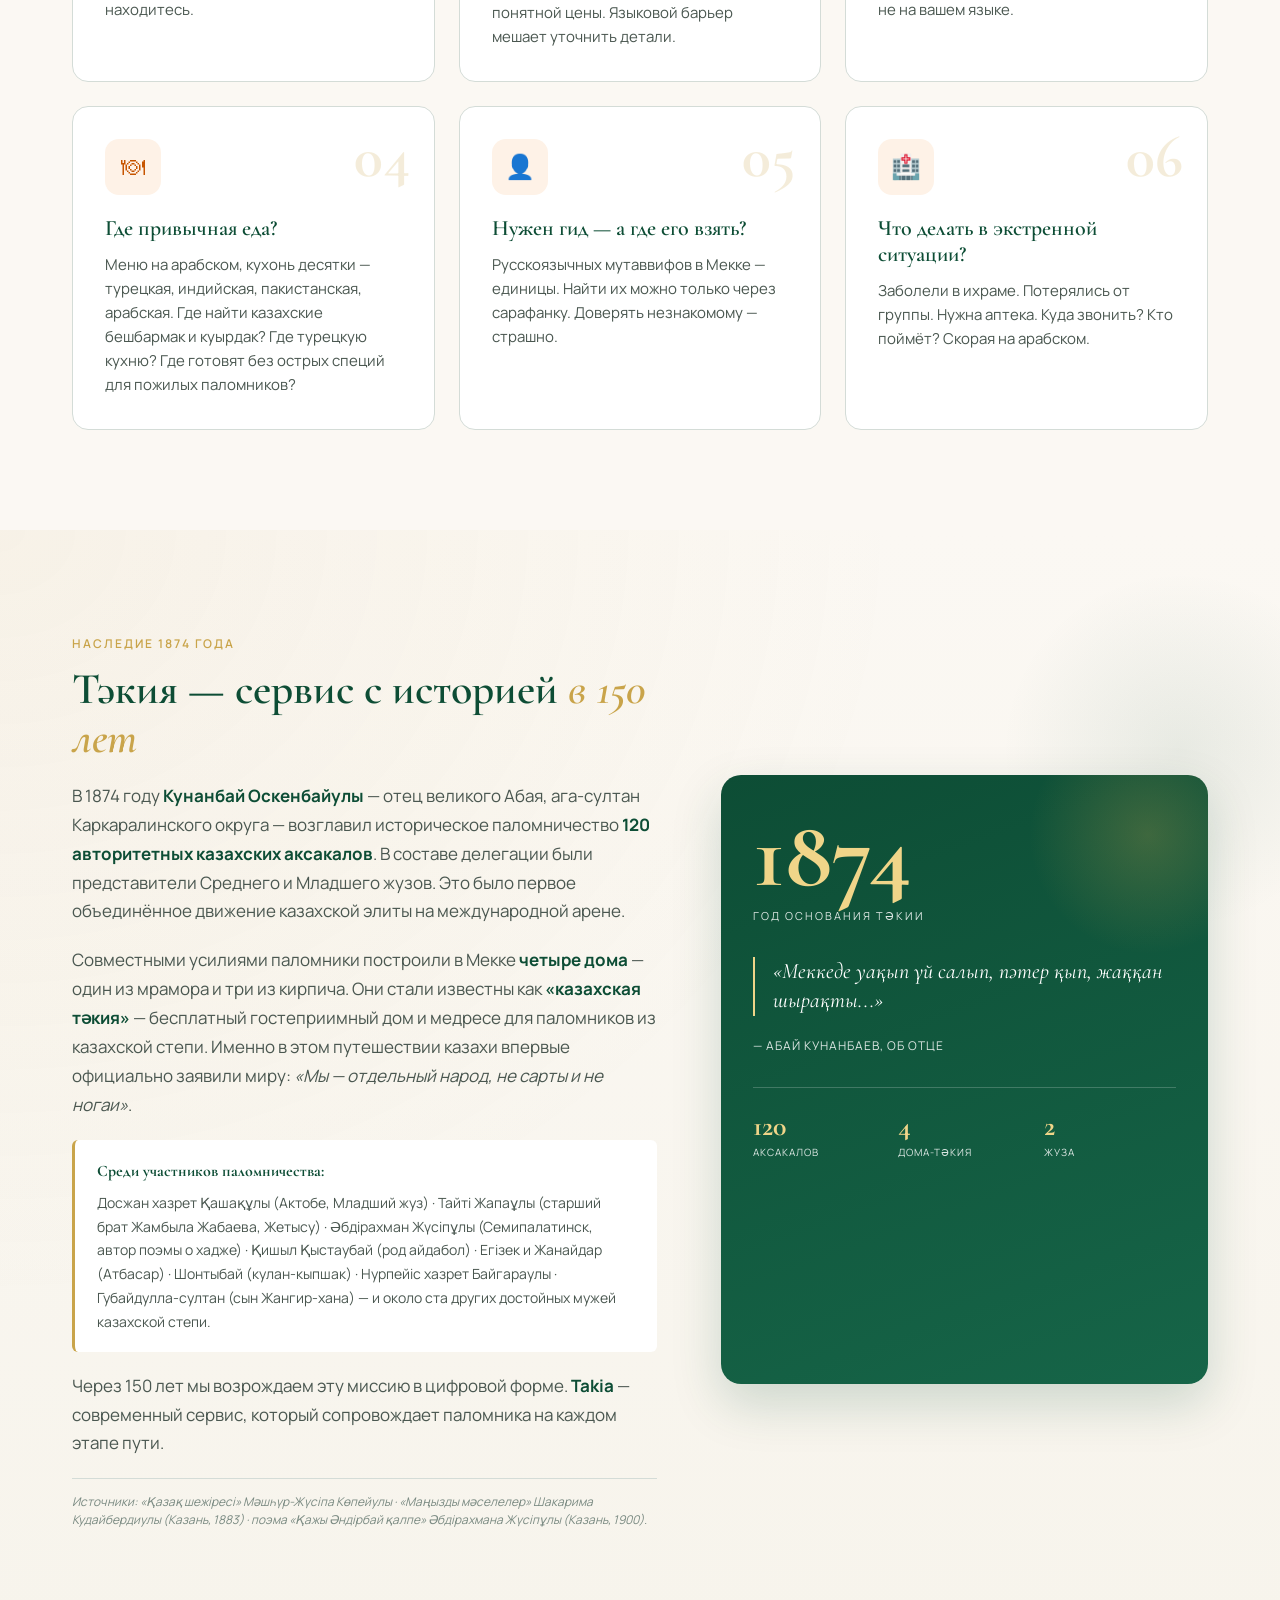
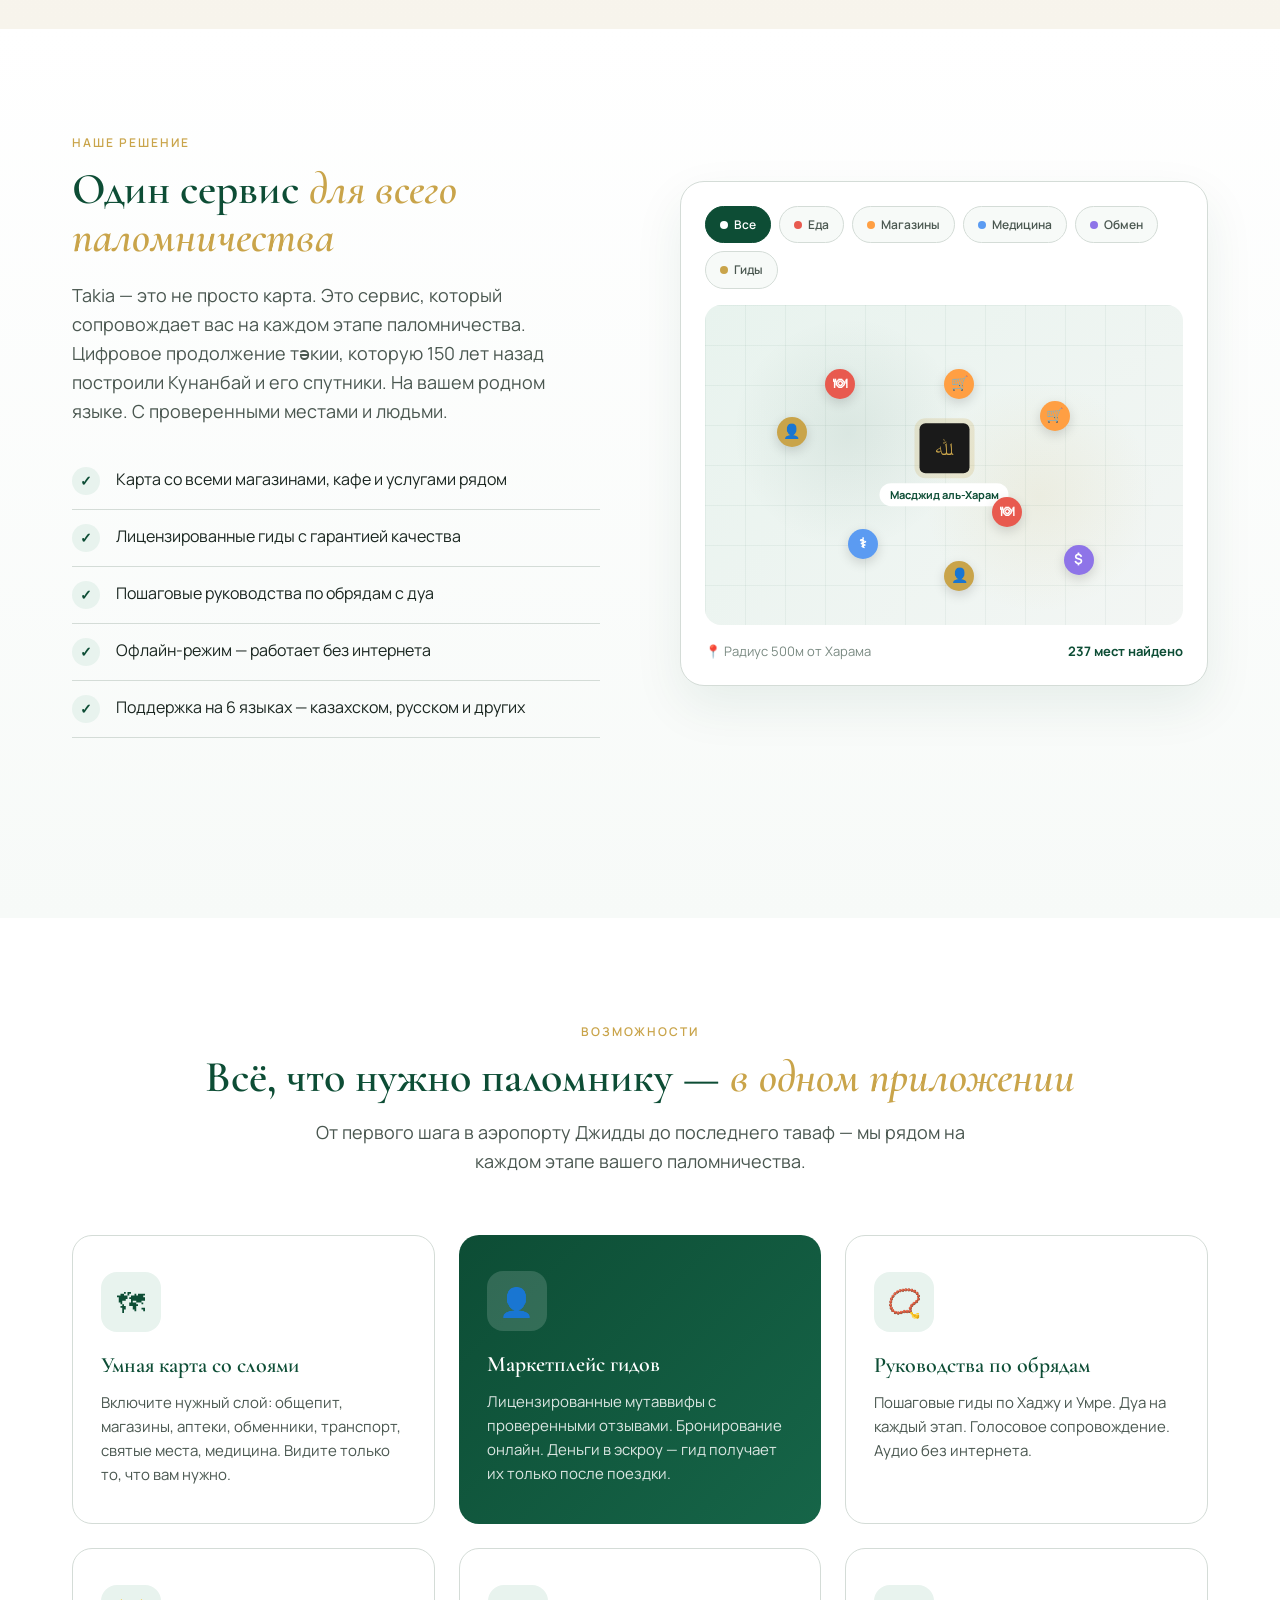
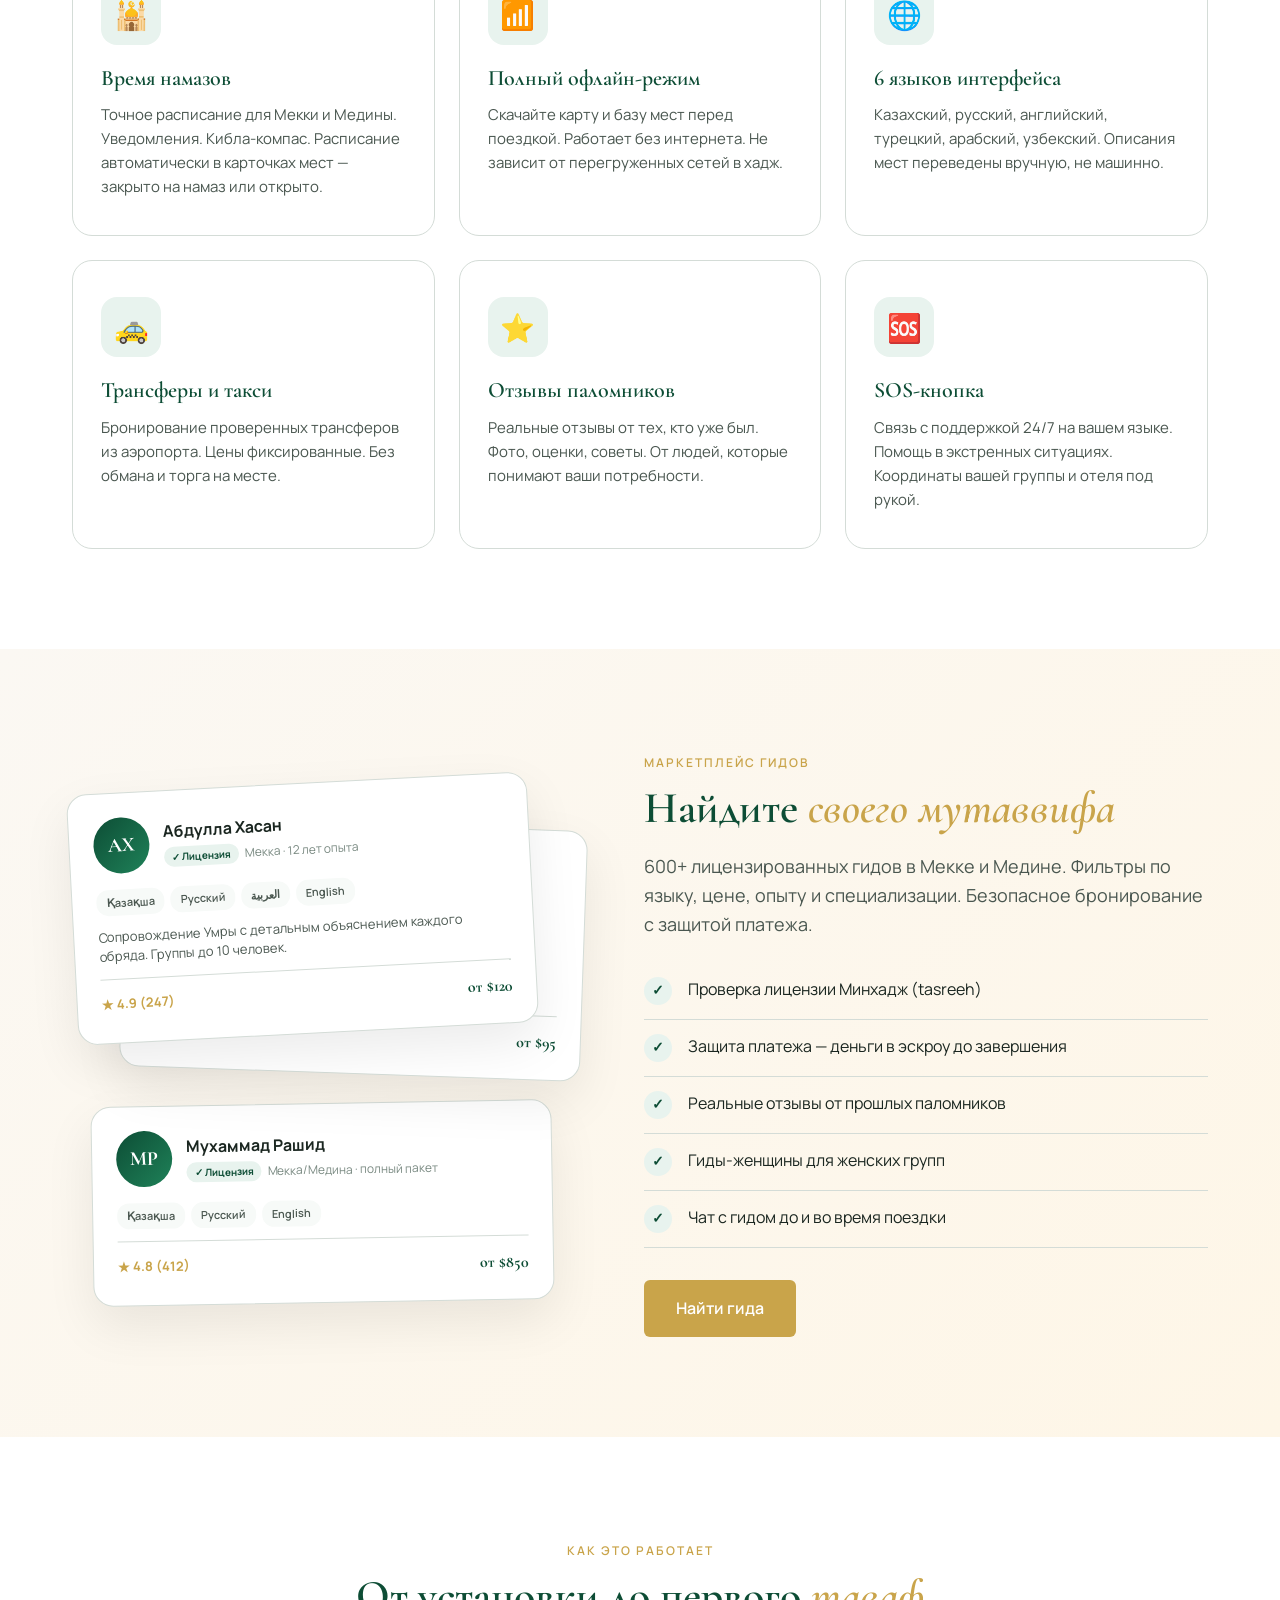
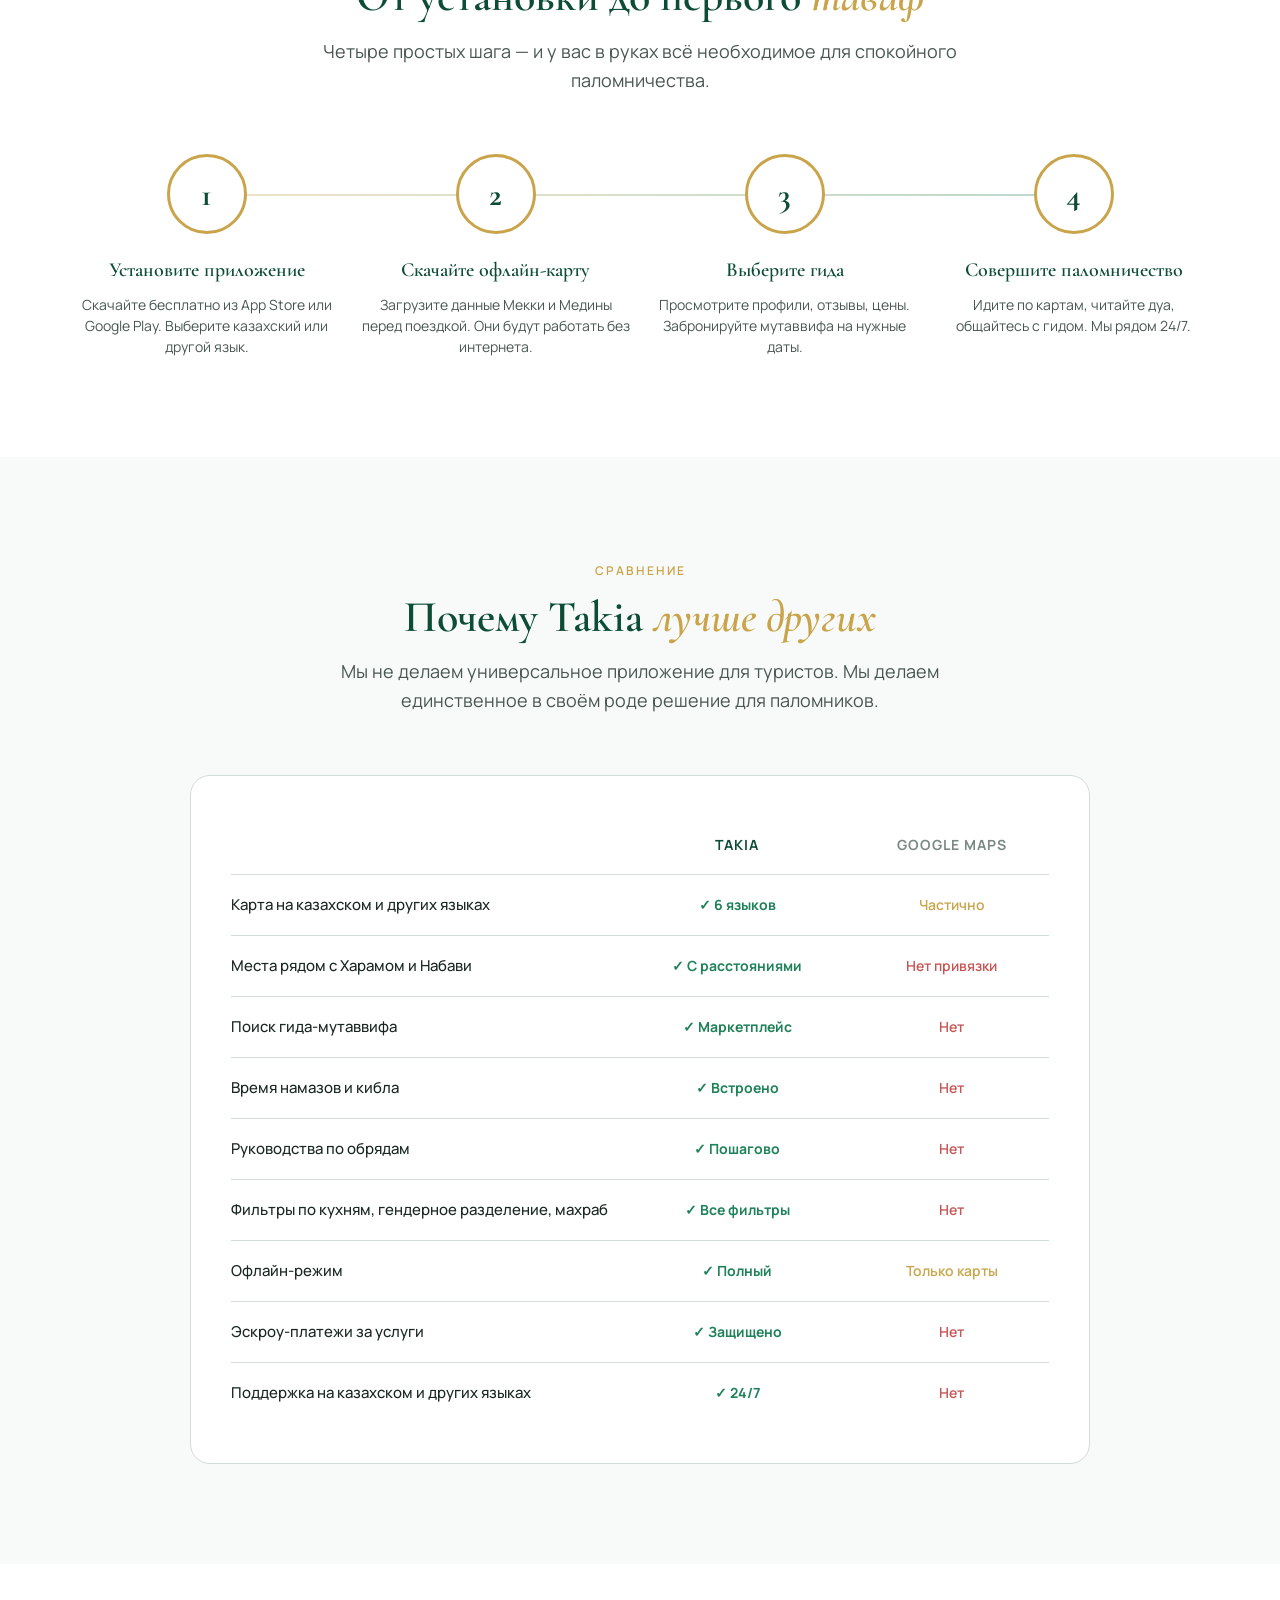
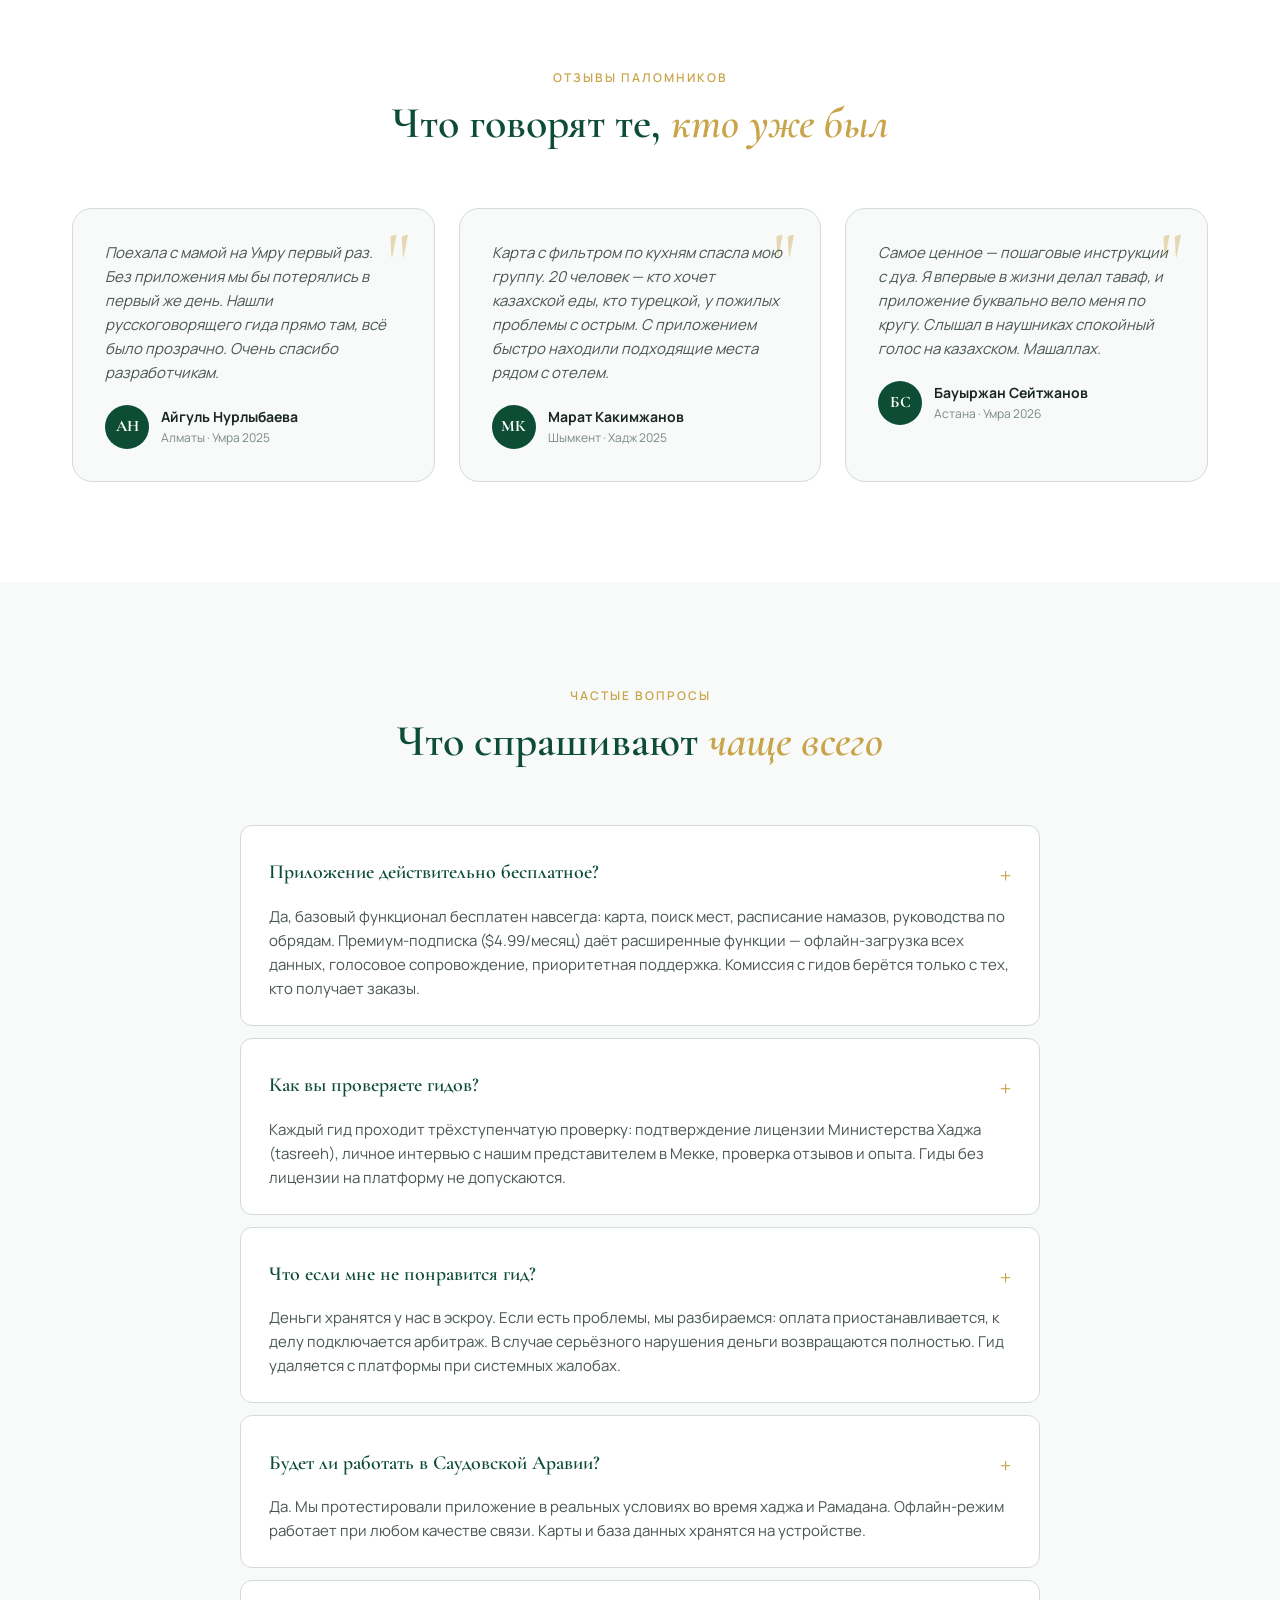
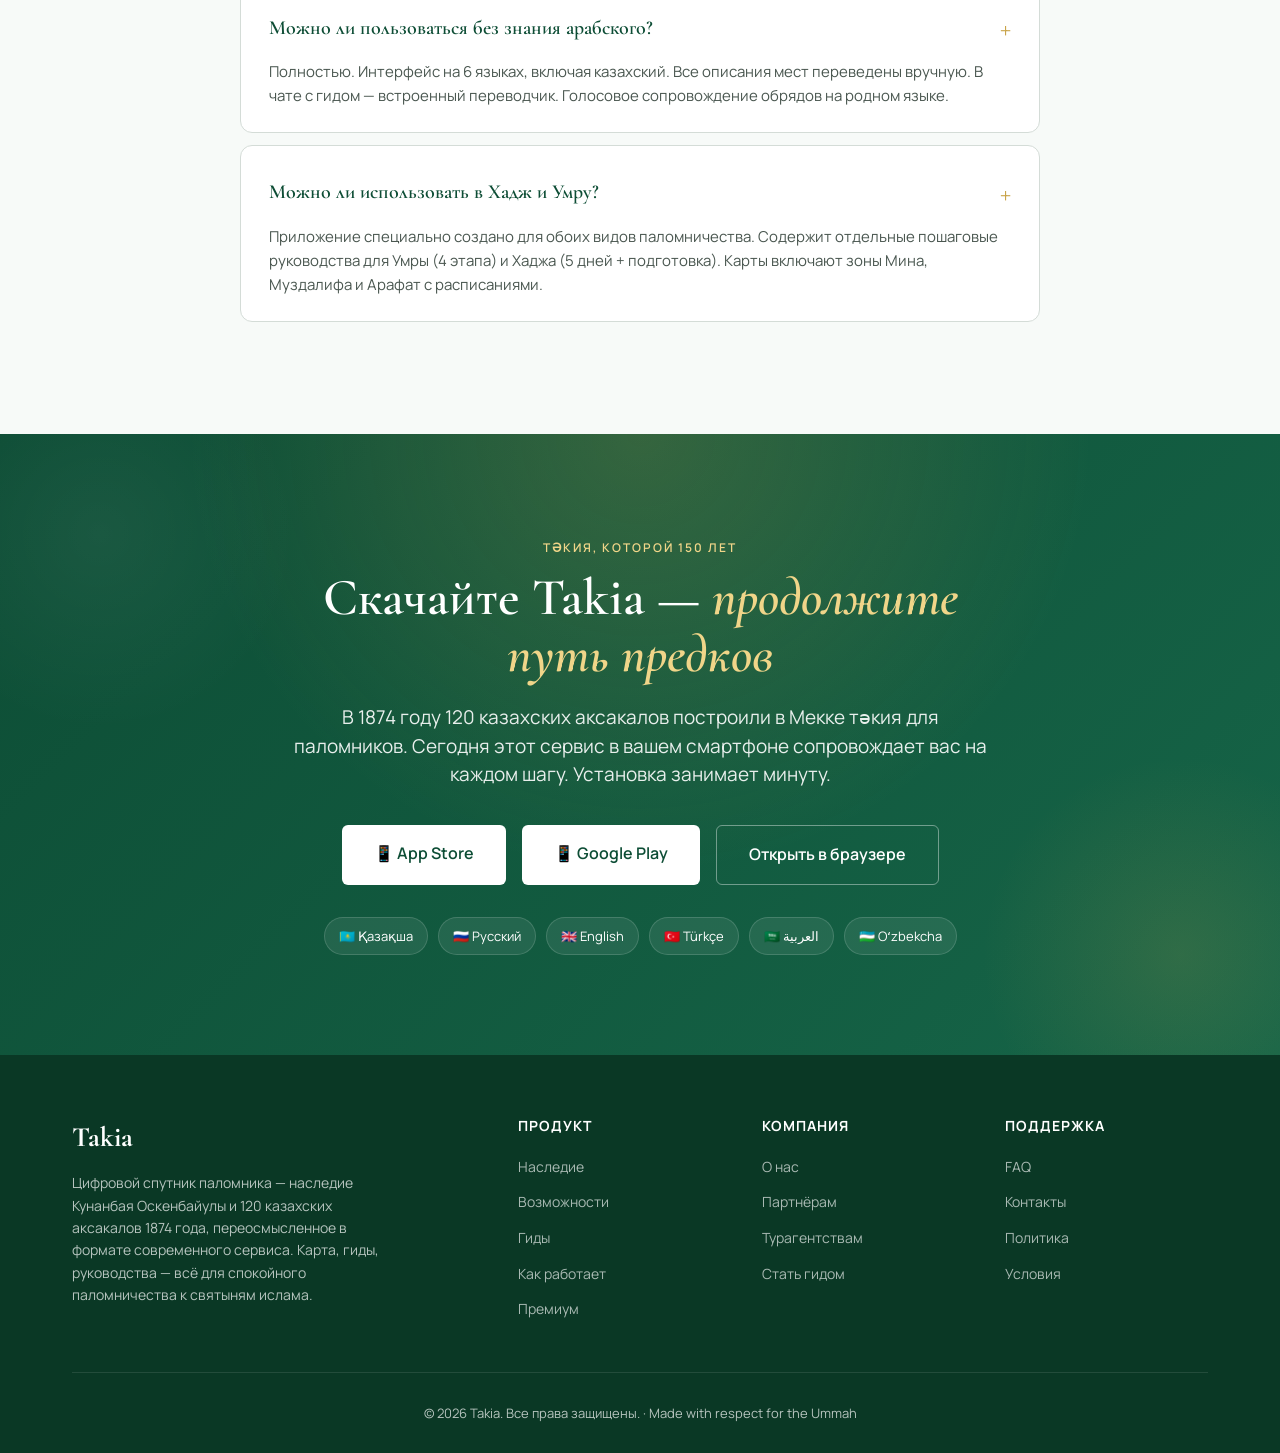
==== commit c516d2a8: "Add files via upload" ====
--- a/index.html
+++ b/index.html
@@ -1529,13 +1529,39 @@
       gap: 40px;
     }
     .guides-inner > div:last-child { order: -1; }
-    .guide-card-stack { height: 480px; margin: 0 auto; max-width: 360px; }
-    .guide-card { padding: 20px; width: 95%; }
-    .guide-avatar { width: 48px; height: 48px; font-size: 17px; }
-    .guide-name { font-size: 15px; }
-    .guide-cred { font-size: 11px; flex-wrap: wrap; }
-    .lang-tag { font-size: 10px; padding: 3px 8px; }
-    .guide-price { font-size: 15px; }
+
+	/* Превращаем стопку в вертикальный список */
+	.guide-card-stack {
+	  height: auto;
+	  position: static;
+	  display: flex;
+	  flex-direction: column;
+	  gap: 16px;
+	  max-width: 420px;
+	  margin: 0 auto;
+	  width: 100%;
+	}
+	.guide-card {
+	  position: static;
+	  width: 100%;
+	  transform: none;
+	  padding: 20px;
+	  box-shadow: 0 8px 24px rgba(0,0,0,0.06);
+	}
+	/* Сбрасываем индивидуальные позиции карточек */
+	.gc-1, .gc-2, .gc-3 {
+	  top: auto;
+	  left: auto;
+	  right: auto;
+	  bottom: auto;
+	  transform: none;
+	}
+
+	.guide-avatar { width: 48px; height: 48px; font-size: 17px; }
+	.guide-name { font-size: 15px; }
+	.guide-cred { font-size: 11px; flex-wrap: wrap; }
+	.lang-tag { font-size: 10px; padding: 3px 8px; }
+	.guide-price { font-size: 15px; }
 
     /* How */
     .how-steps {
@@ -1718,7 +1744,7 @@
     <div class="hero-inner">
       <div>
         <span class="label-tag">Цифровой спутник паломника</span>
-        <h1>Сервис, который ведёт <span class="accent">от Семея до Каабы</span></h1>
+        <h1>Сервис, который ведёт <span class="accent">от дома до Каабы</span></h1>
         <p class="lead">В 1874 году Кунанбай Оскенбайулы и 120 казахских аксакалов построили в Мекке четыре дома-тәкия для паломников. Мы продолжаем их дело в цифровой форме: карта Мекки и Медины, лицензированные гиды, руководства по обрядам, офлайн-режим.</p>
         <div class="hero-cta">
           <a href="#cta" class="btn btn-primary btn-large">Установить бесплатно</a>
